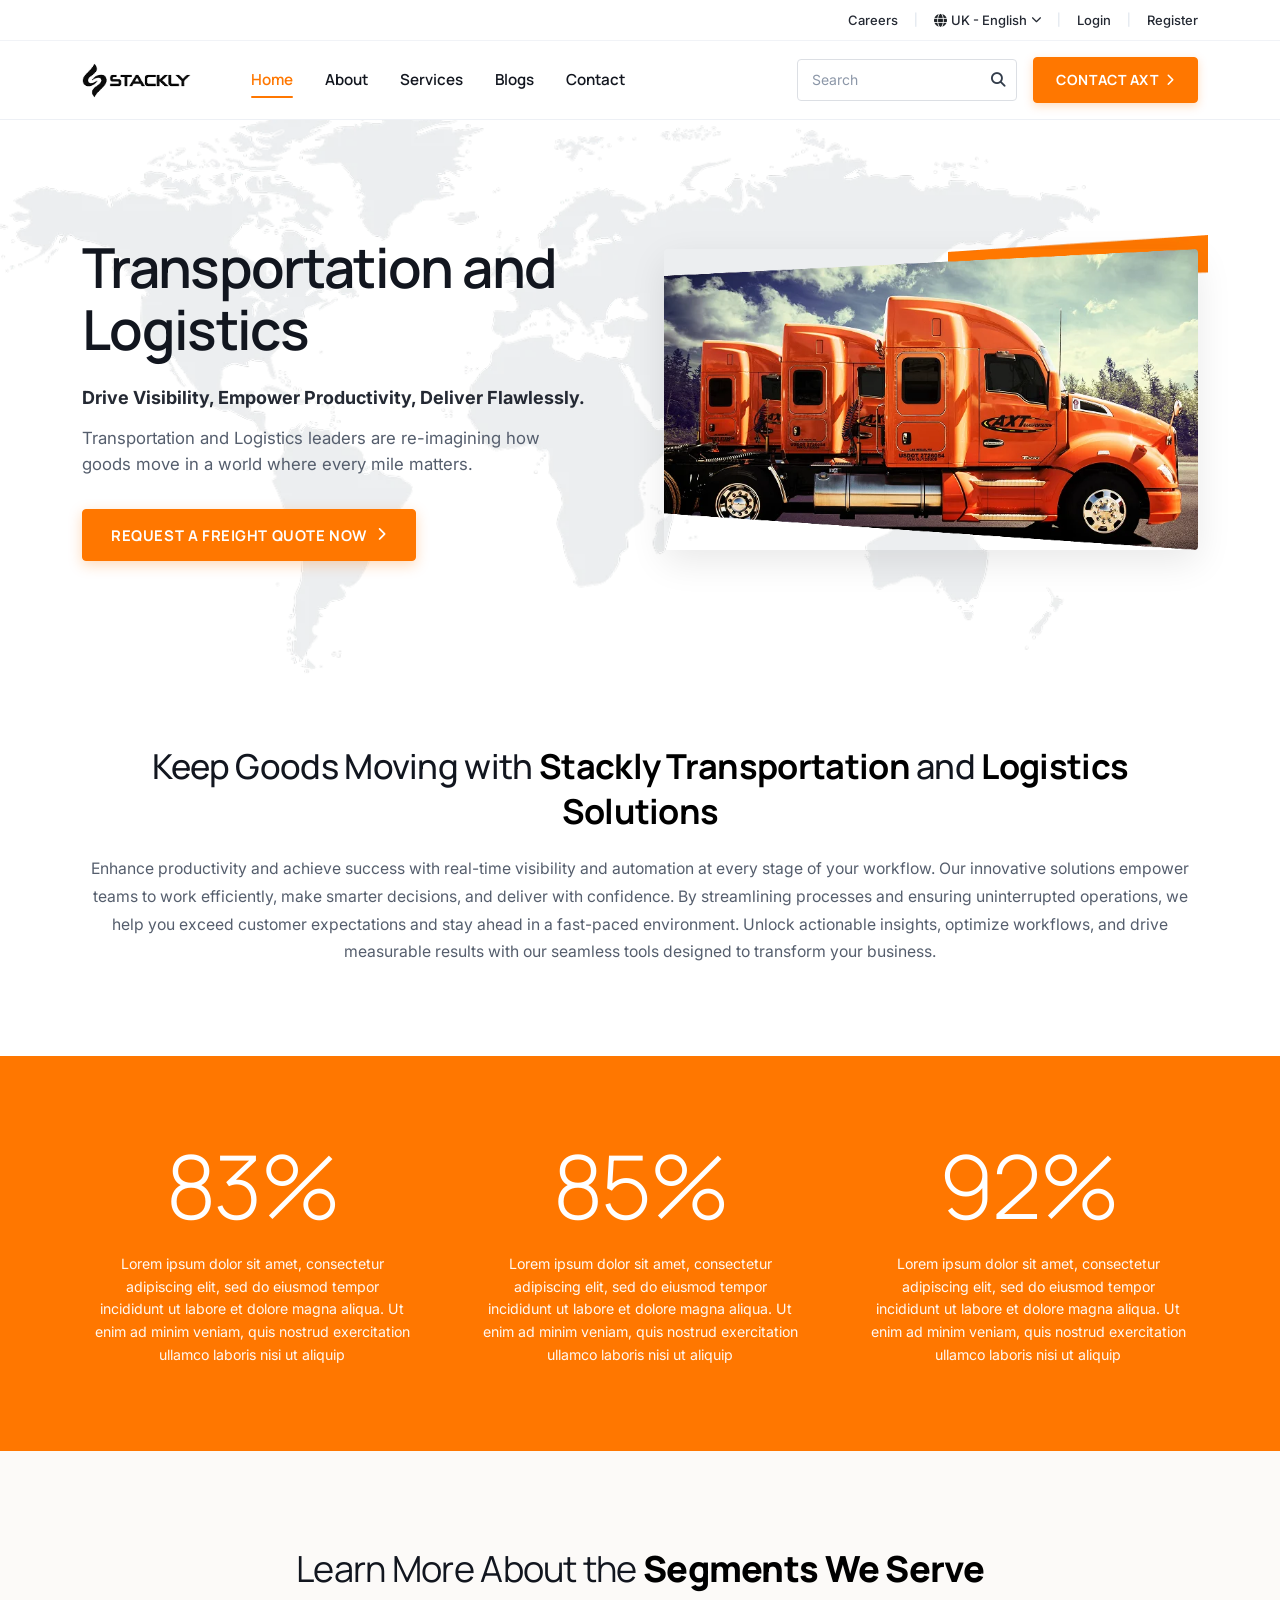
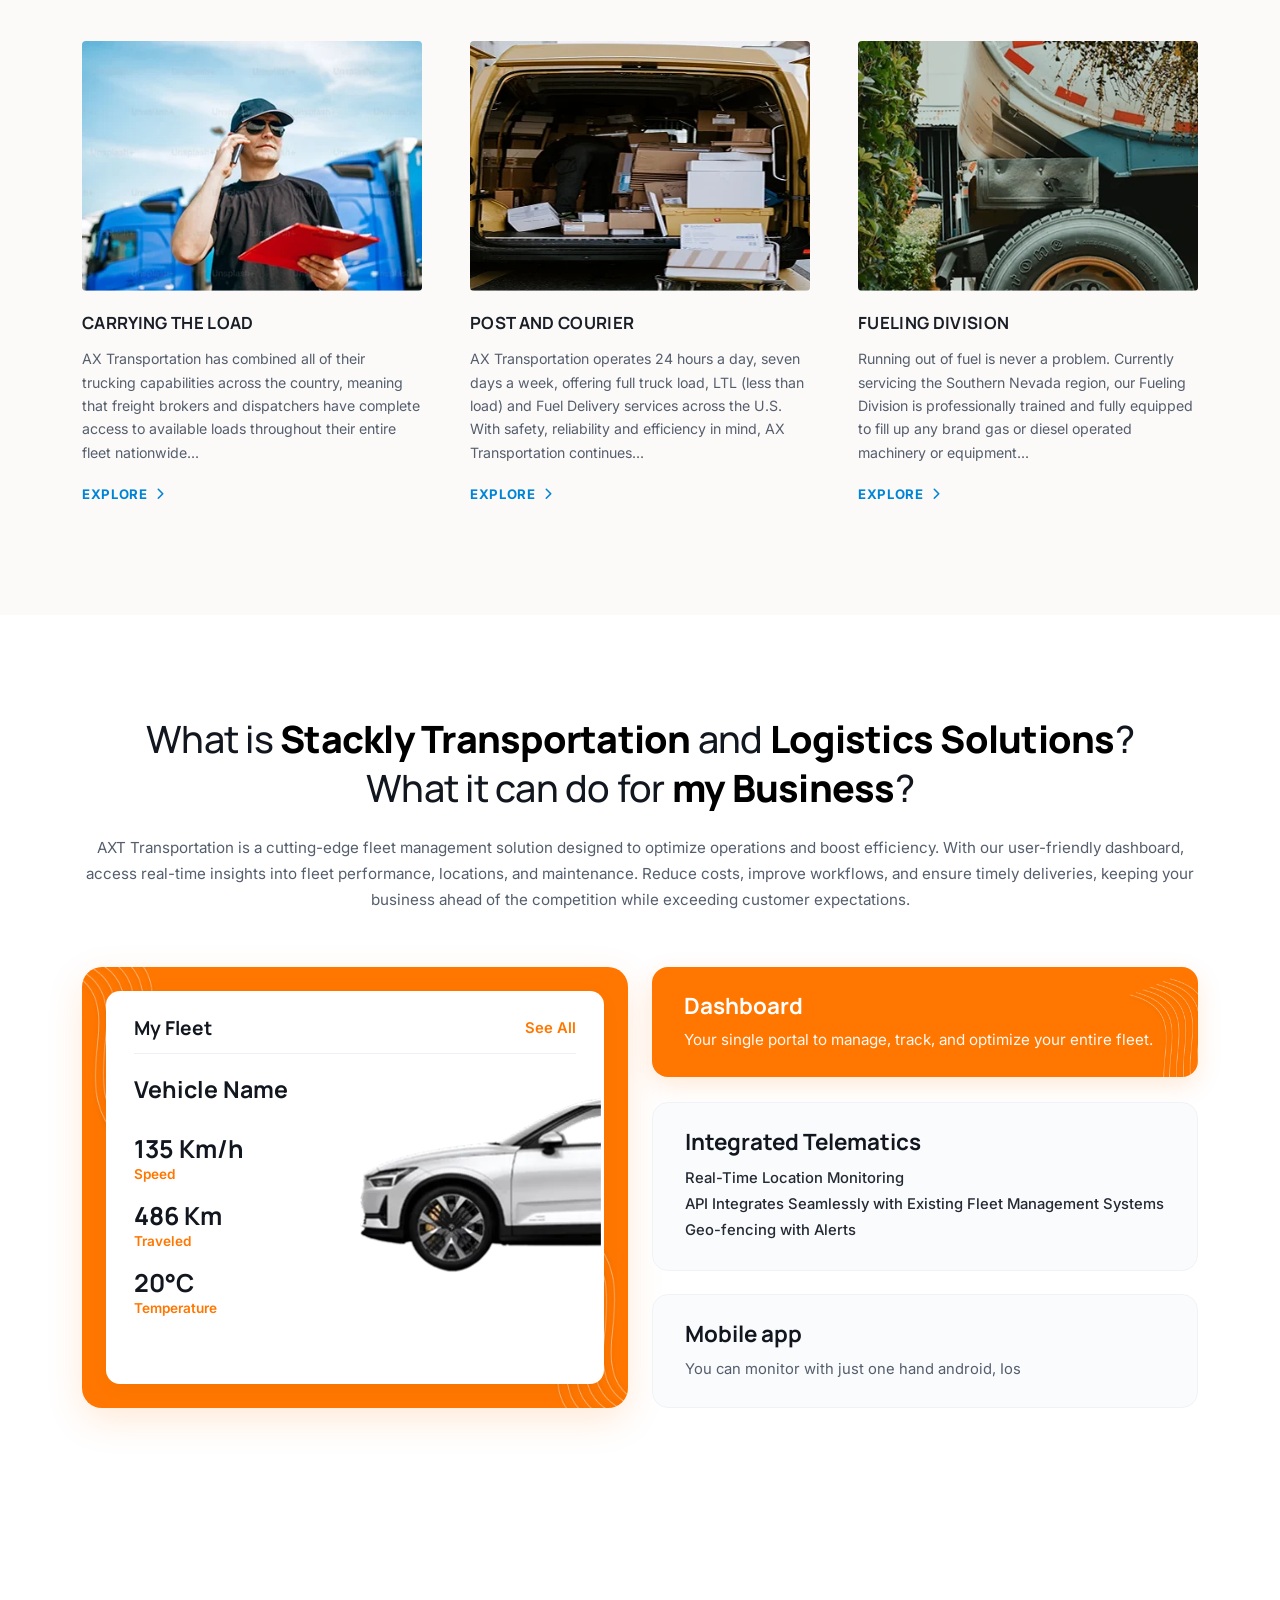
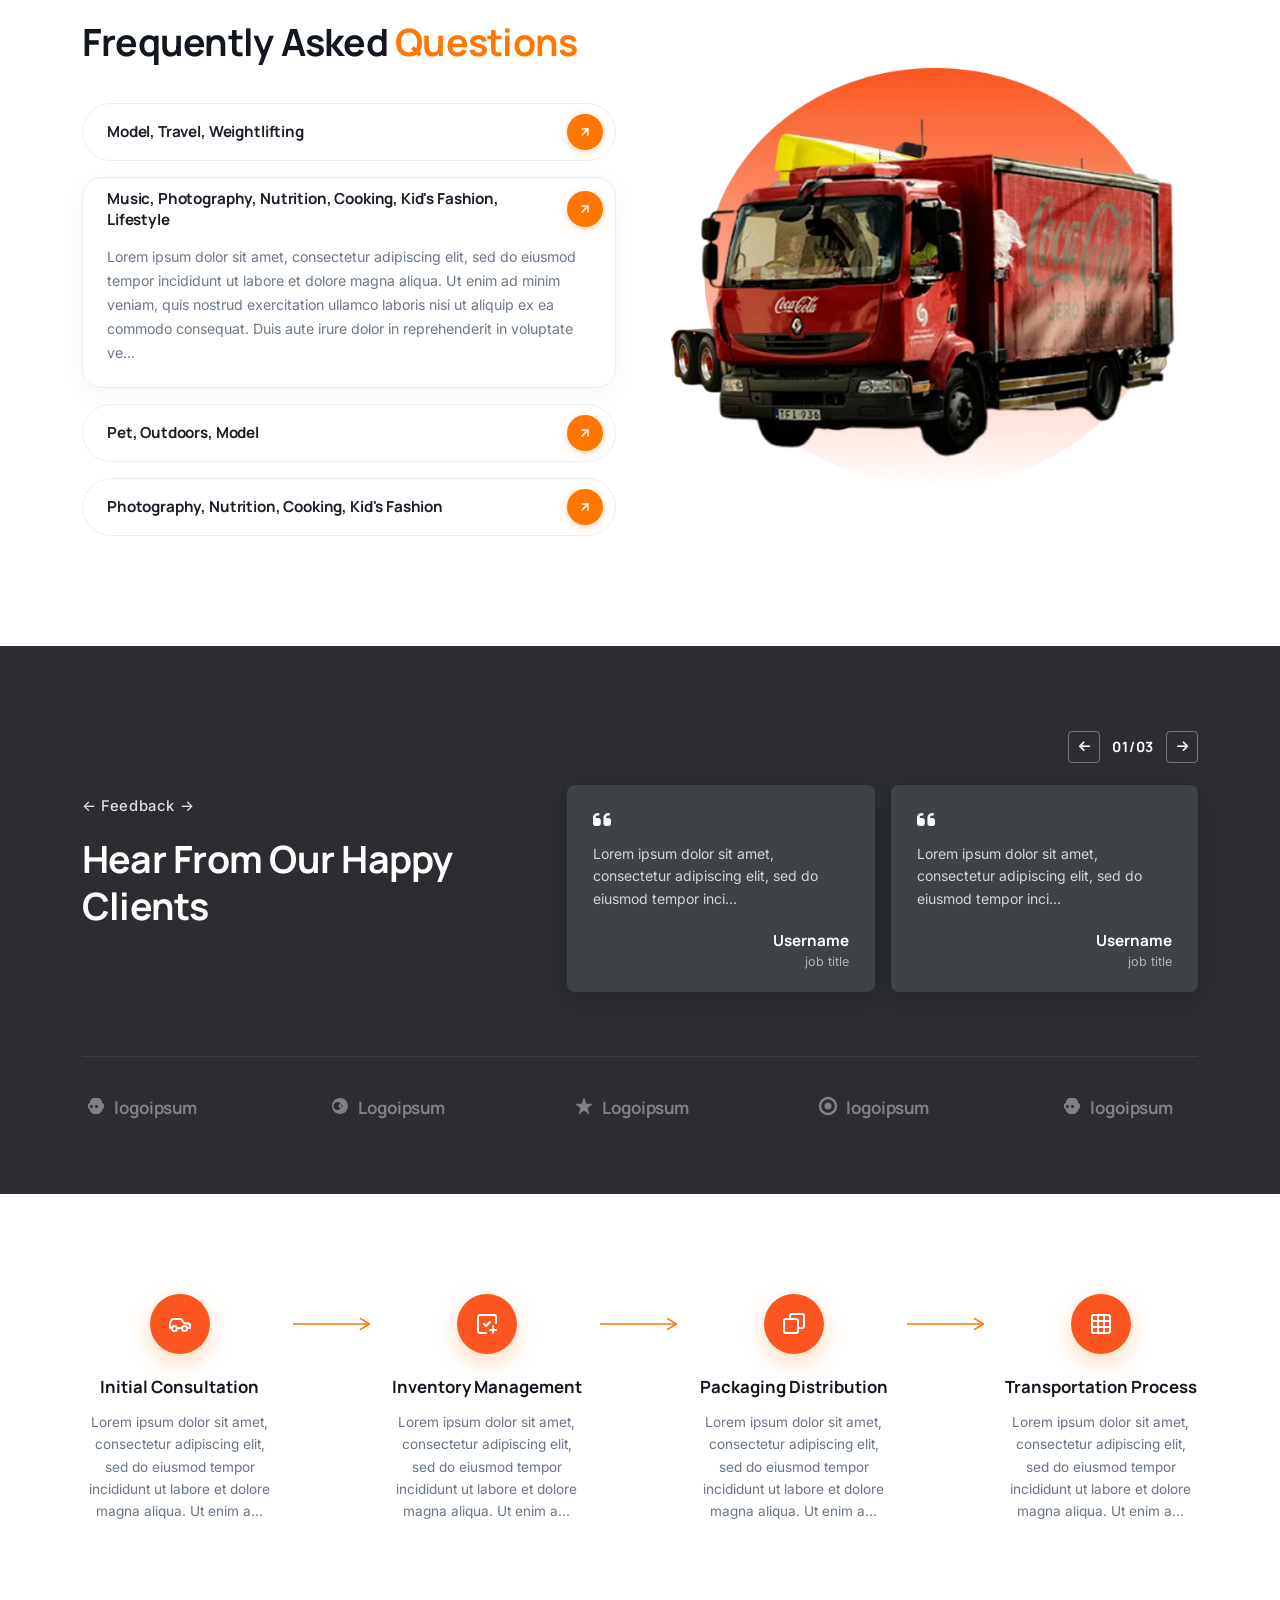
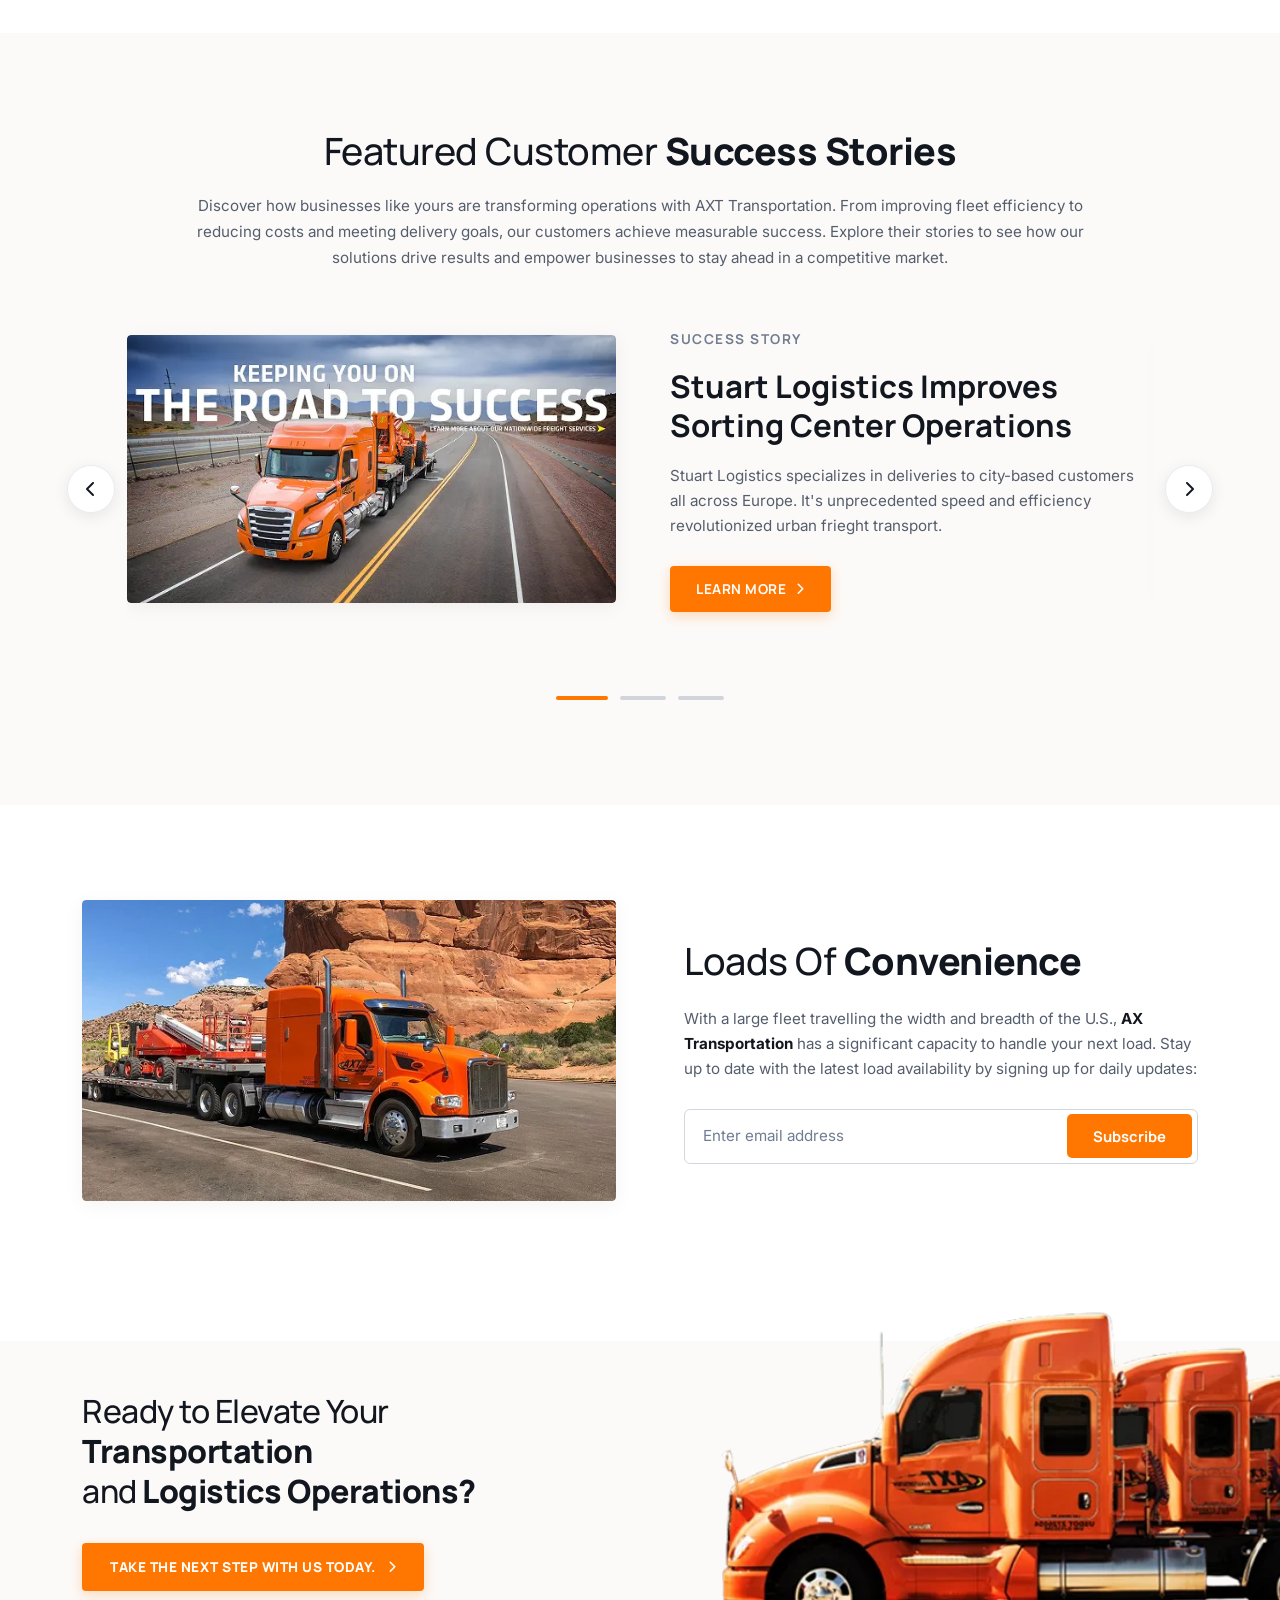
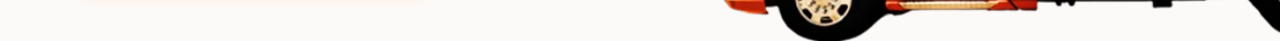
==== index.html @ f53303cc "refactor: home page updated" ====
<!doctype html>
<html lang="en">
  <head>
    <meta charset="UTF-8" />
    <meta name="viewport" content="width=device-width, initial-scale=1.0" />
    <title>Transportation and Logistics | Stackly</title>

    <!-- Google Fonts: Manrope & Inter -->
    <link rel="preconnect" href="https://fonts.googleapis.com" />
    <link rel="preconnect" href="https://fonts.gstatic.com" crossorigin />
    <link
      href="https://fonts.googleapis.com/css2?family=Inter:wght@400;500;600;700&family=Manrope:wght@500;600;700;800&display=swap"
      rel="stylesheet"
    />

    <!-- Bootstrap 5.3.3 CSS CDN -->
    <link
      href="https://cdn.jsdelivr.net/npm/bootstrap@5.3.3/dist/css/bootstrap.min.css"
      rel="stylesheet"
      integrity="sha384-QWTKZyjpPEjISv5WaRU9OFeRpok6YctnYmDr5pNlyT2bRjXh0JMhjY6hW+ALEwIH"
      crossorigin="anonymous"
    />

    <!-- Font Awesome 6.7.2 CDN (Latest) -->
    <link
      rel="stylesheet"
      href="https://cdnjs.cloudflare.com/ajax/libs/font-awesome/6.7.2/css/all.min.css"
      integrity="sha512-Evv84Mr4kqVGRNSgIGL/F/aIDqQb7xQ2vcrdIwxfjThSH8CSR7PBEakCr51Ck+w+/U6swU2Im1vVX0SVk9ABhg=="
      crossorigin="anonymous"
      referrerpolicy="no-referrer"
    />

    <!-- Custom CSS -->
    <link rel="stylesheet" href="assets/css/styles.css" />
  </head>
  <body>
    <!-- Common Header Component Placeholder (Loaded from pages/components/header.html) -->
    <div id="header-placeholder"></div>

    <!-- Hero Section -->
    <section class="hero-section">
      <div class="container">
        <div class="row align-items-center g-4 g-lg-5">
          <!-- Hero Left Content -->
          <div class="col-12 col-lg-6">
            <div class="hero-content">
              <h1 class="hero-title fade-in-element delay-1">
                Transportation and
                <span class="d-block">Logistics</span>
              </h1>
              <p class="hero-subheading fade-in-element delay-2">
                Drive Visibility, Empower Productivity, Deliver Flawlessly.
              </p>
              <p class="hero-description fade-in-element delay-3">
                Transportation and Logistics leaders are re-imagining how goods
                move in a world where every mile matters.
              </p>
              <div class="hero-actions fade-in-element delay-4">
                <a href="pages/contact.html" class="btn btn-primary">
                  <span>REQUEST A FREIGHT QUOTE NOW</span>
                  <i
                    class="fa-solid fa-chevron-right btn-arrow"
                    aria-hidden="true"
                  ></i>
                </a>
              </div>
            </div>
          </div>

          <!-- Hero Right Visual -->
          <div class="col-12 col-lg-6">
            <div class="hero-visual fade-in-element delay-2">
              <div class="hero-visual-wrapper position-relative">
                <!-- Top-Right Orange Accent Graphic -->
                <div class="hero-visual-accent">
                  <img
                    src="assets/images/home/Rectangle.webp"
                    alt="Decorative Accent"
                    class="img-fluid"
                    onerror="this.style.display = 'none'"
                  />
                </div>
                <!-- Main Fleet Image -->
                <img
                  src="assets/images/home/home-hero-rightsideimage.webp"
                  alt="Transportation and Logistics Commercial Fleet Trucks"
                  class="img-fluid hero-main-image"
                />
              </div>
            </div>
          </div>
        </div>
      </div>
    </section>

    <!-- Intro / Overview Section -->
    <section class="intro-section">
      <div class="container">
        <div class="row justify-content-center">
          <div class="col-12">
            <div class="fade-in-element">
              <h2 class="intro-heading">
                Keep Goods Moving with
                <strong>Stackly Transportation</strong> and
                <strong>Logistics Solutions</strong>
              </h2>
              <p class="intro-paragraph">
                Enhance productivity and achieve success with real-time
                visibility and automation at every stage of your workflow. Our
                innovative solutions empower teams to work efficiently, make
                smarter decisions, and deliver with confidence. By streamlining
                processes and ensuring uninterrupted operations, we help you
                exceed customer expectations and stay ahead in a fast-paced
                environment. Unlock actionable insights, optimize workflows, and
                drive measurable results with our seamless tools designed to
                transform your business.
              </p>
            </div>
          </div>
        </div>
      </div>
    </section>

    <!-- Stats / Metrics Section -->
    <section class="stats-section">
      <div class="container">
        <div class="row g-4 g-lg-5 justify-content-center">
          <!-- Stat Item 1 -->
          <div class="col-12 col-md-4">
            <div class="stat-card text-center fade-in-element delay-1">
              <div class="stat-number">83%</div>
              <p class="stat-description">
                Lorem ipsum dolor sit amet, consectetur adipiscing elit, sed do
                eiusmod tempor incididunt ut labore et dolore magna aliqua. Ut
                enim ad minim veniam, quis nostrud exercitation ullamco laboris
                nisi ut aliquip
              </p>
            </div>
          </div>

          <!-- Stat Item 2 -->
          <div class="col-12 col-md-4">
            <div class="stat-card text-center fade-in-element delay-2">
              <div class="stat-number">85%</div>
              <p class="stat-description">
                Lorem ipsum dolor sit amet, consectetur adipiscing elit, sed do
                eiusmod tempor incididunt ut labore et dolore magna aliqua. Ut
                enim ad minim veniam, quis nostrud exercitation ullamco laboris
                nisi ut aliquip
              </p>
            </div>
          </div>

          <!-- Stat Item 3 -->
          <div class="col-12 col-md-4">
            <div class="stat-card text-center fade-in-element delay-3">
              <div class="stat-number">92%</div>
              <p class="stat-description">
                Lorem ipsum dolor sit amet, consectetur adipiscing elit, sed do
                eiusmod tempor incididunt ut labore et dolore magna aliqua. Ut
                enim ad minim veniam, quis nostrud exercitation ullamco laboris
                nisi ut aliquip
              </p>
            </div>
          </div>
        </div>
      </div>
    </section>

    <!-- Segments We Serve Section -->
    <section class="segments-section">
      <div class="container">
        <!-- Section Header -->
        <div class="row justify-content-center text-center">
          <div class="col-12">
            <h2 class="segments-heading fade-in-element">
              Learn More About the <strong>Segments We Serve</strong>
            </h2>
          </div>
        </div>

        <!-- Segment Cards Grid -->
        <div class="row g-4 g-lg-5">
          <!-- Segment Card 1: Carrying The Load -->
          <div class="col-12 col-md-6 col-lg-4">
            <div class="segment-card fade-in-element delay-1">
              <div class="segment-img-wrapper">
                <img
                  src="assets/images/home/home-segments-we-serve-img-1.webp"
                  alt="Carrying the Load"
                  class="segment-img"
                  loading="lazy"
                />
              </div>
              <div class="segment-content">
                <h3 class="segment-title">CARRYING THE LOAD</h3>
                <p class="segment-description">
                  AX Transportation has combined all of their trucking
                  capabilities across the country, meaning that freight brokers
                  and dispatchers have complete access to available loads
                  throughout their entire fleet nationwide...
                </p>
                <a href="pages/services.html" class="segment-link">
                  <span>EXPLORE</span>
                  <i class="fa-solid fa-chevron-right" aria-hidden="true"></i>
                </a>
              </div>
            </div>
          </div>

          <!-- Segment Card 2: Post and Courier -->
          <div class="col-12 col-md-6 col-lg-4">
            <div class="segment-card fade-in-element delay-2">
              <div class="segment-img-wrapper">
                <img
                  src="assets/images/home/home-segments-we-serve-img-2.webp"
                  alt="Post and Courier"
                  class="segment-img"
                  loading="lazy"
                />
              </div>
              <div class="segment-content">
                <h3 class="segment-title">POST AND COURIER</h3>
                <p class="segment-description">
                  AX Transportation operates 24 hours a day, seven days a week,
                  offering full truck load, LTL (less than load) and Fuel
                  Delivery services across the U.S. With safety, reliability and
                  efficiency in mind, AX Transportation continues...
                </p>
                <a href="pages/services.html" class="segment-link">
                  <span>EXPLORE</span>
                  <i class="fa-solid fa-chevron-right" aria-hidden="true"></i>
                </a>
              </div>
            </div>
          </div>

          <!-- Segment Card 3: Fueling Division -->
          <div class="col-12 col-md-6 col-lg-4">
            <div class="segment-card fade-in-element delay-3">
              <div class="segment-img-wrapper">
                <img
                  src="assets/images/home/home-segments-we-serve-img-3.webp"
                  alt="Fueling Division"
                  class="segment-img"
                  loading="lazy"
                />
              </div>
              <div class="segment-content">
                <h3 class="segment-title">FUELING DIVISION</h3>
                <p class="segment-description">
                  Running out of fuel is never a problem. Currently servicing
                  the Southern Nevada region, our Fueling Division is
                  professionally trained and fully equipped to fill up any brand
                  gas or diesel operated machinery or equipment...
                </p>
                <a href="pages/services.html" class="segment-link">
                  <span>EXPLORE</span>
                  <i class="fa-solid fa-chevron-right" aria-hidden="true"></i>
                </a>
              </div>
            </div>
          </div>
        </div>
      </div>
    </section>

    <!-- Business Solutions / Fleet Capabilities Section -->
    <section class="solutions-section">
      <div class="container">
        <!-- Section Header -->
        <div class="row justify-content-center text-center">
          <div class="col-12">
            <h2 class="solutions-heading fade-in-element">
              What is <strong>Stackly Transportation</strong> and
              <strong>Logistics Solutions</strong>?<br
                class="d-none d-md-inline"
              />
              What it can do for <strong>my Business</strong>?
            </h2>
            <p class="solutions-intro fade-in-element delay-1">
              AXT Transportation is a cutting-edge fleet management solution
              designed to optimize operations and boost efficiency. With our
              user-friendly dashboard, access real-time insights into fleet
              performance, locations, and maintenance. Reduce costs, improve
              workflows, and ensure timely deliveries, keeping your business
              ahead of the competition while exceeding customer expectations.
            </p>
          </div>
        </div>

        <!-- Section Content Grid -->
        <div class="row g-4 g-lg-4 align-items-stretch">
          <!-- Left Column: Fleet Overview Card -->
          <div class="col-12 col-lg-6 d-flex">
            <div
              class="fleet-overview-card fade-in-element delay-2 w-100 position-relative"
            >
              <!-- Top-Left & Bottom-Right Background Curve Lines -->
              <img
                src="assets/images/home/home-curve-lines-1.webp"
                alt=""
                class="fleet-curve-top-left"
                aria-hidden="true"
              />
              <img
                src="assets/images/home/home-curve-lines-1.webp"
                alt=""
                class="fleet-curve-bottom-right"
                aria-hidden="true"
              />

              <div class="fleet-inner-card">
                <!-- Header -->
                <div class="fleet-card-header">
                  <h3 class="fleet-card-title">My Fleet</h3>
                  <a href="pages/services.html" class="fleet-see-all-link"
                    >See All</a
                  >
                </div>
                <div class="fleet-card-divider"></div>

                <!-- Vehicle Info -->
                <h4 class="fleet-vehicle-name">Vehicle Name</h4>

                <!-- Body / Metrics & Visual -->
                <div class="fleet-card-body position-relative">
                  <div class="fleet-metrics">
                    <div class="fleet-metric-item">
                      <div class="fleet-metric-value">135 Km/h</div>
                      <div class="fleet-metric-label">Speed</div>
                    </div>
                    <div class="fleet-metric-item">
                      <div class="fleet-metric-value">486 Km</div>
                      <div class="fleet-metric-label">Traveled</div>
                    </div>
                    <div class="fleet-metric-item">
                      <div class="fleet-metric-value">20°C</div>
                      <div class="fleet-metric-label">Temperature</div>
                    </div>
                  </div>
                  <div class="fleet-vehicle-visual">
                    <img
                      src="assets/images/home/home-vehicle-img.webp"
                      alt="Fleet Vehicle Overview"
                      class="fleet-vehicle-image"
                    />
                  </div>
                </div>
              </div>
            </div>
          </div>

          <!-- Right Column: Capability Cards Stack -->
          <div class="col-12 col-lg-6 d-flex">
            <div
              class="capabilities-stack d-flex flex-column h-100 justify-content-between w-100 gap-3 gap-lg-4"
            >
              <!-- Card 1: Dashboard -->
              <div
                class="capability-card capability-card-primary fade-in-element delay-2 position-relative"
              >
                <img
                  src="assets/images/home/home-curve-lines-2.webp"
                  alt=""
                  class="capability-curve-bg"
                  aria-hidden="true"
                />
                <div class="capability-card-content position-relative">
                  <h3 class="capability-title">Dashboard</h3>
                  <p class="capability-description">
                    Your single portal to manage, track, and optimize your
                    entire fleet.
                  </p>
                </div>
              </div>

              <!-- Card 2: Integrated Telematics -->
              <div
                class="capability-card capability-card-light fade-in-element delay-3"
              >
                <h3 class="capability-title">Integrated Telematics</h3>
                <ul class="capability-features list-unstyled mb-0">
                  <li>Real-Time Location Monitoring</li>
                  <li>
                    API Integrates Seamlessly with Existing Fleet Management
                    Systems
                  </li>
                  <li>Geo-fencing with Alerts</li>
                </ul>
              </div>

              <!-- Card 3: Mobile App -->
              <div
                class="capability-card capability-card-light fade-in-element delay-4"
              >
                <h3 class="capability-title">Mobile app</h3>
                <p class="capability-description">
                  You can monitor with just one hand android, Ios
                </p>
              </div>
            </div>
          </div>
        </div>
      </div>
    </section>

    <!-- Frequently Asked Questions Section -->
    <section class="faq-section">
      <div class="container">
        <div class="row align-items-center g-4 g-lg-5">
          <!-- Left Column: FAQ Accordion -->
          <div class="col-12 col-lg-6">
            <div class="faq-content">
              <h2 class="faq-heading fade-in-element">
                Frequently Asked
                <span class="faq-heading-highlight">Questions</span>
              </h2>

              <div class="faq-accordion" id="faqAccordion">
                <!-- FAQ Item 1 -->
                <div class="faq-item fade-in-element delay-1">
                  <button
                    class="faq-question collapsed"
                    type="button"
                    data-bs-toggle="collapse"
                    data-bs-target="#faqCollapse1"
                    aria-expanded="false"
                    aria-controls="faqCollapse1"
                  >
                    <span class="faq-question-text"
                      >Model, Travel, Weightlifting</span
                    >
                    <span class="faq-arrow-btn" aria-label="Toggle answer">
                      <svg
                        width="14"
                        height="14"
                        viewBox="0 0 24 24"
                        fill="none"
                        stroke="currentColor"
                        stroke-width="2.5"
                        stroke-linecap="round"
                        stroke-linejoin="round"
                      >
                        <line x1="7" y1="17" x2="17" y2="7"></line>
                        <polyline points="7 7 17 7 17 17"></polyline>
                      </svg>
                    </span>
                  </button>
                  <div
                    id="faqCollapse1"
                    class="accordion-collapse collapse"
                    data-bs-parent="#faqAccordion"
                  >
                    <div class="faq-answer">
                      <p>
                        Lorem ipsum dolor sit amet, consectetur adipiscing elit,
                        sed do eiusmod tempor incididunt ut labore et dolore
                        magna aliqua. Ut enim ad minim veniam, quis nostrud
                        exercitation ullamco laboris nisi ut aliquip ex ea
                        commodo consequat. Duis aute irure dolor in
                        reprehenderit in voluptate ve...
                      </p>
                    </div>
                  </div>
                </div>

                <!-- FAQ Item 2 (Open by default as in design) -->
                <div class="faq-item active fade-in-element delay-2">
                  <button
                    class="faq-question"
                    type="button"
                    data-bs-toggle="collapse"
                    data-bs-target="#faqCollapse2"
                    aria-expanded="true"
                    aria-controls="faqCollapse2"
                  >
                    <span class="faq-question-text"
                      >Music, Photography, Nutrition, Cooking, Kid's Fashion,
                      Lifestyle</span
                    >
                    <span class="faq-arrow-btn" aria-label="Toggle answer">
                      <svg
                        width="14"
                        height="14"
                        viewBox="0 0 24 24"
                        fill="none"
                        stroke="currentColor"
                        stroke-width="2.5"
                        stroke-linecap="round"
                        stroke-linejoin="round"
                      >
                        <line x1="7" y1="17" x2="17" y2="7"></line>
                        <polyline points="7 7 17 7 17 17"></polyline>
                      </svg>
                    </span>
                  </button>
                  <div
                    id="faqCollapse2"
                    class="accordion-collapse collapse show"
                    data-bs-parent="#faqAccordion"
                  >
                    <div class="faq-answer">
                      <p>
                        Lorem ipsum dolor sit amet, consectetur adipiscing elit,
                        sed do eiusmod tempor incididunt ut labore et dolore
                        magna aliqua. Ut enim ad minim veniam, quis nostrud
                        exercitation ullamco laboris nisi ut aliquip ex ea
                        commodo consequat. Duis aute irure dolor in
                        reprehenderit in voluptate ve...
                      </p>
                    </div>
                  </div>
                </div>

                <!-- FAQ Item 3 -->
                <div class="faq-item fade-in-element delay-3">
                  <button
                    class="faq-question collapsed"
                    type="button"
                    data-bs-toggle="collapse"
                    data-bs-target="#faqCollapse3"
                    aria-expanded="false"
                    aria-controls="faqCollapse3"
                  >
                    <span class="faq-question-text">Pet, Outdoors, Model</span>
                    <span class="faq-arrow-btn" aria-label="Toggle answer">
                      <svg
                        width="14"
                        height="14"
                        viewBox="0 0 24 24"
                        fill="none"
                        stroke="currentColor"
                        stroke-width="2.5"
                        stroke-linecap="round"
                        stroke-linejoin="round"
                      >
                        <line x1="7" y1="17" x2="17" y2="7"></line>
                        <polyline points="7 7 17 7 17 17"></polyline>
                      </svg>
                    </span>
                  </button>
                  <div
                    id="faqCollapse3"
                    class="accordion-collapse collapse"
                    data-bs-parent="#faqAccordion"
                  >
                    <div class="faq-answer">
                      <p>
                        Lorem ipsum dolor sit amet, consectetur adipiscing elit,
                        sed do eiusmod tempor incididunt ut labore et dolore
                        magna aliqua. Ut enim ad minim veniam, quis nostrud
                        exercitation ullamco laboris nisi ut aliquip ex ea
                        commodo consequat. Duis aute irure dolor in
                        reprehenderit in voluptate ve...
                      </p>
                    </div>
                  </div>
                </div>

                <!-- FAQ Item 4 -->
                <div class="faq-item fade-in-element delay-4">
                  <button
                    class="faq-question collapsed"
                    type="button"
                    data-bs-toggle="collapse"
                    data-bs-target="#faqCollapse4"
                    aria-expanded="false"
                    aria-controls="faqCollapse4"
                  >
                    <span class="faq-question-text"
                      >Photography, Nutrition, Cooking, Kid's Fashion</span
                    >
                    <span class="faq-arrow-btn" aria-label="Toggle answer">
                      <svg
                        width="14"
                        height="14"
                        viewBox="0 0 24 24"
                        fill="none"
                        stroke="currentColor"
                        stroke-width="2.5"
                        stroke-linecap="round"
                        stroke-linejoin="round"
                      >
                        <line x1="7" y1="17" x2="17" y2="7"></line>
                        <polyline points="7 7 17 7 17 17"></polyline>
                      </svg>
                    </span>
                  </button>
                  <div
                    id="faqCollapse4"
                    class="accordion-collapse collapse"
                    data-bs-parent="#faqAccordion"
                  >
                    <div class="faq-answer">
                      <p>
                        Lorem ipsum dolor sit amet, consectetur adipiscing elit,
                        sed do eiusmod tempor incididunt ut labore et dolore
                        magna aliqua. Ut enim ad minim veniam, quis nostrud
                        exercitation ullamco laboris nisi ut aliquip ex ea
                        commodo consequat. Duis aute irure dolor in
                        reprehenderit in voluptate ve...
                      </p>
                    </div>
                  </div>
                </div>
              </div>
            </div>
          </div>

          <!-- Right Column: FAQ Visual / Image -->
          <div class="col-12 col-lg-6">
            <div
              class="faq-visual-wrapper fade-in-element delay-2 text-center text-lg-end"
            >
              <img
                src="assets/images/home/home-faq-image.webp"
                alt="Transportation Fleet FAQ Truck"
                class="img-fluid faq-image"
                loading="lazy"
              />
            </div>
          </div>
        </div>
      </div>
    </section>

    <!-- Testimonials & Client Logos Section -->
    <section class="testimonials-section">
      <div class="container">
        <!-- Top Row: Heading + Testimonials Slider -->
        <div class="row align-items-center g-4 g-lg-5 mb-5 pb-lg-3">
          <!-- Left Column: Title & Feedback Tag -->
          <div class="col-12 col-lg-5">
            <div class="testimonials-heading-wrap fade-in-element">
              <span class="testimonials-tag">&larr; Feedback &rarr;</span>
              <h2 class="testimonials-title">Hear From Our Happy Clients</h2>
            </div>
          </div>

          <!-- Right Column: Testimonial Cards & Controls -->
          <div class="col-12 col-lg-7">
            <div class="testimonials-slider-container fade-in-element delay-1">
              <!-- Slider Navigation Bar -->
              <div class="testimonials-nav-wrapper">
                <button
                  type="button"
                  class="testimonial-nav-btn"
                  id="testimonialPrev"
                  aria-label="Previous Slide"
                >
                  <i class="fa-solid fa-arrow-left" aria-hidden="true"></i>
                </button>
                <span class="testimonial-counter" id="testimonialCounter"
                  >01/03</span
                >
                <button
                  type="button"
                  class="testimonial-nav-btn"
                  id="testimonialNext"
                  aria-label="Next Slide"
                >
                  <i class="fa-solid fa-arrow-right" aria-hidden="true"></i>
                </button>
              </div>

              <!-- Testimonials Track / Slides -->
              <div class="testimonials-track">
                <!-- Slide 1 (Active) -->
                <div class="testimonial-slide active" data-slide="1">
                  <div class="row g-3">
                    <div class="col-12 col-sm-6">
                      <div class="testimonial-card">
                        <div class="testimonial-quote-icon">
                          <i
                            class="fa-solid fa-quote-left"
                            aria-hidden="true"
                          ></i>
                        </div>
                        <p class="testimonial-quote-text">
                          Lorem ipsum dolor sit amet, consectetur adipiscing
                          elit, sed do eiusmod tempor inci...
                        </p>
                        <div class="testimonial-author">
                          <div class="author-name">Username</div>
                          <div class="author-role">job title</div>
                        </div>
                      </div>
                    </div>
                    <div class="col-12 col-sm-6">
                      <div class="testimonial-card">
                        <div class="testimonial-quote-icon">
                          <i
                            class="fa-solid fa-quote-left"
                            aria-hidden="true"
                          ></i>
                        </div>
                        <p class="testimonial-quote-text">
                          Lorem ipsum dolor sit amet, consectetur adipiscing
                          elit, sed do eiusmod tempor inci...
                        </p>
                        <div class="testimonial-author">
                          <div class="author-name">Username</div>
                          <div class="author-role">job title</div>
                        </div>
                      </div>
                    </div>
                  </div>
                </div>

                <!-- Slide 2 -->
                <div class="testimonial-slide" data-slide="2">
                  <div class="row g-3">
                    <div class="col-12 col-sm-6">
                      <div class="testimonial-card">
                        <div class="testimonial-quote-icon">
                          <i
                            class="fa-solid fa-quote-left"
                            aria-hidden="true"
                          ></i>
                        </div>
                        <p class="testimonial-quote-text">
                          Duis aute irure dolor in reprehenderit in voluptate
                          velit esse cillum dolore eu fugiat nulla pariatur.
                        </p>
                        <div class="testimonial-author">
                          <div class="author-name">Alex Johnson</div>
                          <div class="author-role">Logistics Director</div>
                        </div>
                      </div>
                    </div>
                    <div class="col-12 col-sm-6">
                      <div class="testimonial-card">
                        <div class="testimonial-quote-icon">
                          <i
                            class="fa-solid fa-quote-left"
                            aria-hidden="true"
                          ></i>
                        </div>
                        <p class="testimonial-quote-text">
                          Excepteur sint occaecat cupidatat non proident, sunt
                          in culpa qui officia deserunt mollit anim.
                        </p>
                        <div class="testimonial-author">
                          <div class="author-name">Sarah Jenkins</div>
                          <div class="author-role">Supply Chain Lead</div>
                        </div>
                      </div>
                    </div>
                  </div>
                </div>

                <!-- Slide 3 -->
                <div class="testimonial-slide" data-slide="3">
                  <div class="row g-3">
                    <div class="col-12 col-sm-6">
                      <div class="testimonial-card">
                        <div class="testimonial-quote-icon">
                          <i
                            class="fa-solid fa-quote-left"
                            aria-hidden="true"
                          ></i>
                        </div>
                        <p class="testimonial-quote-text">
                          Sed ut perspiciatis unde omnis iste natus error sit
                          voluptatem accusantium doloremque laudantium.
                        </p>
                        <div class="testimonial-author">
                          <div class="author-name">Michael Chang</div>
                          <div class="author-role">Operations Manager</div>
                        </div>
                      </div>
                    </div>
                    <div class="col-12 col-sm-6">
                      <div class="testimonial-card">
                        <div class="testimonial-quote-icon">
                          <i
                            class="fa-solid fa-quote-left"
                            aria-hidden="true"
                          ></i>
                        </div>
                        <p class="testimonial-quote-text">
                          Nemo enim ipsam voluptatem quia voluptas sit
                          aspernatur aut odit aut fugit sed quia consequuntur.
                        </p>
                        <div class="testimonial-author">
                          <div class="author-name">David Miller</div>
                          <div class="author-role">Fleet Supervisor</div>
                        </div>
                      </div>
                    </div>
                  </div>
                </div>
              </div>
            </div>
          </div>
        </div>

        <!-- Bottom Row: Client Partner Logos -->
        <div class="testimonials-logos-row fade-in-element delay-3">
          <div class="client-logo-item">
            <svg
              class="client-logo-svg"
              viewBox="0 0 140 32"
              fill="currentColor"
            >
              <!-- Bear/Wolf Icon -->
              <path
                d="M12 6C9.8 6 8 7.8 8 10v1c-1.1 0-2 .9-2 2v2c0 .9.6 1.7 1.4 1.9.3 2.8 2.6 5.1 5.6 5.1h2c3 0 5.3-2.3 5.6-5.1.8-.2 1.4-1 1.4-1.9v-2c0-1.1-.9-2-2-2v-1c0-2.2-1.8-4-4-4zm-2.5 7c.8 0 1.5.7 1.5 1.5S10.3 16 9.5 16 8 15.3 8 14.5 8.7 13 9.5 13zm5 0c.8 0 1.5.7 1.5 1.5s-.7 1.5-1.5 1.5-1.5-.7-1.5-1.5.7-1.5 1.5-1.5z"
              />
              <!-- Text logoipsum -->
              <text
                x="32"
                y="22"
                font-family="'Manrope', sans-serif"
                font-size="17"
                font-weight="700"
                letter-spacing="-0.5"
              >
                logoipsum
              </text>
            </svg>
          </div>

          <div class="client-logo-item">
            <svg
              class="client-logo-svg"
              viewBox="0 0 140 32"
              fill="currentColor"
            >
              <!-- Swirl/Wave Icon -->
              <path
                d="M14 6c-4.4 0-8 3.6-8 8s3.6 8 8 8 8-3.6 8-8-3.6-8-8-8zm-2.5 12c-2.2 0-4-1.8-4-4s1.8-4 4-4 4 1.8 4 4-1.8 4-4 4zm5-4c0 1.1-.9 2-2 2s-2-.9-2-2 .9-2 2-2 2 .9 2 2z"
              />
              <text
                x="32"
                y="22"
                font-family="'Manrope', sans-serif"
                font-size="17"
                font-weight="700"
                letter-spacing="-0.5"
              >
                Logoipsum
              </text>
            </svg>
          </div>

          <div class="client-logo-item">
            <svg
              class="client-logo-svg"
              viewBox="0 0 140 32"
              fill="currentColor"
            >
              <!-- Star / Diamond Icon -->
              <path
                d="M14 5l2.2 6.8H23l-5.6 4.1 2.1 6.8L14 18.5 8.5 22.7l2.1-6.8L5 11.8h6.8z"
              />
              <text
                x="32"
                y="22"
                font-family="'Manrope', sans-serif"
                font-size="17"
                font-weight="700"
                letter-spacing="-0.5"
              >
                Logoipsum
              </text>
            </svg>
          </div>

          <div class="client-logo-item">
            <svg
              class="client-logo-svg"
              viewBox="0 0 140 32"
              fill="currentColor"
            >
              <!-- Target / Radial Icon -->
              <circle
                cx="14"
                cy="14"
                r="8"
                fill="none"
                stroke="currentColor"
                stroke-width="2.5"
              />
              <circle cx="14" cy="14" r="3.5" fill="currentColor" />
              <text
                x="32"
                y="22"
                font-family="'Manrope', sans-serif"
                font-size="17"
                font-weight="700"
                letter-spacing="-0.5"
              >
                logoipsum
              </text>
            </svg>
          </div>

          <div class="client-logo-item">
            <svg
              class="client-logo-svg"
              viewBox="0 0 140 32"
              fill="currentColor"
            >
              <!-- Bear/Wolf Icon -->
              <path
                d="M12 6C9.8 6 8 7.8 8 10v1c-1.1 0-2 .9-2 2v2c0 .9.6 1.7 1.4 1.9.3 2.8 2.6 5.1 5.6 5.1h2c3 0 5.3-2.3 5.6-5.1.8-.2 1.4-1 1.4-1.9v-2c0-1.1-.9-2-2-2v-1c0-2.2-1.8-4-4-4zm-2.5 7c.8 0 1.5.7 1.5 1.5S10.3 16 9.5 16 8 15.3 8 14.5 8.7 13 9.5 13zm5 0c.8 0 1.5.7 1.5 1.5s-.7 1.5-1.5 1.5-1.5-.7-1.5-1.5.7-1.5 1.5-1.5z"
              />
              <text
                x="32"
                y="22"
                font-family="'Manrope', sans-serif"
                font-size="17"
                font-weight="700"
                letter-spacing="-0.5"
              >
                logoipsum
              </text>
            </svg>
          </div>
        </div>
      </div>
    </section>

    <!-- Workflow / Process Section -->
    <section class="process-section">
      <div class="container">
        <div class="process-flow-container">
          <!-- Step 1: Initial Consultation -->
          <div class="process-step-item fade-in-element delay-1">
            <div class="process-icon-badge">
              <!-- Car / Vehicle consultation icon -->
              <svg
                width="24"
                height="24"
                viewBox="0 0 24 24"
                fill="none"
                stroke="currentColor"
                stroke-width="2"
                stroke-linecap="round"
                stroke-linejoin="round"
              >
                <path
                  d="M14 16H9m10 0h3v-3.15a1 1 0 0 0-.84-.99L16 11l-2.7-3.6a1 1 0 0 0-.8-.4H5.24a2 2 0 0 0-1.8 1.1l-.8 1.63A6 6 0 0 0 2 12.42V16h2"
                />
                <circle cx="6.5" cy="16.5" r="2.5" />
                <circle cx="16.5" cy="16.5" r="2.5" />
              </svg>
            </div>
            <h3 class="process-step-title">Initial Consultation</h3>
            <p class="process-step-description">
              Lorem ipsum dolor sit amet, consectetur adipiscing elit, sed do
              eiusmod tempor incididunt ut labore et dolore magna aliqua. Ut
              enim a...
            </p>
          </div>

          <!-- Connector Arrow 1 -->
          <div class="process-arrow fade-in-element delay-2">
            <svg width="90" height="20" viewBox="0 0 90 20" fill="none">
              <line
                x1="0"
                y1="10"
                x2="84"
                y2="10"
                stroke="#ff7700"
                stroke-width="1.8"
              />
              <polyline
                points="76 4 86 10 76 16"
                fill="none"
                stroke="#ff7700"
                stroke-width="1.8"
                stroke-linecap="round"
                stroke-linejoin="round"
              />
            </svg>
          </div>

          <!-- Step 2: Inventory Management -->
          <div class="process-step-item fade-in-element delay-2">
            <div class="process-icon-badge">
              <!-- Inventory / Hand box icon -->
              <svg
                width="24"
                height="24"
                viewBox="0 0 24 24"
                fill="none"
                stroke="currentColor"
                stroke-width="2"
                stroke-linecap="round"
                stroke-linejoin="round"
              >
                <path
                  d="M21 11V5a2 2 0 0 0-2-2H5a2 2 0 0 0-2 2v14a2 2 0 0 0 2 2h6"
                />
                <path d="m9 12 2 2 4-4" />
                <path d="M18 14v7" />
                <path d="M15 18h6" />
              </svg>
            </div>
            <h3 class="process-step-title">Inventory Management</h3>
            <p class="process-step-description">
              Lorem ipsum dolor sit amet, consectetur adipiscing elit, sed do
              eiusmod tempor incididunt ut labore et dolore magna aliqua. Ut
              enim a...
            </p>
          </div>

          <!-- Connector Arrow 2 -->
          <div class="process-arrow fade-in-element delay-3">
            <svg width="90" height="20" viewBox="0 0 90 20" fill="none">
              <line
                x1="0"
                y1="10"
                x2="84"
                y2="10"
                stroke="#ff7700"
                stroke-width="1.8"
              />
              <polyline
                points="76 4 86 10 76 16"
                fill="none"
                stroke="#ff7700"
                stroke-width="1.8"
                stroke-linecap="round"
                stroke-linejoin="round"
              />
            </svg>
          </div>

          <!-- Step 3: Packaging Distribution -->
          <div class="process-step-item fade-in-element delay-3">
            <div class="process-icon-badge">
              <!-- Packaging / Multiple boxes icon -->
              <svg
                width="24"
                height="24"
                viewBox="0 0 24 24"
                fill="none"
                stroke="currentColor"
                stroke-width="2"
                stroke-linecap="round"
                stroke-linejoin="round"
              >
                <rect x="2" y="7" width="14" height="14" rx="2" />
                <path
                  d="M8 7V4a2 2 0 0 1 2-2h10a2 2 0 0 1 2 2v10a2 2 0 0 1-2 2h-4"
                />
              </svg>
            </div>
            <h3 class="process-step-title">Packaging Distribution</h3>
            <p class="process-step-description">
              Lorem ipsum dolor sit amet, consectetur adipiscing elit, sed do
              eiusmod tempor incididunt ut labore et dolore magna aliqua. Ut
              enim a...
            </p>
          </div>

          <!-- Connector Arrow 3 -->
          <div class="process-arrow fade-in-element delay-4">
            <svg width="90" height="20" viewBox="0 0 90 20" fill="none">
              <line
                x1="0"
                y1="10"
                x2="84"
                y2="10"
                stroke="#ff7700"
                stroke-width="1.8"
              />
              <polyline
                points="76 4 86 10 76 16"
                fill="none"
                stroke="#ff7700"
                stroke-width="1.8"
                stroke-linecap="round"
                stroke-linejoin="round"
              />
            </svg>
          </div>

          <!-- Step 4: Transportation Process -->
          <div class="process-step-item fade-in-element delay-4">
            <div class="process-icon-badge">
              <!-- Transportation / Cargo grid icon -->
              <svg
                width="24"
                height="24"
                viewBox="0 0 24 24"
                fill="none"
                stroke="currentColor"
                stroke-width="2"
                stroke-linecap="round"
                stroke-linejoin="round"
              >
                <rect x="3" y="3" width="18" height="18" rx="2" />
                <path d="M3 9h18" />
                <path d="M3 15h18" />
                <path d="M9 3v18" />
                <path d="M15 3v18" />
              </svg>
            </div>
            <h3 class="process-step-title">Transportation Process</h3>
            <p class="process-step-description">
              Lorem ipsum dolor sit amet, consectetur adipiscing elit, sed do
              eiusmod tempor incididunt ut labore et dolore magna aliqua. Ut
              enim a...
            </p>
          </div>
        </div>
      </div>
    </section>

    <!-- Featured Customer Success Stories Section -->
    <section class="success-stories-section">
      <div class="container">
        <!-- Section Header -->
        <div class="row justify-content-center">
          <div class="col-12 text-center">
            <div class="success-stories-header fade-in-element">
              <h2 class="success-stories-heading">
                Featured Customer <strong>Success Stories</strong>
              </h2>
              <p class="success-stories-subheading">
                Discover how businesses like yours are transforming operations
                with AXT Transportation. From improving fleet efficiency to
                reducing costs and meeting delivery goals, our customers achieve
                measurable success. Explore their stories to see how our
                solutions drive results and empower businesses to stay ahead in
                a competitive market.
              </p>
            </div>
          </div>
        </div>

        <!-- Success Stories Carousel / Slider -->
        <div class="success-stories-slider-wrapper fade-in-element delay-1">
          <!-- Previous Button -->
          <button
            type="button"
            class="story-nav-btn story-prev-btn"
            id="storyPrevBtn"
            aria-label="Previous Success Story"
          >
            <i class="fa-solid fa-chevron-left" aria-hidden="true"></i>
          </button>

          <!-- Track Container -->
          <div class="success-stories-track-container">
            <div class="success-stories-track" id="successStoriesTrack">
              <!-- Slide 1 (Active) -->
              <div class="success-story-slide active" data-index="0">
                <div class="row align-items-center g-4 g-lg-5 story-card">
                  <!-- Left: Visual Image -->
                  <div class="col-12 col-lg-6 story-img-col">
                    <div class="story-img-wrapper">
                      <img
                        src="assets/images/home/home-featured-customer-success-stories-img.webp"
                        alt="Stuart Logistics - Road to Success"
                        class="story-img img-fluid"
                        loading="lazy"
                      />
                    </div>
                  </div>
                  <!-- Right: Story Details -->
                  <div class="col-12 col-lg-6 story-content-col">
                    <div class="story-content-inner">
                      <span class="story-category">SUCCESS STORY</span>
                      <h3 class="story-title">
                        Stuart Logistics Improves Sorting Center Operations
                      </h3>
                      <p class="story-description">
                        Stuart Logistics specializes in deliveries to city-based
                        customers all across Europe. It's unprecedented speed
                        and efficiency revolutionized urban frieght transport.
                      </p>
                      <a href="pages/blog.html" class="btn btn-story-learn">
                        <span>LEARN MORE</span>
                        <i
                          class="fa-solid fa-chevron-right story-arrow-icon"
                          aria-hidden="true"
                        ></i>
                      </a>
                    </div>
                  </div>
                </div>
              </div>

              <!-- Slide 2 -->
              <div class="success-story-slide" data-index="1">
                <div class="row align-items-center g-4 g-lg-5 story-card">
                  <!-- Left: Visual Image -->
                  <div class="col-12 col-lg-6 story-img-col">
                    <div class="story-img-wrapper">
                      <img
                        src="assets/images/home/home-featured-customer-success-stories-img.webp"
                        alt="Apex Freight Logistics Operations"
                        class="story-img img-fluid"
                        loading="lazy"
                      />
                    </div>
                  </div>
                  <!-- Right: Story Details -->
                  <div class="col-12 col-lg-6 story-content-col">
                    <div class="story-content-inner">
                      <span class="story-category">SUCCESS STORY</span>
                      <h3 class="story-title">
                        Apex Freight Boosts Nationwide Route Efficiency
                      </h3>
                      <p class="story-description">
                        By integrating AXT intelligent telematics, Apex Freight
                        reduced transit delays by 34% and lowered fuel
                        consumption across their commercial fleet.
                      </p>
                      <a href="pages/blog.html" class="btn btn-story-learn">
                        <span>LEARN MORE</span>
                        <i
                          class="fa-solid fa-chevron-right story-arrow-icon"
                          aria-hidden="true"
                        ></i>
                      </a>
                    </div>
                  </div>
                </div>
              </div>

              <!-- Slide 3 -->
              <div class="success-story-slide" data-index="2">
                <div class="row align-items-center g-4 g-lg-5 story-card">
                  <!-- Left: Visual Image -->
                  <div class="col-12 col-lg-6 story-img-col">
                    <div class="story-img-wrapper">
                      <img
                        src="assets/images/home/home-featured-customer-success-stories-img.webp"
                        alt="Nordic Supply Chain Solutions"
                        class="story-img img-fluid"
                        loading="lazy"
                      />
                    </div>
                  </div>
                  <!-- Right: Story Details -->
                  <div class="col-12 col-lg-6 story-content-col">
                    <div class="story-content-inner">
                      <span class="story-category">SUCCESS STORY</span>
                      <h3 class="story-title">
                        Nordic Cargo Optimizes Temperature-Controlled Cold
                        Chains
                      </h3>
                      <p class="story-description">
                        Real-time temperature and location telemetry ensured
                        zero cargo spoilage and 99.8% on-time delivery across
                        northern shipping routes.
                      </p>
                      <a href="pages/blog.html" class="btn btn-story-learn">
                        <span>LEARN MORE</span>
                        <i
                          class="fa-solid fa-chevron-right story-arrow-icon"
                          aria-hidden="true"
                        ></i>
                      </a>
                    </div>
                  </div>
                </div>
              </div>
            </div>
          </div>

          <!-- Next Button -->
          <button
            type="button"
            class="story-nav-btn story-next-btn"
            id="storyNextBtn"
            aria-label="Next Success Story"
          >
            <i class="fa-solid fa-chevron-right" aria-hidden="true"></i>
          </button>
        </div>

        <!-- Carousel Indicators (Dashes) -->
        <div class="story-indicators" id="storyIndicators">
          <button
            type="button"
            class="story-indicator-dash active"
            data-index="0"
            aria-label="Slide 1"
          ></button>
          <button
            type="button"
            class="story-indicator-dash"
            data-index="1"
            aria-label="Slide 2"
          ></button>
          <button
            type="button"
            class="story-indicator-dash"
            data-index="2"
            aria-label="Slide 3"
          ></button>
        </div>
      </div>
    </section>

    <!-- Loads Of Convenience Section -->
    <section class="loads-convenience-section">
      <div class="container">
        <div class="row align-items-center g-4 g-lg-5">
          <!-- Left: Visual Image -->
          <div class="col-12 col-lg-6">
            <div class="loads-img-wrapper fade-in-element">
              <img
                src="assets/images/home/home-loads-of-convience-subscribe-img.webp"
                alt="AX Transportation Flatbed Carrier Truck"
                class="loads-img img-fluid"
                loading="lazy"
              />
            </div>
          </div>

          <!-- Right: Content & Subscription -->
          <div class="col-12 col-lg-6">
            <div class="loads-content fade-in-element delay-1">
              <h2 class="loads-heading">
                Loads Of <strong>Convenience</strong>
              </h2>
              <p class="loads-description">
                With a large fleet travelling the width and breadth of the U.S.,
                <strong>AX Transportation</strong> has a significant capacity to
                handle your next load. Stay up to date with the latest load
                availability by signing up for daily updates:
              </p>
              <form
                class="subscribe-form"
                id="subscribeForm"
                onsubmit="event.preventDefault()"
              >
                <div class="subscribe-input-wrapper">
                  <input
                    type="email"
                    class="subscribe-input"
                    placeholder="Enter email address"
                    required
                    aria-label="Enter email address"
                  />
                  <button type="submit" class="btn btn-subscribe">
                    Subscribe
                  </button>
                </div>
              </form>
            </div>
          </div>
        </div>
      </div>
    </section>

    <!-- Ready to Elevate / Next Step CTA Section -->
    <section class="next-step-section">
      <div class="container">
        <div class="row align-items-center g-4 g-lg-5">
          <!-- Left: CTA Details -->
          <div class="col-12 col-lg-6">
            <div class="next-step-content fade-in-element">
              <h2 class="next-step-heading">
                Ready to Elevate Your <strong>Transportation</strong
                ><br class="d-none d-md-inline" />
                and <strong>Logistics Operations?</strong>
              </h2>
              <div class="next-step-action mt-4 pt-lg-2">
                <a href="pages/contact.html" class="btn btn-take-step">
                  <span>TAKE THE NEXT STEP WITH US TODAY.</span>
                  <i class="fa-solid fa-chevron-right" aria-hidden="true"></i>
                </a>
              </div>
            </div>
          </div>

          <!-- Right: Visual Fleet Image -->
          <div class="col-12 col-lg-6 d-none d-lg-block"></div>
        </div>
      </div>
      <img
        src="assets/images/home/home-next-step-image.webp"
        alt="AX Transportation Commercial Fleet"
        class="next-step-img"
        loading="lazy"
      />
    </section>

    <!-- Bootstrap 5.3.3 JS Bundle -->
    <script
      src="https://cdn.jsdelivr.net/npm/bootstrap@5.3.3/dist/js/bootstrap.bundle.min.js"
      integrity="sha384-YvpcrYf0tY3lHB60NNkmXc5s9fDVZLESaAA55NDzOxhy9GkcIdslK1eN7N6jIeHz"
      crossorigin="anonymous"
    ></script>

    <!-- Custom JavaScript -->
    <script src="assets/js/script.js"></script>
  </body>
</html>
---- assets/css/styles.css ----
:root {
  --primary-color: #ff7700;
  --primary-hover: #e06900;
  --primary-active: #c95e00;
  --primary-light: #fff3e6;

  --text-heading: #12161f;
  --text-subheading: #242933;
  --text-body: #555e6d;
  --text-muted: #717d91;

  --bg-white: #ffffff;
  --bg-light: #f9fafb;

  --font-heading:
    "Manrope", -apple-system, BlinkMacSystemFont, "Segoe UI", Roboto, Helvetica,
    Arial, sans-serif;
  --font-body:
    "Inter", -apple-system, BlinkMacSystemFont, "Segoe UI", Roboto, Helvetica,
    Arial, sans-serif;

  --transition-fast: 0.2s ease;
  --transition-normal: 0.3s cubic-bezier(0.16, 1, 0.3, 1);
  --transition-slow: 0.6s cubic-bezier(0.16, 1, 0.3, 1);

  --shadow-subtle: 0 4px 20px rgba(0, 0, 0, 0.04);
  --shadow-card: 0 10px 30px rgba(0, 0, 0, 0.08);
  --radius-sm: 4px;
  --radius-md: 8px;
  --radius-lg: 12px;

  --header-topbar-height: 38px;
  --header-navbar-height: 76px;
  --header-total-height: 114px;
}

html {
  scroll-behavior: smooth;
  -webkit-text-size-adjust: 100%;
}

body {
  font-family: var(--font-body);
  color: var(--text-body);
  background-color: var(--bg-white);
  line-height: 1.6;
  overflow-x: hidden;
  padding-top: var(--header-total-height);
  -webkit-font-smoothing: antialiased;
  -moz-osx-font-smoothing: grayscale;
}

body.mobile-menu-open {
  overflow: hidden;
}

h1,
h2,
h3,
h4,
h5,
h6 {
  font-family: var(--font-heading);
  color: var(--text-heading);
}

p {
  font-family: var(--font-body);
}

/* --------------------------------------------------------------------------
   Site Header (Fixed / Sticky Header)
   -------------------------------------------------------------------------- */
.site-header {
  position: fixed;
  top: 0;
  left: 0;
  right: 0;
  width: 100%;
  z-index: 1040;
  background-color: var(--bg-white);
  border-bottom: 1px solid #edf0f5;
  transition: all 0.3s cubic-bezier(0.16, 1, 0.3, 1);
}

.site-header.is-scrolled {
  box-shadow: 0 4px 20px rgba(0, 0, 0, 0.08);
  border-bottom-color: transparent;
}

/* Top Utility Bar */
.site-topbar {
  background-color: #ffffff;
  border-bottom: 1px solid #f1f3f7;
  padding: 7px 0;
  max-height: 42px;
  overflow: hidden;
  transition:
    max-height 0.3s ease,
    opacity 0.3s ease,
    padding 0.3s ease;
}

.site-header.is-scrolled .site-topbar {
  max-height: 0;
  opacity: 0;
  padding-top: 0;
  padding-bottom: 0;
  border-bottom-color: transparent;
}

.topbar-inner {
  display: flex;
  align-items: center;
  justify-content: flex-end;
}

.topbar-links {
  display: flex;
  align-items: center;
  gap: 16px;
}

.topbar-link {
  font-family: var(--font-body);
  font-size: 0.8125rem;
  font-weight: 500;
  color: var(--text-subheading);
  text-decoration: none;
  background: none;
  border: none;
  padding: 0;
  cursor: pointer;
  display: inline-flex;
  align-items: center;
  transition: color var(--transition-fast);
}

.topbar-link:hover {
  color: var(--primary-color);
}

.topbar-link .topbar-chevron {
  font-size: 0.65rem;
  margin-left: 4px;
}

.topbar-divider {
  color: #cbd5e1;
  font-size: 0.75rem;
  user-select: none;
  font-weight: 300;
}

.topbar-dropdown .dropdown-menu {
  border: 1px solid #e2e8f0;
  border-radius: var(--radius-sm);
  box-shadow: var(--shadow-subtle);
  padding: 6px;
  font-size: 0.8125rem;
  min-width: 140px;
}

.topbar-dropdown .dropdown-item {
  border-radius: 4px;
  padding: 6px 12px;
  color: var(--text-heading);
  font-weight: 500;
  transition: all var(--transition-fast);
}

.topbar-dropdown .dropdown-item:hover,
.topbar-dropdown .dropdown-item.active {
  background-color: var(--primary-light);
  color: var(--primary-color);
}

/* Site Navbar */
.site-navbar {
  background-color: #ffffff;
  padding: 16px 0;
  transition: padding 0.3s ease;
}

.site-header.is-scrolled .site-navbar {
  padding: 12px 0;
}

.navbar-wrapper {
  display: flex;
  align-items: center;
  justify-content: space-between;
  gap: 20px;
}

.navbar-brand {
  display: inline-flex;
  align-items: center;
  text-decoration: none;
  flex-shrink: 0;
}

.site-logo {
  height: 38px;
  width: auto;
  object-fit: contain;
  display: block;
}

/* Desktop Navigation */
.desktop-navigation {
  margin: 0 auto 0 40px;
}

.nav-menu {
  display: flex;
  align-items: center;
  gap: 32px;
}

.nav-menu .nav-item {
  position: relative;
}

.nav-menu .nav-link {
  font-family: var(--font-heading);
  font-size: 0.95rem;
  font-weight: 600;
  color: var(--text-heading);
  text-decoration: none;
  padding: 6px 0;
  position: relative;
  transition: color var(--transition-fast);
  display: inline-block;
}

.nav-menu .nav-link:hover,
.nav-menu .nav-link.active {
  color: var(--primary-color);
}

.nav-menu .nav-link::after {
  content: "";
  position: absolute;
  bottom: 0;
  left: 0;
  width: 0;
  height: 2px;
  background-color: var(--primary-color);
  border-radius: 2px;
  transition: width var(--transition-normal);
}

.nav-menu .nav-link:hover::after,
.nav-menu .nav-link.active::after {
  width: 100%;
}

/* Header Right Actions */
.header-right-actions {
  display: flex;
  align-items: center;
  gap: 16px;
  flex-shrink: 0;
}

/* Search Wrapper & Form */
.header-search-wrapper {
  position: relative;
  width: 220px;
}

.header-search-form {
  position: relative;
  width: 100%;
}

.header-search-input {
  width: 100%;
  height: 42px;
  background-color: #ffffff;
  border: 1px solid #dcdfe4;
  border-radius: var(--radius-sm);
  padding: 0 38px 0 14px;
  font-family: var(--font-body);
  font-size: 0.875rem;
  color: var(--text-heading);
  transition: all var(--transition-fast);
}

.header-search-input:focus {
  outline: none;
  border-color: var(--primary-color);
  box-shadow: 0 0 0 3px rgba(255, 119, 0, 0.12);
}

.header-search-input::placeholder {
  color: #8c97a8;
  font-size: 0.875rem;
}

.header-search-btn {
  position: absolute;
  top: 0;
  right: 0;
  height: 100%;
  width: 38px;
  background: transparent;
  border: none;
  color: #333d4b;
  font-size: 0.9rem;
  display: inline-flex;
  align-items: center;
  justify-content: center;
  cursor: pointer;
  transition: color var(--transition-fast);
  padding: 0;
}

.header-search-btn:hover {
  color: var(--primary-color);
}

/* Header Contact CTA Button */
.btn-header-contact {
  display: inline-flex;
  align-items: center;
  justify-content: center;
  background-color: var(--primary-color);
  border: 1px solid var(--primary-color);
  color: #ffffff;
  font-family: var(--font-heading);
  font-size: 0.875rem;
  font-weight: 700;
  letter-spacing: 0.04em;
  text-transform: uppercase;
  padding: 11px 22px;
  border-radius: var(--radius-sm);
  text-decoration: none;
  white-space: nowrap;
  box-shadow: 0 3px 10px rgba(255, 119, 0, 0.25);
  transition: all var(--transition-normal);
  cursor: pointer;
}

.btn-header-contact:hover {
  background-color: var(--primary-hover);
  border-color: var(--primary-hover);
  color: #ffffff;
  transform: translateY(-1px);
  box-shadow: 0 5px 15px rgba(255, 119, 0, 0.35);
}

.btn-header-contact:active {
  background-color: var(--primary-active);
  border-color: var(--primary-active);
  transform: translateY(0);
}

.btn-header-contact i {
  font-size: 0.75rem;
  transition: transform var(--transition-fast);
}

.btn-header-contact:hover i {
  transform: translateX(3px);
}

/* Mobile Menu Toggler (Hamburger) */
.mobile-menu-toggler {
  display: flex;
  flex-direction: column;
  justify-content: space-between;
  width: 28px;
  height: 20px;
  background: transparent;
  border: none;
  padding: 0;
  cursor: pointer;
  z-index: 1041;
}

.mobile-menu-toggler .hamburger-bar {
  display: block;
  width: 100%;
  height: 2.5px;
  background-color: var(--text-heading);
  border-radius: 2px;
  transition: all var(--transition-fast);
}

.mobile-menu-toggler:hover .hamburger-bar {
  background-color: var(--primary-color);
}

/* --------------------------------------------------------------------------
   Mobile Fullscreen Menu Overlay
   -------------------------------------------------------------------------- */
.mobile-nav-fullscreen {
  position: fixed;
  top: 0;
  left: 0;
  width: 100vw;
  height: 100vh;
  height: 100dvh;
  background-color: #ffffff;
  z-index: 99999;
  display: flex;
  flex-direction: column;
  opacity: 0;
  visibility: hidden;
  pointer-events: none;
  transform: translateY(-100%);
  transition:
    opacity 0.35s cubic-bezier(0.16, 1, 0.3, 1),
    transform 0.35s cubic-bezier(0.16, 1, 0.3, 1),
    visibility 0.35s ease;
  overflow-y: auto;
  -webkit-overflow-scrolling: touch;
}

.mobile-nav-fullscreen.is-open {
  opacity: 1;
  visibility: visible;
  pointer-events: auto;
  transform: translateY(0);
}

.mobile-nav-container {
  display: flex;
  flex-direction: column;
  min-height: 100%;
  padding: 20px 20px 36px;
  max-width: 540px;
  margin: 0 auto;
  width: 100%;
}

.mobile-nav-header {
  display: flex;
  align-items: center;
  justify-content: space-between;
  padding-bottom: 16px;
  border-bottom: 1px solid #edf0f5;
  margin-bottom: 20px;
}

.mobile-close-btn {
  width: 42px;
  height: 42px;
  border-radius: 50%;
  background-color: #f3f4f6;
  border: none;
  color: var(--text-heading);
  font-size: 1.25rem;
  display: flex;
  align-items: center;
  justify-content: center;
  cursor: pointer;
  transition: all var(--transition-fast);
}

.mobile-close-btn:hover {
  background-color: var(--primary-light);
  color: var(--primary-color);
}

.mobile-nav-fullscreen .mobile-search-wrapper {
  position: relative;
  margin-bottom: 20px;
}

.mobile-nav-fullscreen .mobile-search-form {
  position: relative;
}

.mobile-nav-fullscreen .mobile-search-input {
  width: 100%;
  height: 46px;
  background-color: #f9fafb;
  border: 1px solid #e2e8f0;
  border-radius: var(--radius-sm);
  padding: 0 46px 0 16px;
  font-size: 0.95rem;
  color: var(--text-heading);
  font-family: var(--font-body);
}

.mobile-nav-fullscreen .mobile-search-input:focus {
  outline: none;
  background-color: #ffffff;
  border-color: var(--primary-color);
  box-shadow: 0 0 0 3px rgba(255, 119, 0, 0.12);
}

.mobile-nav-fullscreen .mobile-search-btn {
  position: absolute;
  top: 0;
  right: 0;
  height: 100%;
  width: 46px;
  background: transparent;
  border: none;
  font-size: 1rem;
  color: #4b5563;
  display: flex;
  align-items: center;
  justify-content: center;
}

.mobile-menu-list {
  display: flex;
  flex-direction: column;
  gap: 4px;
  margin-bottom: 24px;
}

.mobile-menu-link {
  display: flex;
  align-items: center;
  justify-content: space-between;
  font-family: var(--font-heading);
  font-size: 1.2rem;
  font-weight: 700;
  color: var(--text-heading);
  text-decoration: none;
  padding: 13px 14px;
  border-radius: var(--radius-sm);
  border-bottom: 1px solid #f6f8fa;
  transition: all var(--transition-fast);
}

.mobile-menu-link:hover,
.mobile-menu-link.active {
  color: var(--primary-color);
  background-color: var(--primary-light);
  padding-left: 18px;
}

.mobile-menu-link i {
  font-size: 0.85rem;
  color: #94a3b8;
  transition:
    transform var(--transition-fast),
    color var(--transition-fast);
}

.mobile-menu-link:hover i,
.mobile-menu-link.active i {
  color: var(--primary-color);
  transform: translateX(4px);
}

.mobile-nav-cta {
  margin-bottom: 24px;
}

.mobile-utility-section {
  background-color: #f8fafc;
  border-radius: var(--radius-md);
  padding: 18px;
  border: 1px solid #eef2f6;
  margin-top: auto;
}

.mobile-select {
  font-size: 0.875rem;
  background-color: #ffffff;
  border-color: #dcdfe4;
}

.mobile-auth-grid {
  display: flex;
  flex-wrap: wrap;
  gap: 8px;
}

.mobile-auth-chip {
  flex: 1 1 calc(33.333% - 8px);
  min-width: 80px;
  background-color: #ffffff;
  border: 1px solid #e2e8f0;
  border-radius: var(--radius-sm);
  padding: 8px 10px;
  font-size: 0.8125rem;
  font-weight: 600;
  color: #475569;
  text-decoration: none;
  display: inline-flex;
  align-items: center;
  justify-content: center;
  gap: 4px;
  transition: all var(--transition-fast);
}

.mobile-auth-chip:hover {
  border-color: var(--primary-color);
  color: var(--primary-color);
  background-color: var(--primary-light);
}

.text-primary-color {
  color: var(--primary-color) !important;
}

@media (max-width: 991.98px) {
  :root {
    --header-total-height: 68px;
  }
  .site-navbar {
    padding: 12px 0;
  }
  .site-logo {
    height: 32px;
  }
}

/* --------------------------------------------------------------------------
   2. Hero Section
   -------------------------------------------------------------------------- */
.hero-section {
  position: relative;
  width: 100%;
  min-height: 560px;
  display: flex;
  align-items: center;
  background-color: #ffffff;
  background-image: url("../images/home/home-hero-section-bg-image.webp");
  background-repeat: no-repeat;
  background-position: left center;
  background-size: contain;
  padding: 70px 0 60px 0;
  overflow: hidden;
}

.hero-content {
  display: flex;
  flex-direction: column;
  align-items: flex-start;
  max-width: 580px;
}

.hero-title {
  font-size: 3.45rem;
  font-weight: 600;
  line-height: 1.12;
  color: var(--text-heading);
  letter-spacing: -0.03em;
  margin-bottom: 24px;
}

.hero-subheading {
  font-size: 1.125rem;
  font-weight: 700;
  color: var(--text-subheading);
  line-height: 1.45;
  margin-bottom: 14px;
}

.hero-description {
  font-size: 1.05rem;
  color: var(--text-body);
  line-height: 1.55;
  margin-bottom: 32px;
  font-weight: 400;
  max-width: 500px;
}

/* Hero CTA Button with FontAwesome Icon */
.btn-primary,
.btn-primary:focus {
  display: inline-flex;
  align-items: center;
  justify-content: center;
  gap: 10px;
  font-family: var(--font-heading);
  background-color: var(--primary-color);
  border-color: var(--primary-color);
  color: #ffffff;
  font-size: 0.925rem;
  font-weight: 700;
  text-transform: uppercase;
  letter-spacing: 0.04em;
  padding: 14px 28px;
  border-radius: var(--radius-sm);
  box-shadow: 0 4px 14px rgba(255, 119, 0, 0.28);
  transition: all var(--transition-normal);
  text-decoration: none;
  cursor: pointer;
}

.btn-primary:hover {
  background-color: var(--primary-hover);
  border-color: var(--primary-hover);
  color: #ffffff;
  transform: translateY(-2px);
  box-shadow: 0 6px 20px rgba(255, 119, 0, 0.38);
}

.btn-primary:active {
  background-color: var(--primary-active);
  border-color: var(--primary-active);
  color: #ffffff;
  transform: translateY(0);
}

.btn-primary .btn-arrow {
  display: inline-flex;
  align-items: center;
  justify-content: center;
  font-size: 0.85rem;
  transition: transform var(--transition-fast);
}

.btn-primary:hover .btn-arrow {
  transform: translateX(4px);
}

/* Hero Visual (Right) */
.hero-visual {
  position: relative;
  display: flex;
  justify-content: flex-end;
  align-items: center;
  width: 100%;
}

.hero-visual-wrapper {
  position: relative;
  width: 100%;
  max-width: 680px;
}

/* Orange Accent Decoration */
.hero-visual-accent {
  position: absolute;
  top: -14px;
  right: -10px;
  width: 260px;
  height: 60px;
  z-index: 1;
  pointer-events: none;
}

.hero-visual-accent img {
  width: 100%;
  height: 100%;
  object-fit: contain;
  object-position: top right;
}

/* Fallback / Complementary CSS Accent Bar if Rectangle is SVG/image */
.hero-visual-accent::before {
  content: "";
  position: absolute;
  top: 0;
  right: 0;
  width: 180px;
  height: 14px;
  background-color: var(--primary-color);
  border-radius: 2px 2px 0 0;
  display: none; /* Active only if image fails */
}

.hero-main-image {
  position: relative;
  z-index: 2;
  width: 100%;
  height: auto;
  border-radius: var(--radius-sm);
  display: block;
  box-shadow: 0 12px 36px rgba(0, 0, 0, 0.09);
  transition: transform var(--transition-slow);
}

.hero-visual:hover .hero-main-image {
  transform: scale(1.01);
}

/* --------------------------------------------------------------------------
   4. Intro / Overview Section (Below Hero)
   -------------------------------------------------------------------------- */
.intro-section {
  padding: 70px 0 90px 0;
  background-color: var(--bg-white);
  text-align: center;
}

.intro-heading {
  font-size: 2.15rem;
  font-weight: 500;
  color: var(--text-heading);
  line-height: 1.3;
  letter-spacing: -0.02em;
  margin-bottom: 22px;
}

.intro-heading strong {
  font-weight: 700;
  color: #000000;
}

.intro-paragraph {
  font-size: 0.985rem;
  color: var(--text-body);
  line-height: 1.75;
  margin: 0 auto;
  font-weight: 400;
}

/* --------------------------------------------------------------------------
   5. Stats / Metrics Section
   -------------------------------------------------------------------------- */
.stats-section {
  background-color: var(--primary-color);
  padding: 85px 0;
  color: #ffffff;
}

.stat-card {
  padding: 0 10px;
}

.stat-number {
  font-family: var(--font-heading);
  font-size: 5.5rem;
  font-weight: 300;
  line-height: 1;
  letter-spacing: -0.02em;
  color: #ffffff;
  margin-bottom: 24px;
}

.stat-description {
  font-family: var(--font-body);
  font-size: 0.885rem;
  line-height: 1.6;
  color: rgba(255, 255, 255, 0.95);
  max-width: 340px;
  margin: 0 auto;
  font-weight: 400;
}

/* --------------------------------------------------------------------------
   6. Segments We Serve Section
   -------------------------------------------------------------------------- */
.segments-section {
  padding: 95px 0 110px 0;
  background-color: #fcfaf8;
}

.segments-heading {
  font-size: 2.25rem;
  font-weight: 400;
  color: var(--text-heading);
  line-height: 1.25;
  letter-spacing: -0.02em;
  margin-bottom: 50px;
}

.segments-heading strong {
  font-weight: 800;
  color: #000000;
}

.segment-card {
  display: flex;
  flex-direction: column;
  height: 100%;
  background: transparent;
}

.segment-img-wrapper {
  position: relative;
  width: 100%;
  overflow: hidden;
  border-radius: var(--radius-sm);
  margin-bottom: 22px;
}

.segment-img {
  width: 100%;
  height: 250px;
  object-fit: cover;
  display: block;
  transition: transform var(--transition-slow);
}

.segment-card:hover .segment-img {
  transform: scale(1.03);
}

.segment-content {
  display: flex;
  flex-direction: column;
  flex-grow: 1;
}

.segment-title {
  font-family: var(--font-heading);
  font-size: 1.05rem;
  font-weight: 700;
  color: #1a1e27;
  text-transform: uppercase;
  letter-spacing: 0.02em;
  margin-bottom: 14px;
}

.segment-description {
  font-family: var(--font-body);
  font-size: 0.885rem;
  line-height: 1.65;
  color: var(--text-body);
  margin-bottom: 20px;
  flex-grow: 1;
}

.segment-link {
  display: inline-flex;
  align-items: center;
  gap: 8px;
  color: #0084d6;
  font-size: 0.825rem;
  font-weight: 700;
  text-transform: uppercase;
  letter-spacing: 0.05em;
  text-decoration: none;
  transition: color var(--transition-fast);
  margin-top: auto;
  align-self: flex-start;
}

.segment-link i {
  font-size: 0.75rem;
  transition: transform var(--transition-fast);
}

.segment-link:hover {
  color: #0066aa;
}

.segment-link:hover i {
  transform: translateX(4px);
}

/* --------------------------------------------------------------------------
   7. Business Solutions / Fleet Capabilities Section
   -------------------------------------------------------------------------- */
.solutions-section {
  padding: 100px 0 110px 0;
  background-color: var(--bg-white);
}

.solutions-heading {
  font-size: 2.35rem;
  font-weight: 500;
  color: var(--text-heading);
  line-height: 1.3;
  letter-spacing: -0.02em;
  margin-bottom: 22px;
}

.solutions-heading strong {
  font-weight: 800;
  color: #000000;
}

.solutions-intro {
  font-size: 0.95rem;
  line-height: 1.7;
  color: var(--text-body);
  margin: 0 auto 55px auto;
  font-weight: 400;
}

/* Left Column: Fleet Overview Card */
.fleet-overview-card {
  background-color: var(--primary-color);
  border-radius: 20px;
  padding: 24px;
  box-shadow: 0 12px 36px rgba(255, 119, 0, 0.16);
  transition:
    transform var(--transition-normal),
    box-shadow var(--transition-normal);
  display: flex;
  position: relative;
  overflow: hidden;
}

.fleet-overview-card:hover {
  transform: translateY(-3px);
  box-shadow: 0 16px 40px rgba(255, 119, 0, 0.22);
}

/* Background Curve Decor at Top-Left & Bottom-Right */
.fleet-curve-top-left {
  position: absolute;
  top: 0;
  left: 0;
  width: 155px;
  height: auto;
  pointer-events: none;
  z-index: 1;
  display: block;
}

.fleet-curve-bottom-right {
  position: absolute;
  bottom: 0;
  right: 0;
  width: 155px;
  height: auto;
  pointer-events: none;
  z-index: 1;
  transform: rotate(180deg);
  display: block;
}

.fleet-inner-card {
  background-color: #ffffff;
  border-radius: 14px;
  padding: 26px 28px 26px 28px;
  width: 100%;
  position: relative;
  z-index: 2;
  overflow: hidden;
  box-shadow: 0 4px 20px rgba(0, 0, 0, 0.04);
}

.fleet-card-header {
  display: flex;
  justify-content: space-between;
  align-items: center;
  margin-bottom: 12px;
}

.fleet-card-title {
  font-family: var(--font-heading);
  font-size: 1.2rem;
  font-weight: 700;
  color: var(--text-heading);
  margin: 0;
}

.fleet-see-all-link {
  color: var(--primary-color);
  font-size: 0.925rem;
  font-weight: 600;
  text-decoration: none;
  transition: color var(--transition-fast);
}

.fleet-see-all-link:hover {
  color: var(--primary-hover);
  text-decoration: underline;
}

.fleet-card-divider {
  width: 100%;
  height: 1px;
  background-color: #eef0f3;
  margin-bottom: 22px;
}

.fleet-vehicle-name {
  font-family: var(--font-heading);
  font-size: 1.45rem;
  font-weight: 700;
  color: var(--text-heading);
  margin-bottom: 24px;
}

.fleet-card-body {
  position: relative;
  min-height: 200px;
  display: flex;
  align-items: center;
}

.fleet-metrics {
  display: flex;
  flex-direction: column;
  gap: 16px;
  position: relative;
  z-index: 2;
}

.fleet-metric-item {
  display: flex;
  flex-direction: column;
}

.fleet-metric-value {
  font-family: var(--font-heading);
  font-size: 1.55rem;
  font-weight: 700;
  color: var(--text-heading);
  line-height: 1.1;
}

.fleet-metric-label {
  font-family: var(--font-body);
  font-size: 0.85rem;
  font-weight: 600;
  color: var(--primary-color);
  margin-top: 2px;
}

.fleet-vehicle-visual {
  position: absolute;
  right: -25px;
  bottom: 0px;
  width: 60%;
  max-width: 320px;
  z-index: 1;
  pointer-events: none;
}

.fleet-vehicle-image {
  width: 100%;
  height: auto;
  display: block;
  object-fit: contain;
}

/* Right Column: Capabilities Cards */
.capabilities-stack {
  display: flex;
  flex-direction: column;
}

.capability-card {
  border-radius: 16px;
  padding: 26px 32px;
  transition:
    transform var(--transition-normal),
    box-shadow var(--transition-normal);
}

.capability-card:hover {
  transform: translateY(-3px);
  box-shadow: 0 10px 25px rgba(0, 0, 0, 0.06);
}

.capability-card-primary {
  background-color: var(--primary-color);
  color: #ffffff;
  box-shadow: 0 8px 24px rgba(255, 119, 0, 0.16);
  position: relative;
  overflow: hidden;
}

.capability-curve-bg {
  position: absolute;
  top: 0;
  right: 0;
  height: 100%;
  width: auto;
  pointer-events: none;
  z-index: 1;
  display: block;
}

.capability-card-primary .capability-card-content {
  position: relative;
  z-index: 2;
}

.capability-card-primary:hover {
  box-shadow: 0 12px 30px rgba(255, 119, 0, 0.25);
}

.capability-card-primary .capability-title {
  color: #ffffff;
  font-size: 1.4rem;
  font-weight: 700;
  margin-bottom: 8px;
}

.capability-card-primary .capability-description {
  color: rgba(255, 255, 255, 0.95);
  font-size: 0.95rem;
  line-height: 1.55;
  margin: 0;
  font-weight: 400;
}

.capability-card-light {
  background-color: #fafbfc;
  border: 1px solid #f0f2f5;
}

.capability-card-light .capability-title {
  color: var(--text-heading);
  font-size: 1.4rem;
  font-weight: 700;
  margin-bottom: 10px;
}

.capability-features {
  padding-left: 0;
  margin-bottom: 0;
}

.capability-features li {
  font-size: 0.925rem;
  color: #242933;
  font-weight: 500;
  line-height: 1.75;
}

.capability-card-light .capability-description {
  color: var(--text-body);
  font-size: 0.925rem;
  line-height: 1.55;
  margin: 0;
  font-weight: 400;
}

/* --------------------------------------------------------------------------
   8. Frequently Asked Questions (FAQ) Section
   -------------------------------------------------------------------------- */
.faq-section {
  padding: 100px 0 110px 0;
  background-color: var(--bg-white);
  position: relative;
  overflow: hidden;
}

.faq-content {
  max-width: 580px;
}

.faq-heading {
  font-family: var(--font-heading);
  font-size: 2.35rem;
  font-weight: 700;
  color: var(--text-heading);
  line-height: 1.25;
  letter-spacing: -0.02em;
  margin-bottom: 38px;
}

.faq-heading-highlight {
  color: var(--primary-color);
  font-weight: 700;
}

.faq-accordion {
  display: flex;
  flex-direction: column;
  gap: 16px;
}

.faq-item {
  border: 1px solid #ebedf0;
  border-radius: 50px;
  background-color: #ffffff;
  transition: all 0.35s cubic-bezier(0.16, 1, 0.3, 1);
  overflow: hidden;
}

.faq-item:hover {
  border-color: #d7dce4;
  box-shadow: 0 4px 18px rgba(0, 0, 0, 0.04);
}

.faq-item.active,
.faq-item:has(.accordion-collapse.show) {
  border-radius: 20px;
  border-color: #ebedf0;
  box-shadow: 0 6px 24px rgba(0, 0, 0, 0.04);
}

.faq-question {
  width: 100%;
  display: flex;
  align-items: center;
  justify-content: space-between;
  background: transparent;
  border: none;
  outline: none;
  text-align: left;
  padding: 10px 12px 10px 24px;
  cursor: pointer;
  gap: 16px;
  transition: padding 0.3s ease;
}

.faq-question-text {
  font-family: var(--font-heading);
  font-size: 0.95rem;
  font-weight: 700;
  color: #1a1e27;
  line-height: 1.4;
  letter-spacing: -0.01em;
}

.faq-arrow-btn {
  width: 36px;
  height: 36px;
  min-width: 36px;
  border-radius: 50%;
  background-color: var(--primary-color);
  color: #ffffff;
  display: inline-flex;
  align-items: center;
  justify-content: center;
  box-shadow: 0 2px 8px rgba(255, 119, 0, 0.28);
  transition: all 0.3s cubic-bezier(0.16, 1, 0.3, 1);
}

.faq-arrow-btn svg {
  transition: transform 0.3s ease;
}

.faq-item:hover .faq-arrow-btn {
  background-color: var(--primary-hover);
  transform: scale(1.05);
}

.faq-answer {
  padding: 4px 24px 22px 24px;
}

.faq-answer p {
  font-family: var(--font-body);
  font-size: 0.885rem;
  line-height: 1.7;
  color: #6c788a;
  margin: 0;
  font-weight: 400;
}

/* FAQ Visual Image (Right) */
.faq-visual-wrapper {
  position: relative;
  display: flex;
  justify-content: flex-end;
  align-items: center;
  width: 100%;
}

.faq-image {
  max-width: 100%;
  height: auto;
  display: inline-block;
  object-fit: contain;
  transition: transform var(--transition-slow);
}

.faq-visual-wrapper:hover .faq-image {
  transform: scale(1.02);
}

/* --------------------------------------------------------------------------
   9. Testimonials & Client Logos Section (Dark)
   -------------------------------------------------------------------------- */
.testimonials-section {
  background-color: #2b2d30;
  padding: 85px 0 70px 0;
  color: #ffffff;
  position: relative;
  overflow: hidden;
}

.testimonials-heading-wrap {
  display: flex;
  flex-direction: column;
}

.testimonials-tag {
  font-family: var(--font-body);
  font-size: 0.925rem;
  font-weight: 500;
  color: rgba(255, 255, 255, 0.85);
  letter-spacing: 0.04em;
  margin-bottom: 16px;
  display: inline-block;
}

.testimonials-title {
  font-family: var(--font-heading);
  font-size: 2.35rem;
  font-weight: 700;
  color: #ffffff;
  line-height: 1.25;
  letter-spacing: -0.02em;
  margin: 0;
}

.testimonials-slider-container {
  display: flex;
  flex-direction: column;
}

.testimonials-nav-wrapper {
  display: flex;
  align-items: center;
  justify-content: flex-end;
  gap: 12px;
  margin-bottom: 22px;
}

.testimonial-nav-btn {
  width: 32px;
  height: 32px;
  border: 1px solid rgba(255, 255, 255, 0.35);
  background-color: transparent;
  color: #ffffff;
  border-radius: 4px;
  display: inline-flex;
  align-items: center;
  justify-content: center;
  font-size: 0.8rem;
  cursor: pointer;
  transition: all 0.2s ease;
}

.testimonial-nav-btn:hover {
  background-color: var(--primary-color);
  border-color: var(--primary-color);
  color: #ffffff;
}

.testimonial-counter {
  font-family: var(--font-heading);
  font-size: 0.885rem;
  font-weight: 700;
  color: #ffffff;
  letter-spacing: 0.05em;
  user-select: none;
}

.testimonials-track {
  position: relative;
  min-height: 180px;
}

.testimonial-slide {
  display: none;
  opacity: 0;
  transition: opacity 0.4s ease-in-out;
}

.testimonial-slide.active {
  display: block;
  opacity: 1;
}

.testimonial-card {
  background-color: #3f4247;
  border-radius: 8px;
  padding: 24px 26px 20px 26px;
  height: 100%;
  display: flex;
  flex-direction: column;
  box-shadow: 0 8px 24px rgba(0, 0, 0, 0.16);
  transition:
    transform 0.3s ease,
    background-color 0.3s ease;
}

.testimonial-card:hover {
  transform: translateY(-3px);
  background-color: #464a50;
}

.testimonial-quote-icon {
  color: #ffffff;
  font-size: 1.3rem;
  line-height: 1;
  margin-bottom: 12px;
}

.testimonial-quote-text {
  font-family: var(--font-body);
  font-size: 0.875rem;
  line-height: 1.6;
  color: rgba(255, 255, 255, 0.78);
  margin-bottom: 22px;
  flex-grow: 1;
}

.testimonial-author {
  text-align: right;
  margin-top: auto;
}

.author-name {
  font-family: var(--font-heading);
  font-size: 0.95rem;
  font-weight: 700;
  color: #ffffff;
  line-height: 1.2;
}

.author-role {
  font-family: var(--font-body);
  font-size: 0.785rem;
  color: rgba(255, 255, 255, 0.6);
  margin-top: 2px;
}

/* Client Logos Row */
.testimonials-logos-row {
  display: flex;
  align-items: center;
  justify-content: space-between;
  gap: 20px;
  padding-top: 35px;
  margin-top: 15px;
  border-top: 1px solid rgba(255, 255, 255, 0.08);
}

.client-logo-item {
  display: flex;
  align-items: center;
  color: rgba(255, 255, 255, 0.4);
  transition: all 0.3s ease;
}

.client-logo-item:hover {
  color: rgba(255, 255, 255, 0.88);
  transform: translateY(-2px);
}

.client-logo-svg {
  width: 140px;
  height: 32px;
  display: block;
}

/* --------------------------------------------------------------------------
   10. Workflow / Process Steps Section
   -------------------------------------------------------------------------- */
.process-section {
  padding: 100px 0 110px 0;
  background-color: var(--bg-white);
  position: relative;
  overflow: hidden;
}

.process-flow-container {
  display: flex;
  align-items: flex-start;
  justify-content: space-between;
  position: relative;
  gap: 16px;
}

.process-step-item {
  flex: 1;
  max-width: 240px;
  text-align: center;
  display: flex;
  flex-direction: column;
  align-items: center;
}

.process-icon-badge {
  width: 60px;
  height: 60px;
  border-radius: 50%;
  background-color: #fb5621;
  color: #ffffff;
  display: flex;
  align-items: center;
  justify-content: center;
  margin-bottom: 22px;
  box-shadow: 0 8px 22px rgba(255, 119, 0, 0.28);
  transition:
    transform 0.35s cubic-bezier(0.16, 1, 0.3, 1),
    box-shadow 0.35s ease;
}

.process-step-item:hover .process-icon-badge {
  transform: scale(1.1) translateY(-3px);
  box-shadow: 0 12px 28px rgba(255, 119, 0, 0.38);
}

.process-step-title {
  font-family: var(--font-heading);
  font-size: 1.05rem;
  font-weight: 700;
  color: #12161f;
  margin-bottom: 12px;
  line-height: 1.35;
}

.process-step-description {
  font-family: var(--font-body);
  font-size: 0.85rem;
  line-height: 1.65;
  color: #697586;
  margin-bottom: 0;
  max-width: 220px;
}

.process-arrow {
  display: flex;
  align-items: center;
  justify-content: center;
  margin-top: 20px;
  flex-shrink: 0;
  width: 80px;
}

.process-arrow svg {
  display: block;
}

/* --------------------------------------------------------------------------
   11. Featured Customer Success Stories Section
   -------------------------------------------------------------------------- */
.success-stories-section {
  padding: 95px 0 105px 0;
  background-color: #fcfaf8;
  position: relative;
  overflow: hidden;
}

.success-stories-header {
  max-width: 960px;
  margin: 0 auto 55px auto;
}

.success-stories-heading {
  font-family: var(--font-heading);
  font-size: 2.35rem;
  font-weight: 500;
  color: var(--text-heading);
  margin-bottom: 20px;
  letter-spacing: -0.5px;
}

.success-stories-heading strong {
  font-weight: 800;
  color: var(--text-heading);
}

.success-stories-subheading {
  font-family: var(--font-body);
  font-size: 0.95rem;
  line-height: 1.7;
  color: #555e6d;
  max-width: 900px;
  margin: 0 auto;
}

.success-stories-slider-wrapper {
  position: relative;
  max-width: 1140px;
  margin: 0 auto;
  padding: 0 45px;
}

.success-stories-track-container {
  overflow: hidden;
  position: relative;
  width: 100%;
}

.success-stories-track {
  display: flex;
  transition: transform 0.5s cubic-bezier(0.25, 1, 0.5, 1);
  width: 100%;
}

.success-story-slide {
  flex: 0 0 100%;
  width: 100%;
  min-width: 100%;
  opacity: 0.3;
  transition: opacity 0.4s ease;
}

.success-story-slide.active {
  opacity: 1;
}

.story-card {
  background: transparent;
  display: flex;
  align-items: center;
}

.story-img-col {
  display: flex;
  align-items: center;
}

.story-img-wrapper {
  width: 100%;
  border-radius: 4px;
  overflow: hidden;
  box-shadow: 0 4px 20px rgba(0, 0, 0, 0.05);
}

.story-img {
  width: 100%;
  height: auto;
  display: block;
  object-fit: cover;
  border-radius: 4px;
}

.story-content-col {
  padding-left: 30px;
}

.story-category {
  display: inline-block;
  font-family: var(--font-heading);
  font-size: 0.85rem;
  font-weight: 700;
  letter-spacing: 1.5px;
  text-transform: uppercase;
  color: #717d91;
  margin-bottom: 16px;
}

.story-title {
  font-family: var(--font-heading);
  font-size: 1.95rem;
  font-weight: 700;
  color: var(--text-heading);
  line-height: 1.25;
  margin-bottom: 18px;
}

.story-description {
  font-family: var(--font-body);
  font-size: 0.95rem;
  line-height: 1.65;
  color: #555e6d;
  margin-bottom: 28px;
  max-width: 500px;
}

.btn-story-learn {
  display: inline-flex;
  align-items: center;
  justify-content: center;
  gap: 10px;
  background-color: var(--primary-color);
  color: #ffffff;
  font-family: var(--font-heading);
  font-size: 0.85rem;
  font-weight: 700;
  letter-spacing: 0.5px;
  text-transform: uppercase;
  padding: 13px 26px;
  border-radius: 4px;
  text-decoration: none;
  border: none;
  transition: all var(--transition-fast);
  box-shadow: 0 4px 14px rgba(255, 119, 0, 0.25);
}

.btn-story-learn:hover {
  background-color: var(--primary-hover);
  color: #ffffff;
  transform: translateY(-2px);
  box-shadow: 0 6px 18px rgba(255, 119, 0, 0.35);
}

.btn-story-learn .story-arrow-icon {
  font-size: 0.75rem;
  transition: transform 0.2s ease;
}

.btn-story-learn:hover .story-arrow-icon {
  transform: translateX(3px);
}

/* Nav Buttons on left & right */
.story-nav-btn {
  position: absolute;
  top: 50%;
  transform: translateY(-50%);
  width: 48px;
  height: 48px;
  border-radius: 50%;
  background-color: #ffffff;
  border: 1px solid #e8ecf2;
  box-shadow: 0 4px 16px rgba(0, 0, 0, 0.08);
  display: flex;
  align-items: center;
  justify-content: center;
  color: #12161f;
  font-size: 1rem;
  cursor: pointer;
  z-index: 10;
  transition: all var(--transition-fast);
}

.story-prev-btn {
  left: -15px;
}

.story-next-btn {
  right: -15px;
}

.story-nav-btn:hover {
  background-color: #ffffff;
  color: var(--primary-color);
  border-color: var(--primary-color);
  box-shadow: 0 6px 20px rgba(0, 0, 0, 0.12);
  transform: translateY(-50%) scale(1.05);
}

.story-nav-btn:active {
  transform: translateY(-50%) scale(0.95);
}

/* Bottom Dash Indicators */
.story-indicators {
  display: flex;
  align-items: center;
  justify-content: center;
  gap: 12px;
  margin-top: 45px;
}

.story-indicator-dash {
  width: 46px;
  height: 4px;
  background-color: #d1d5db;
  border-radius: 2px;
  border: none;
  padding: 0;
  cursor: pointer;
  transition: all 0.3s ease;
}

.story-indicator-dash.active {
  background-color: var(--primary-color);
  width: 52px;
}

.story-indicator-dash:hover:not(.active) {
  background-color: #9ca3af;
}

/* --------------------------------------------------------------------------
   12. Loads Of Convenience Section
   -------------------------------------------------------------------------- */
.loads-convenience-section {
  padding: 95px 0 100px 0;
  background-color: #ffffff;
  position: relative;
}

.loads-img-wrapper {
  width: 100%;
  border-radius: 4px;
  overflow: hidden;
  box-shadow: 0 4px 20px rgba(0, 0, 0, 0.05);
}

.loads-img {
  width: 100%;
  height: auto;
  display: block;
  object-fit: cover;
  border-radius: 4px;
}

.loads-content {
  padding-left: 20px;
}

.loads-heading {
  font-family: var(--font-heading);
  font-size: 2.35rem;
  font-weight: 500;
  color: var(--text-heading);
  margin-bottom: 22px;
  letter-spacing: -0.5px;
  line-height: 1.25;
}

.loads-heading strong {
  font-weight: 800;
  color: var(--text-heading);
}

.loads-description {
  font-family: var(--font-body);
  font-size: 0.95rem;
  line-height: 1.65;
  color: #555e6d;
  margin-bottom: 28px;
  max-width: 530px;
}

.loads-description strong {
  font-weight: 700;
  color: #12161f;
}

.subscribe-form {
  max-width: 530px;
}

.subscribe-input-wrapper {
  display: flex;
  align-items: center;
  border: 1px solid #d0d7de;
  border-radius: 6px;
  padding: 4px 5px 4px 18px;
  background-color: #ffffff;
  transition:
    border-color var(--transition-fast),
    box-shadow var(--transition-fast);
}

.subscribe-input-wrapper:focus-within {
  border-color: var(--primary-color);
  box-shadow: 0 0 0 3px rgba(255, 119, 0, 0.15);
}

.subscribe-input {
  flex: 1;
  min-width: 0;
  border: none;
  outline: none;
  background: transparent;
  font-family: var(--font-body);
  font-size: 0.95rem;
  color: var(--text-heading);
  padding: 10px 0;
}

.subscribe-input::placeholder {
  color: #717d91;
  font-size: 0.95rem;
}

.btn-subscribe {
  background-color: var(--primary-color);
  color: #ffffff;
  font-family: var(--font-heading);
  font-size: 0.925rem;
  font-weight: 700;
  border-radius: 5px;
  padding: 11px 26px;
  border: none;
  transition: all var(--transition-fast);
  flex-shrink: 0;
}

.btn-subscribe:hover {
  background-color: var(--primary-hover);
  color: #ffffff;
  transform: translateY(-1px);
  box-shadow: 0 4px 12px rgba(255, 119, 0, 0.25);
}

/* --------------------------------------------------------------------------
   13. Ready to Elevate / Next Step CTA Section
   -------------------------------------------------------------------------- */
.next-step-section {
  background-color: #fcfaf8;
  position: relative;
  overflow: visible;
  padding: 50px 0;
  margin-top: 40px;
}

.next-step-content {
  padding-right: 15px;
}

.next-step-heading {
  font-family: var(--font-heading);
  font-size: 2rem;
  font-weight: 500;
  color: var(--text-heading);
  line-height: 1.25;
  letter-spacing: -0.5px;
}

.next-step-heading strong {
  font-weight: 800;
  color: var(--text-heading);
}

.btn-take-step {
  display: inline-flex;
  align-items: center;
  justify-content: center;
  gap: 12px;
  background-color: var(--primary-color);
  color: #ffffff;
  font-family: var(--font-heading);
  font-size: 0.85rem;
  font-weight: 800;
  letter-spacing: 0.5px;
  text-transform: uppercase;
  padding: 14px 28px;
  border-radius: 4px;
  text-decoration: none;
  border: none;
  transition: all var(--transition-fast);
  box-shadow: 0 4px 14px rgba(255, 119, 0, 0.25);
}

.btn-take-step:hover {
  background-color: var(--primary-hover);
  color: #ffffff;
  transform: translateY(-2px);
  box-shadow: 0 6px 18px rgba(255, 119, 0, 0.35);
}

.btn-take-step i {
  font-size: 0.75rem;
  transition: transform 0.2s ease;
}

.btn-take-step:hover i {
  transform: translateX(3px);
}

.next-step-visual {
  position: relative;
  width: 100%;
  min-height: 320px;
}

.next-step-img {
  position: absolute;
  right: 0;
  bottom: 0;
  width: auto;
  max-width: 580px;
  height: 150%;
  display: block;
  object-fit: contain;
  object-position: bottom right;
}

@media (max-width: 991px) {
  .next-step-img {
    position: relative;
    right: auto;
    bottom: auto;
    width: 100%;
    max-width: 100%;
    height: auto;
    display: block;
    margin-top: 30px;
  }
}

/* --------------------------------------------------------------------------
   14. Animations & Interaction States
   -------------------------------------------------------------------------- */
.fade-in-element {
  opacity: 0;
  transform: translateY(24px);
  transition:
    opacity 0.8s cubic-bezier(0.16, 1, 0.3, 1),
    transform 0.8s cubic-bezier(0.16, 1, 0.3, 1);
  will-change: opacity, transform;
}

.fade-in-element.is-visible {
  opacity: 1;
  transform: translateY(0);
}

.delay-1 {
  transition-delay: 0.1s;
}
.delay-2 {
  transition-delay: 0.2s;
}
.delay-3 {
  transition-delay: 0.3s;
}
.delay-4 {
  transition-delay: 0.4s;
}

/* --------------------------------------------------------------------------
   15. Responsive Breakpoints
   -------------------------------------------------------------------------- */
@media (max-width: 1199px) {
  .hero-title {
    font-size: 2.85rem;
  }

  .intro-heading {
    font-size: 1.95rem;
  }

  .stat-number {
    font-size: 4.5rem;
  }

  .segments-heading,
  .solutions-heading,
  .faq-heading,
  .testimonials-title,
  .loads-heading,
  .next-step-heading {
    font-size: 2rem;
  }

  .process-arrow {
    width: 50px;
  }
}

@media (max-width: 991px) {
  .hero-section {
    padding: 50px 0 40px 0;
    background-size: cover;
  }

  .hero-content {
    max-width: 100%;
    text-align: left;
  }

  .hero-visual {
    justify-content: center;
  }

  .hero-visual-wrapper {
    max-width: 100%;
  }

  .intro-section {
    padding: 50px 0 60px 0;
  }

  .intro-heading {
    font-size: 1.75rem;
  }

  .stats-section {
    padding: 60px 0;
  }

  .stat-number {
    font-size: 4rem;
  }

  .segments-section {
    padding: 60px 0 80px 0;
  }

  .segments-heading {
    font-size: 1.85rem;
    margin-bottom: 35px;
  }

  .solutions-section {
    padding: 60px 0 80px 0;
  }

  .solutions-heading {
    font-size: 1.85rem;
  }

  .solutions-intro {
    margin-bottom: 40px;
  }

  .faq-section {
    padding: 60px 0 80px 0;
  }

  .faq-content {
    max-width: 100%;
    margin-bottom: 20px;
  }

  .faq-heading {
    font-size: 1.85rem;
    text-align: left;
    margin-bottom: 30px;
  }

  .faq-visual-wrapper {
    justify-content: center !important;
    text-align: center !important;
    margin-top: 15px;
  }

  .faq-image {
    max-width: 480px;
  }

  .testimonials-section {
    padding: 60px 0 50px 0;
  }

  .testimonials-title {
    font-size: 1.85rem;
    margin-bottom: 20px;
  }

  .testimonials-logos-row {
    flex-wrap: wrap;
    justify-content: center;
    gap: 30px 40px;
  }

  .process-section {
    padding: 60px 0 80px 0;
  }

  .process-flow-container {
    display: grid;
    grid-template-columns: repeat(2, 1fr);
    gap: 40px 24px;
  }

  .process-step-item {
    max-width: 100%;
  }

  .process-arrow {
    display: none;
  }

  .success-stories-section {
    padding: 65px 0 75px 0;
  }

  .success-stories-heading {
    font-size: 1.85rem;
  }

  .story-content-col {
    padding-left: 0;
    margin-top: 15px;
  }

  .story-title {
    font-size: 1.65rem;
  }

  .success-stories-slider-wrapper {
    padding: 0 15px;
  }

  .loads-convenience-section {
    padding: 60px 0 70px 0;
  }

  .loads-content {
    padding-left: 0;
    margin-top: 15px;
  }

  .loads-heading,
  .next-step-heading {
    font-size: 1.85rem;
  }

  .next-step-section {
    padding: 60px 0 0 0;
    overflow: hidden;
  }

  .next-step-content {
    padding-right: 0;
    margin-bottom: 25px;
    text-align: center;
  }

  .next-step-action .btn-take-step {
    margin: 0 auto;
  }
}

@media (max-width: 767px) {
  :root {
    --section-padding-x: 18px;
  }

  .hero-title {
    font-size: 2.25rem;
  }

  .hero-subheading {
    font-size: 1rem;
  }

  .hero-description {
    font-size: 0.95rem;
  }

  .btn-primary {
    width: 100%;
    padding: 14px 20px;
    font-size: 0.875rem;
  }

  .intro-heading {
    font-size: 1.45rem;
  }

  .intro-paragraph {
    font-size: 0.9rem;
    line-height: 1.65;
  }

  .hero-visual-accent {
    width: 180px;
    top: -10px;
    right: -6px;
  }

  .stats-section {
    padding: 50px 0;
  }

  .stat-card {
    padding: 10px 0;
  }

  .stat-number {
    font-size: 3.5rem;
    margin-bottom: 12px;
  }

  .stat-description {
    font-size: 0.85rem;
  }

  .segments-section {
    padding: 50px 0 60px 0;
  }

  .segments-heading {
    font-size: 1.5rem;
    margin-bottom: 30px;
  }

  .segment-img {
    height: 220px;
  }

  .solutions-section {
    padding: 50px 0 60px 0;
  }

  .solutions-heading {
    font-size: 1.5rem;
    margin-bottom: 16px;
  }

  .solutions-intro {
    font-size: 0.9rem;
    margin-bottom: 35px;
  }

  .fleet-overview-card {
    padding: 18px;
  }

  .fleet-curve-top-left,
  .fleet-curve-bottom-right {
    width: 120px;
  }

  .fleet-inner-card {
    padding: 20px 18px;
  }

  .fleet-vehicle-visual {
    width: 52%;
    right: -15px;
  }

  .capability-card {
    padding: 20px 24px;
  }

  .capability-card-primary .capability-title,
  .capability-card-light .capability-title {
    font-size: 1.25rem;
  }

  .faq-section {
    padding: 50px 0 60px 0;
  }

  .faq-heading {
    font-size: 1.5rem;
    margin-bottom: 24px;
  }

  .faq-question {
    padding: 8px 10px 8px 18px;
  }

  .faq-question-text {
    font-size: 0.875rem;
  }

  .faq-arrow-btn {
    width: 32px;
    height: 32px;
    min-width: 32px;
  }

  .faq-arrow-btn svg {
    width: 12px;
    height: 12px;
  }

  .faq-answer {
    padding: 4px 18px 18px 18px;
  }

  .faq-answer p {
    font-size: 0.825rem;
    line-height: 1.6;
  }

  .faq-image {
    max-width: 100%;
  }

  .testimonials-section {
    padding: 50px 0 45px 0;
  }

  .testimonials-title {
    font-size: 1.5rem;
  }

  .testimonials-nav-wrapper {
    justify-content: flex-start;
  }

  .process-section {
    padding: 50px 0 60px 0;
  }

  .process-flow-container {
    display: flex;
    flex-direction: column;
    align-items: center;
    gap: 36px;
  }

  .process-step-item {
    max-width: 300px;
  }

  .success-stories-section {
    padding: 50px 0 60px 0;
  }

  .success-stories-heading {
    font-size: 1.5rem;
    margin-bottom: 15px;
  }

  .success-stories-subheading {
    font-size: 0.875rem;
    line-height: 1.6;
  }

  .story-title {
    font-size: 1.35rem;
    margin-bottom: 14px;
  }

  .story-description {
    font-size: 0.875rem;
    margin-bottom: 22px;
  }

  .story-nav-btn {
    width: 38px;
    height: 38px;
    font-size: 0.85rem;
  }

  .story-prev-btn {
    left: -5px;
  }

  .story-next-btn {
    right: -5px;
  }

  .story-indicators {
    margin-top: 30px;
    gap: 8px;
  }

  .story-indicator-dash {
    width: 34px;
    height: 3.5px;
  }

  .story-indicator-dash.active {
    width: 42px;
  }

  .loads-convenience-section {
    padding: 50px 0 60px 0;
  }

  .loads-heading,
  .next-step-heading {
    font-size: 1.5rem;
    margin-bottom: 15px;
  }

  .loads-description {
    font-size: 0.875rem;
    line-height: 1.6;
    margin-bottom: 22px;
  }

  .next-step-section {
    padding: 50px 0 0 0;
    overflow: hidden;
  }

  .btn-take-step {
    width: 100%;
    font-size: 0.8rem;
    padding: 13px 20px;
  }

  .subscribe-input-wrapper {
    padding: 3px 4px 3px 14px;
  }

  .subscribe-input {
    font-size: 0.875rem;
  }

  .btn-subscribe {
    font-size: 0.875rem;
    padding: 9px 18px;
  }
}

@media (max-width: 480px) {
  .fleet-metric-value {
    font-size: 1.35rem;
  }

  .fleet-curve-top-left,
  .fleet-curve-bottom-right {
    width: 100px;
  }

  .fleet-vehicle-visual {
    width: 48%;
    right: -10px;
  }

  .subscribe-input-wrapper {
    flex-direction: column;
    padding: 10px;
    gap: 8px;
  }

  .subscribe-input {
    width: 100%;
    text-align: center;
  }

  .btn-subscribe {
    width: 100%;
  }
}
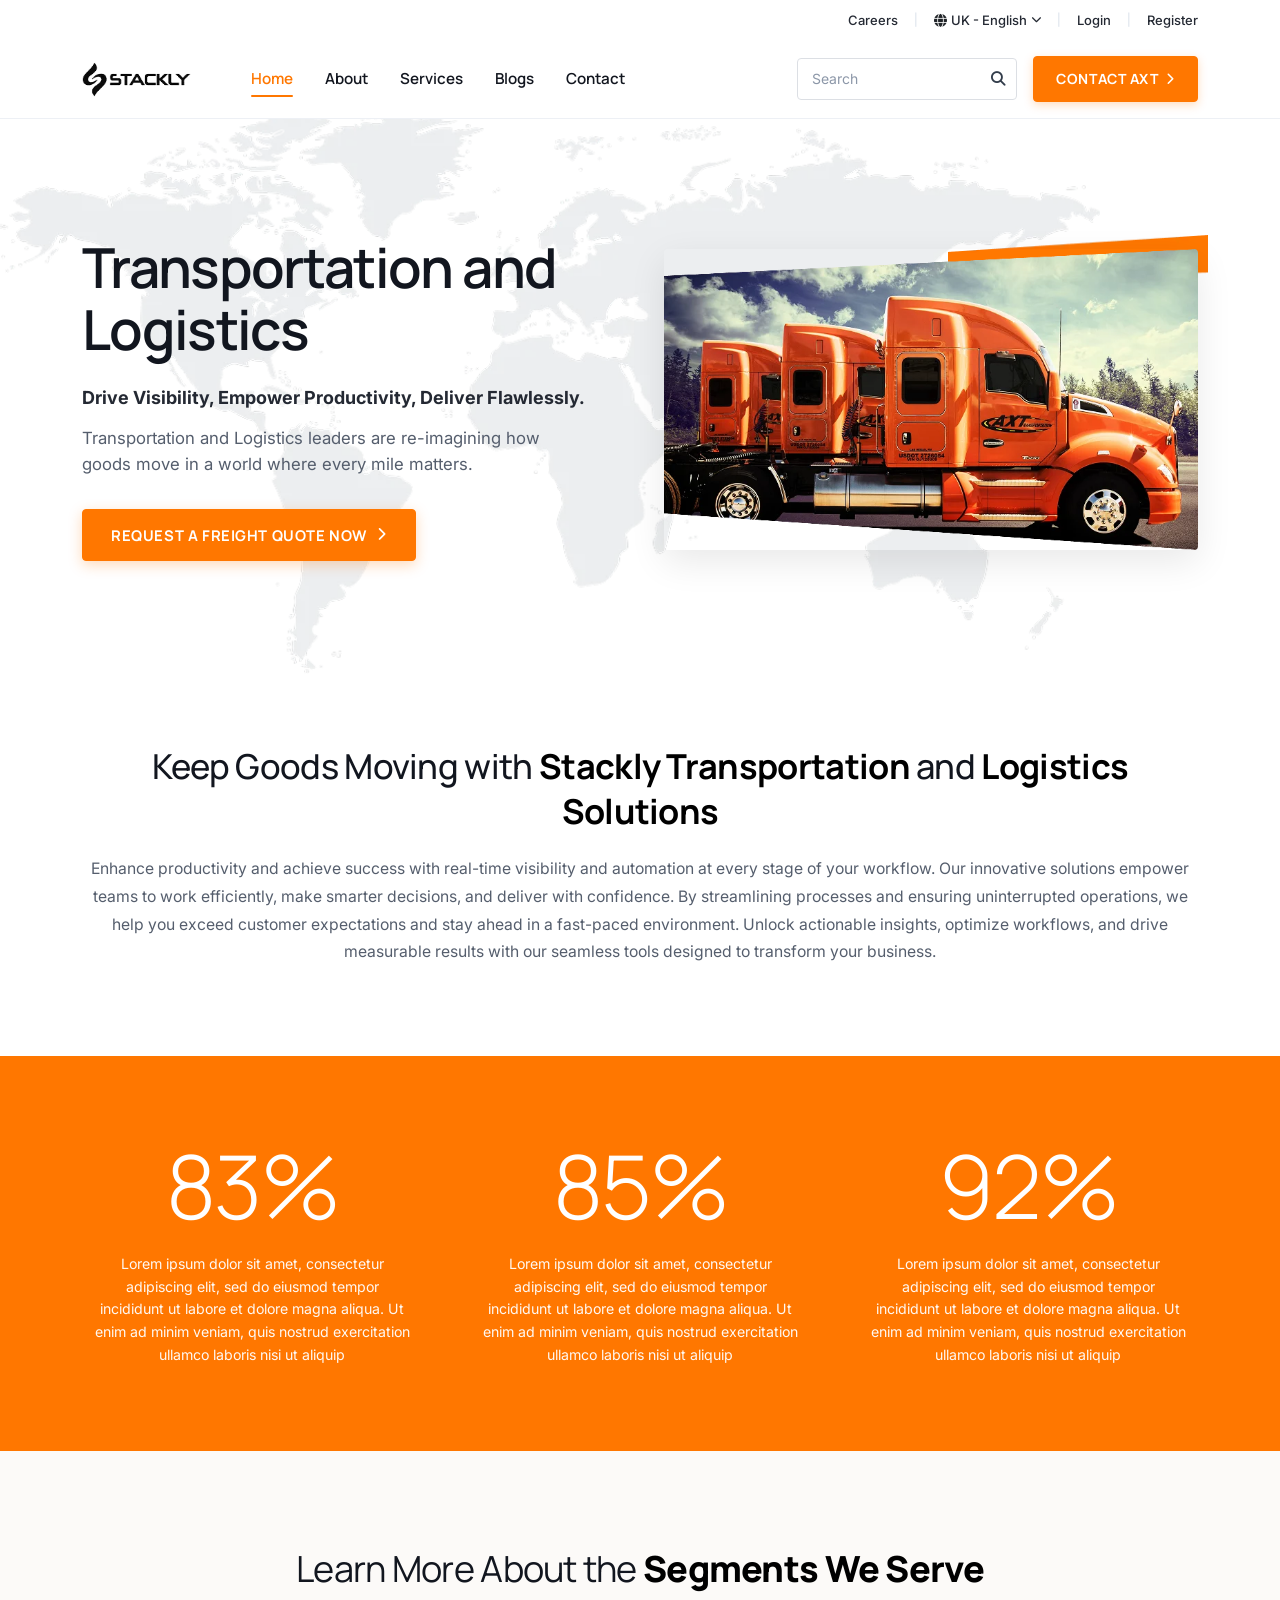
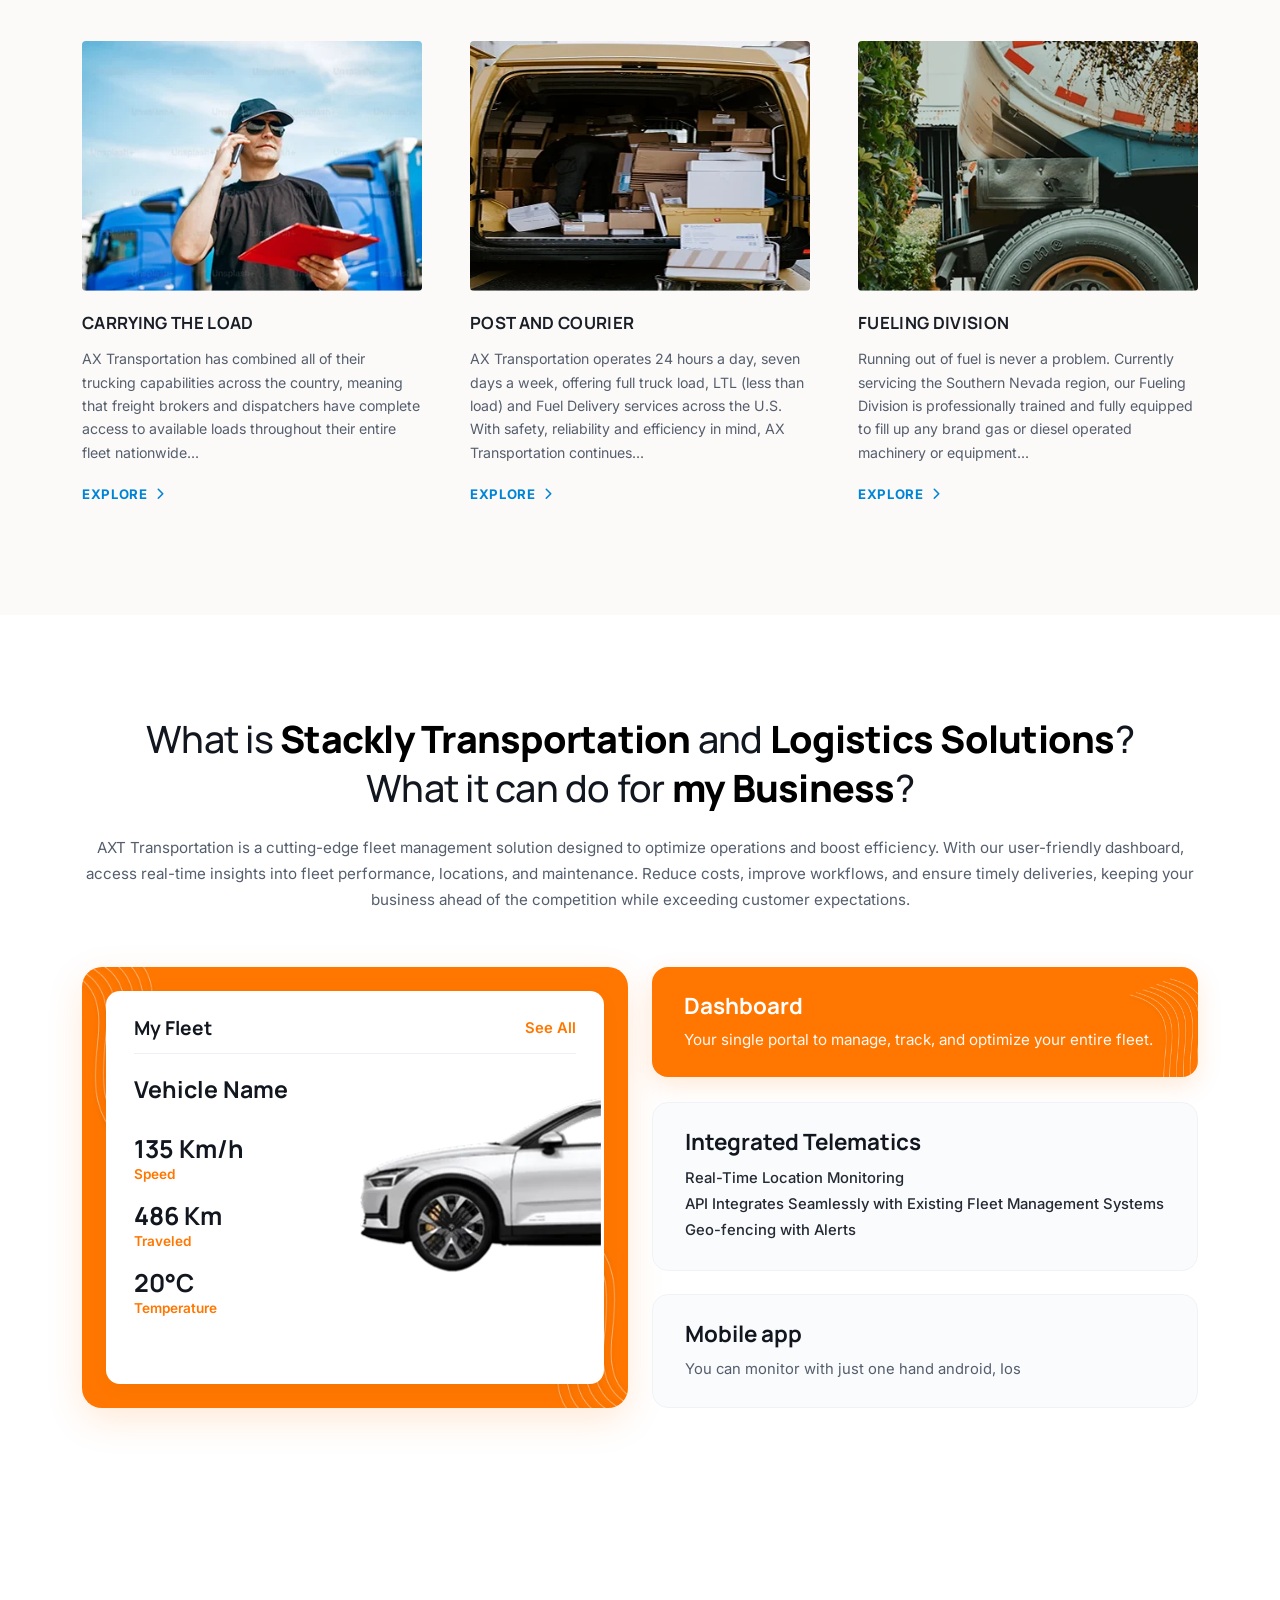
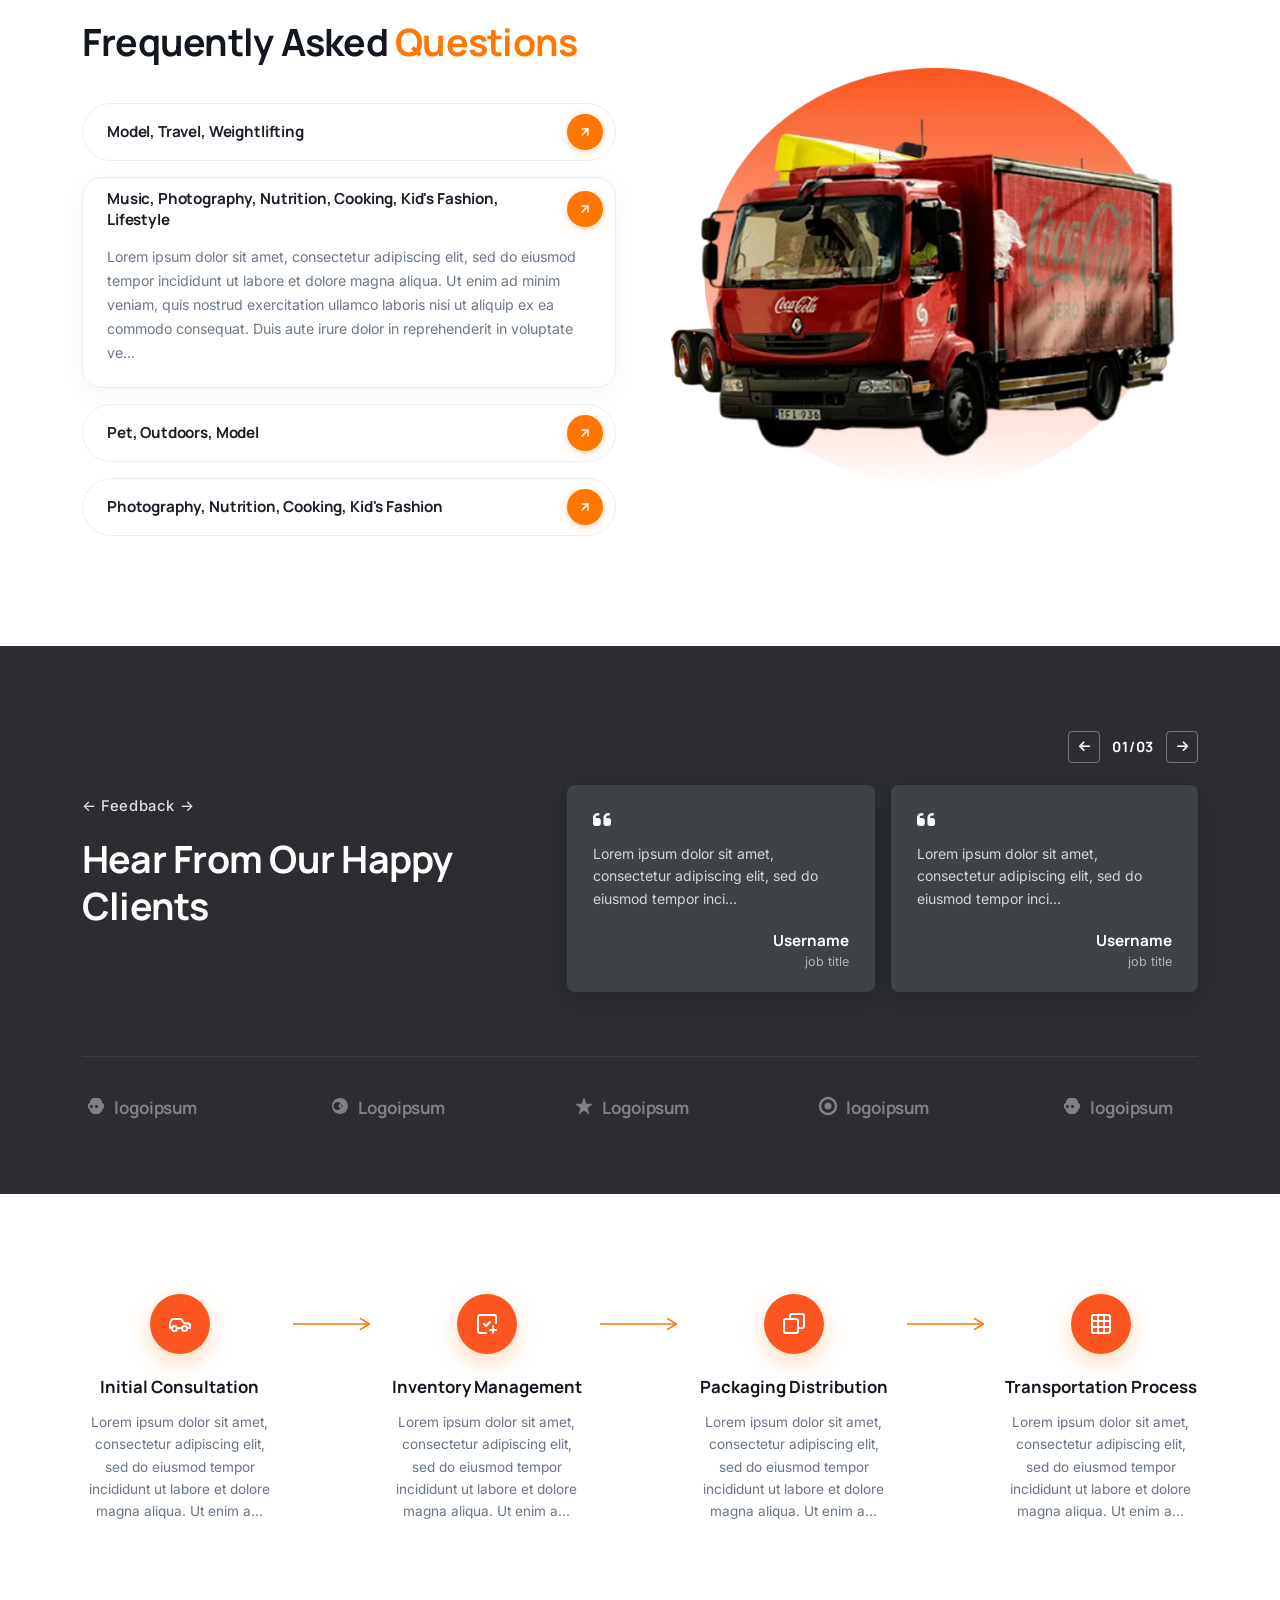
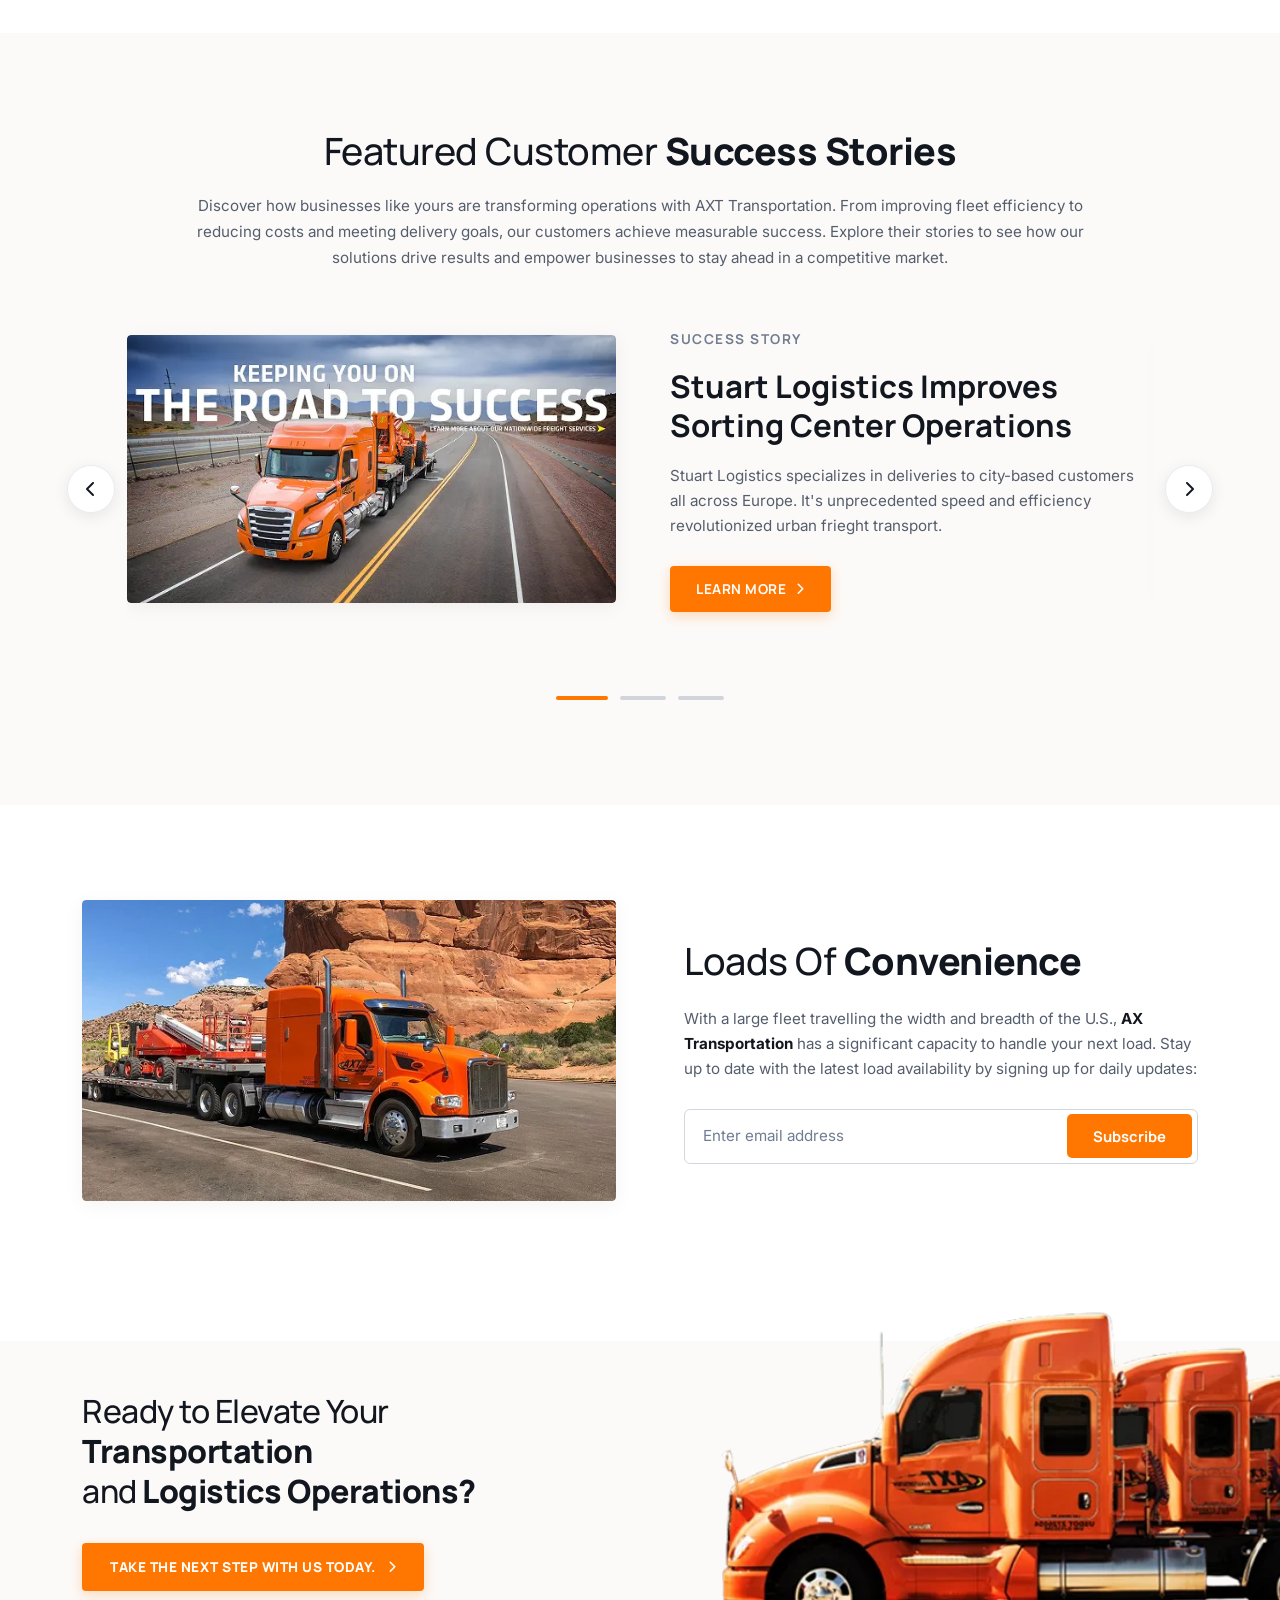
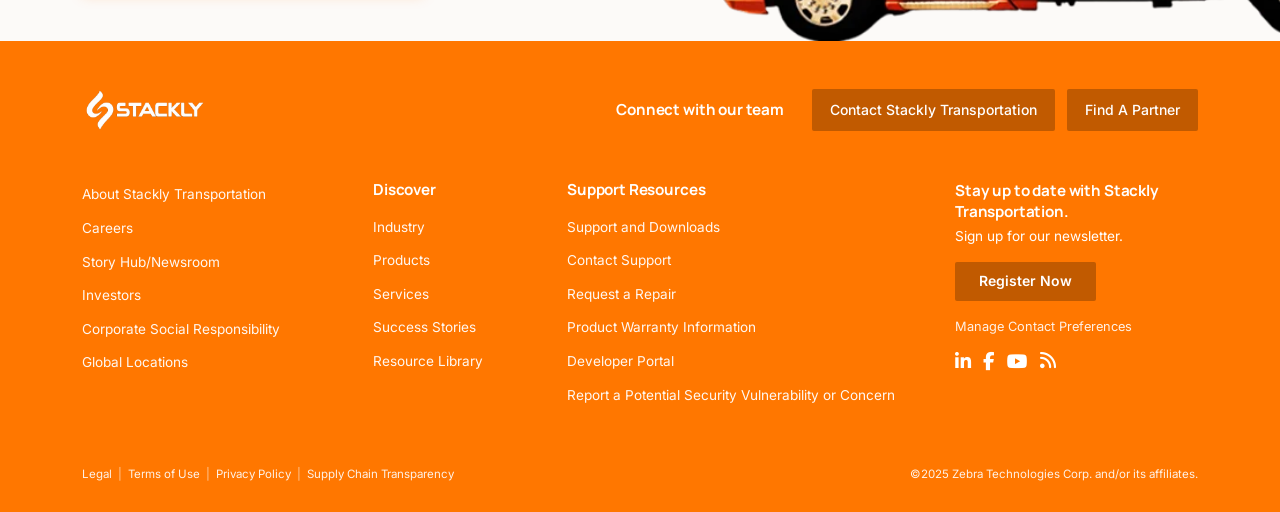
==== commit 6963560e: "refactor: footer added" ====
--- a/index.html
+++ b/index.html
@@ -1386,6 +1386,9 @@
       />
     </section>
 
+    <!-- Common Footer Component Placeholder (Loaded from pages/components/footer.html) -->
+    <div id="footer-placeholder"></div>
+
     <!-- Bootstrap 5.3.3 JS Bundle -->
     <script
       src="https://cdn.jsdelivr.net/npm/bootstrap@5.3.3/dist/js/bootstrap.bundle.min.js"
--- a/assets/css/styles.css
+++ b/assets/css/styles.css
@@ -91,7 +91,6 @@
 /* Top Utility Bar */
 .site-topbar {
   background-color: #ffffff;
-  border-bottom: 1px solid #f1f3f7;
   padding: 7px 0;
   max-height: 42px;
   overflow: hidden;
@@ -2580,3 +2579,275 @@
     width: 100%;
   }
 }
+
+/* --------------------------------------------------------------------------
+   Site Footer Component Styles
+   -------------------------------------------------------------------------- */
+.site-footer {
+  background-color: #ff7700;
+  color: #ffffff;
+  padding: 48px 0 28px 0;
+  font-family: var(--font-body);
+  position: relative;
+  z-index: 10;
+}
+
+/* Top Action & Connect Row */
+.footer-top-row {
+  display: flex;
+  align-items: center;
+  justify-content: space-between;
+  flex-wrap: wrap;
+  gap: 24px;
+  padding-bottom: 40px;
+}
+
+.footer-brand .footer-logo-img {
+  height: 42px;
+  width: auto;
+  object-fit: contain;
+  display: block;
+}
+
+.footer-connect-group {
+  display: flex;
+  align-items: center;
+  gap: 28px;
+  flex-wrap: wrap;
+}
+
+.footer-connect-text {
+  color: #ffffff;
+  font-size: 0.95rem;
+  font-weight: 700;
+  font-family: var(--font-heading);
+  letter-spacing: -0.01em;
+}
+
+.footer-top-actions {
+  display: flex;
+  align-items: center;
+  gap: 12px;
+  flex-wrap: wrap;
+}
+
+.btn-footer-cta {
+  display: inline-flex;
+  align-items: center;
+  justify-content: center;
+  background-color: #c15a00;
+  color: #ffffff;
+  font-size: 0.875rem;
+  font-weight: 500;
+  padding: 10px 18px;
+  border-radius: 2px;
+  text-decoration: none;
+  transition:
+    background-color 0.2s ease,
+    transform 0.2s ease;
+  white-space: nowrap;
+}
+
+.btn-footer-cta:hover {
+  background-color: #a84e00;
+  color: #ffffff;
+}
+
+/* Main Grid of Links */
+.footer-main-grid {
+  padding: 10px 0 35px 0;
+}
+
+.footer-heading {
+  color: #ffffff;
+  font-size: 0.95rem;
+  font-weight: 700;
+  margin-bottom: 14px;
+  font-family: var(--font-heading);
+  letter-spacing: -0.01em;
+}
+
+.footer-links-list {
+  padding-left: 0;
+}
+
+.footer-links-list li {
+  margin-bottom: 8px;
+}
+
+.footer-nav-link {
+  color: #ffffff;
+  font-size: 0.85rem;
+  text-decoration: none;
+  line-height: 1.45;
+  display: inline-block;
+  opacity: 0.95;
+  transition:
+    opacity 0.2s ease,
+    text-decoration 0.2s ease;
+}
+
+.footer-nav-link:hover {
+  color: #ffffff;
+  opacity: 1;
+  text-decoration: underline;
+}
+
+/* Col 4 Newsletter & Preferences */
+.footer-subscribe-heading {
+  font-size: 0.95rem;
+  font-weight: 700;
+  line-height: 1.35;
+  margin-bottom: 4px;
+}
+
+.footer-subscribe-desc {
+  font-size: 0.85rem;
+  color: #ffffff;
+  margin-bottom: 14px;
+}
+
+.btn-footer-register {
+  display: inline-block;
+  background-color: #c15a00;
+  color: #ffffff;
+  font-size: 0.875rem;
+  font-weight: 600;
+  text-align: center;
+  padding: 8px 24px;
+  border-radius: 2px;
+  text-decoration: none;
+  margin-bottom: 12px;
+  transition: background-color 0.2s ease;
+}
+
+.btn-footer-register:hover {
+  background-color: #a84e00;
+  color: #ffffff;
+}
+
+.footer-pref-wrapper {
+  margin-bottom: 14px;
+}
+
+.footer-pref-link {
+  color: #ffffff;
+  font-size: 0.8rem;
+  text-decoration: none;
+  display: inline-block;
+  opacity: 0.9;
+}
+
+.footer-pref-link:hover {
+  color: #ffffff;
+  opacity: 1;
+  text-decoration: underline;
+}
+
+.footer-social-links {
+  display: flex;
+  align-items: center;
+  gap: 12px;
+}
+
+.footer-social-icon {
+  color: #ffffff;
+  font-size: 1.15rem;
+  text-decoration: none;
+  display: inline-flex;
+  align-items: center;
+  justify-content: center;
+  transition:
+    transform 0.2s ease,
+    opacity 0.2s ease;
+}
+
+.footer-social-icon:hover {
+  color: #ffffff;
+  transform: translateY(-2px);
+  opacity: 0.8;
+}
+
+/* Bottom Bar */
+.footer-bottom-bar {
+  display: flex;
+  align-items: center;
+  justify-content: space-between;
+  flex-wrap: wrap;
+  gap: 16px;
+  padding-top: 15px;
+}
+
+.footer-legal-links {
+  display: flex;
+  align-items: center;
+  flex-wrap: wrap;
+  gap: 6px;
+}
+
+.footer-legal-link {
+  color: #ffffff;
+  font-size: 0.72rem;
+  text-decoration: none;
+  opacity: 0.9;
+}
+
+.footer-legal-link:hover {
+  color: #ffffff;
+  opacity: 1;
+  text-decoration: underline;
+}
+
+.footer-legal-divider {
+  color: #ffffff;
+  font-size: 0.72rem;
+  opacity: 0.6;
+}
+
+.footer-copyright {
+  color: #ffffff;
+  font-size: 0.72rem;
+  opacity: 0.9;
+}
+
+/* Responsive Footer Media Queries */
+@media (max-width: 991.98px) {
+  .footer-top-row {
+    flex-direction: column;
+    align-items: flex-start;
+    gap: 20px;
+    padding-bottom: 30px;
+  }
+
+  .footer-connect-group {
+    width: 100%;
+    justify-content: space-between;
+  }
+}
+
+@media (max-width: 767.98px) {
+  .site-footer {
+    padding: 40px 0 24px 0;
+  }
+
+  .footer-connect-group {
+    flex-direction: column;
+    align-items: flex-start;
+    gap: 16px;
+  }
+
+  .footer-top-actions {
+    width: 100%;
+    flex-direction: column;
+  }
+
+  .btn-footer-cta {
+    width: 100%;
+  }
+
+  .footer-bottom-bar {
+    flex-direction: column;
+    align-items: flex-start;
+    gap: 12px;
+  }
+}
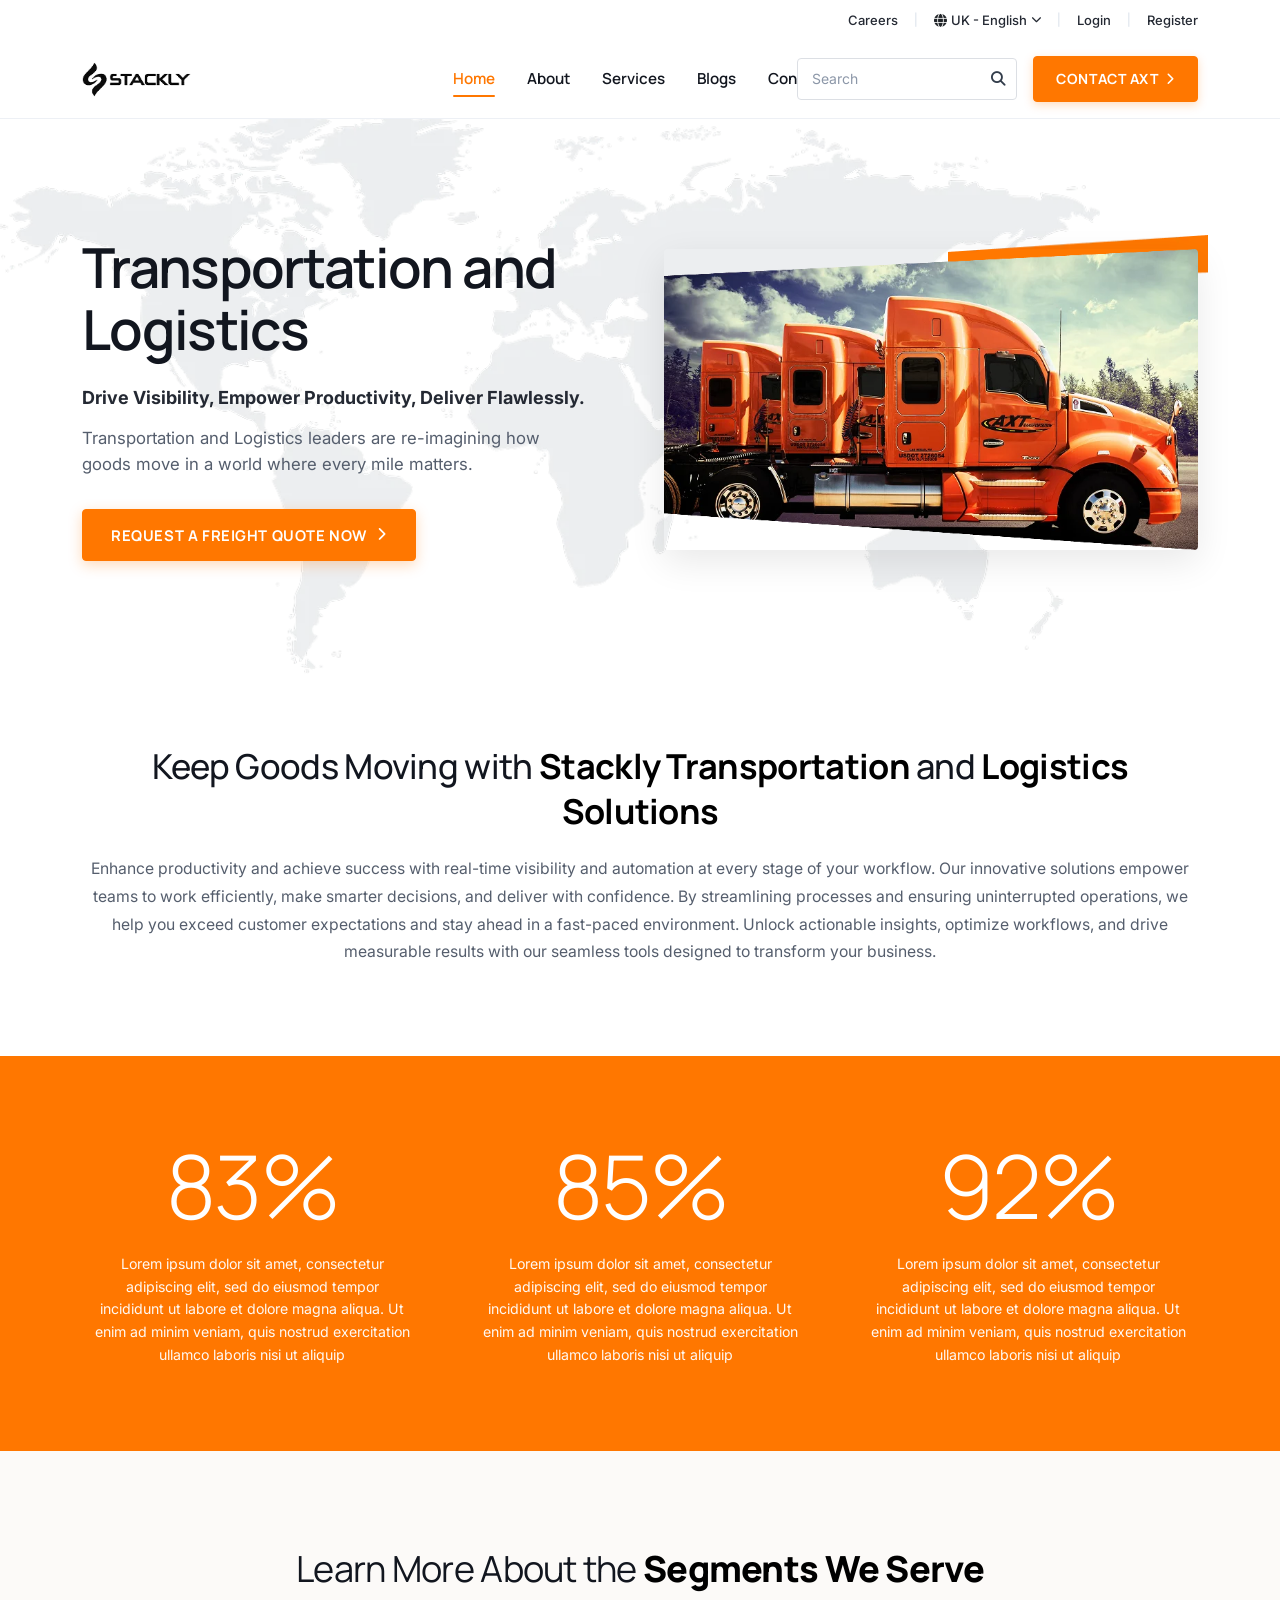
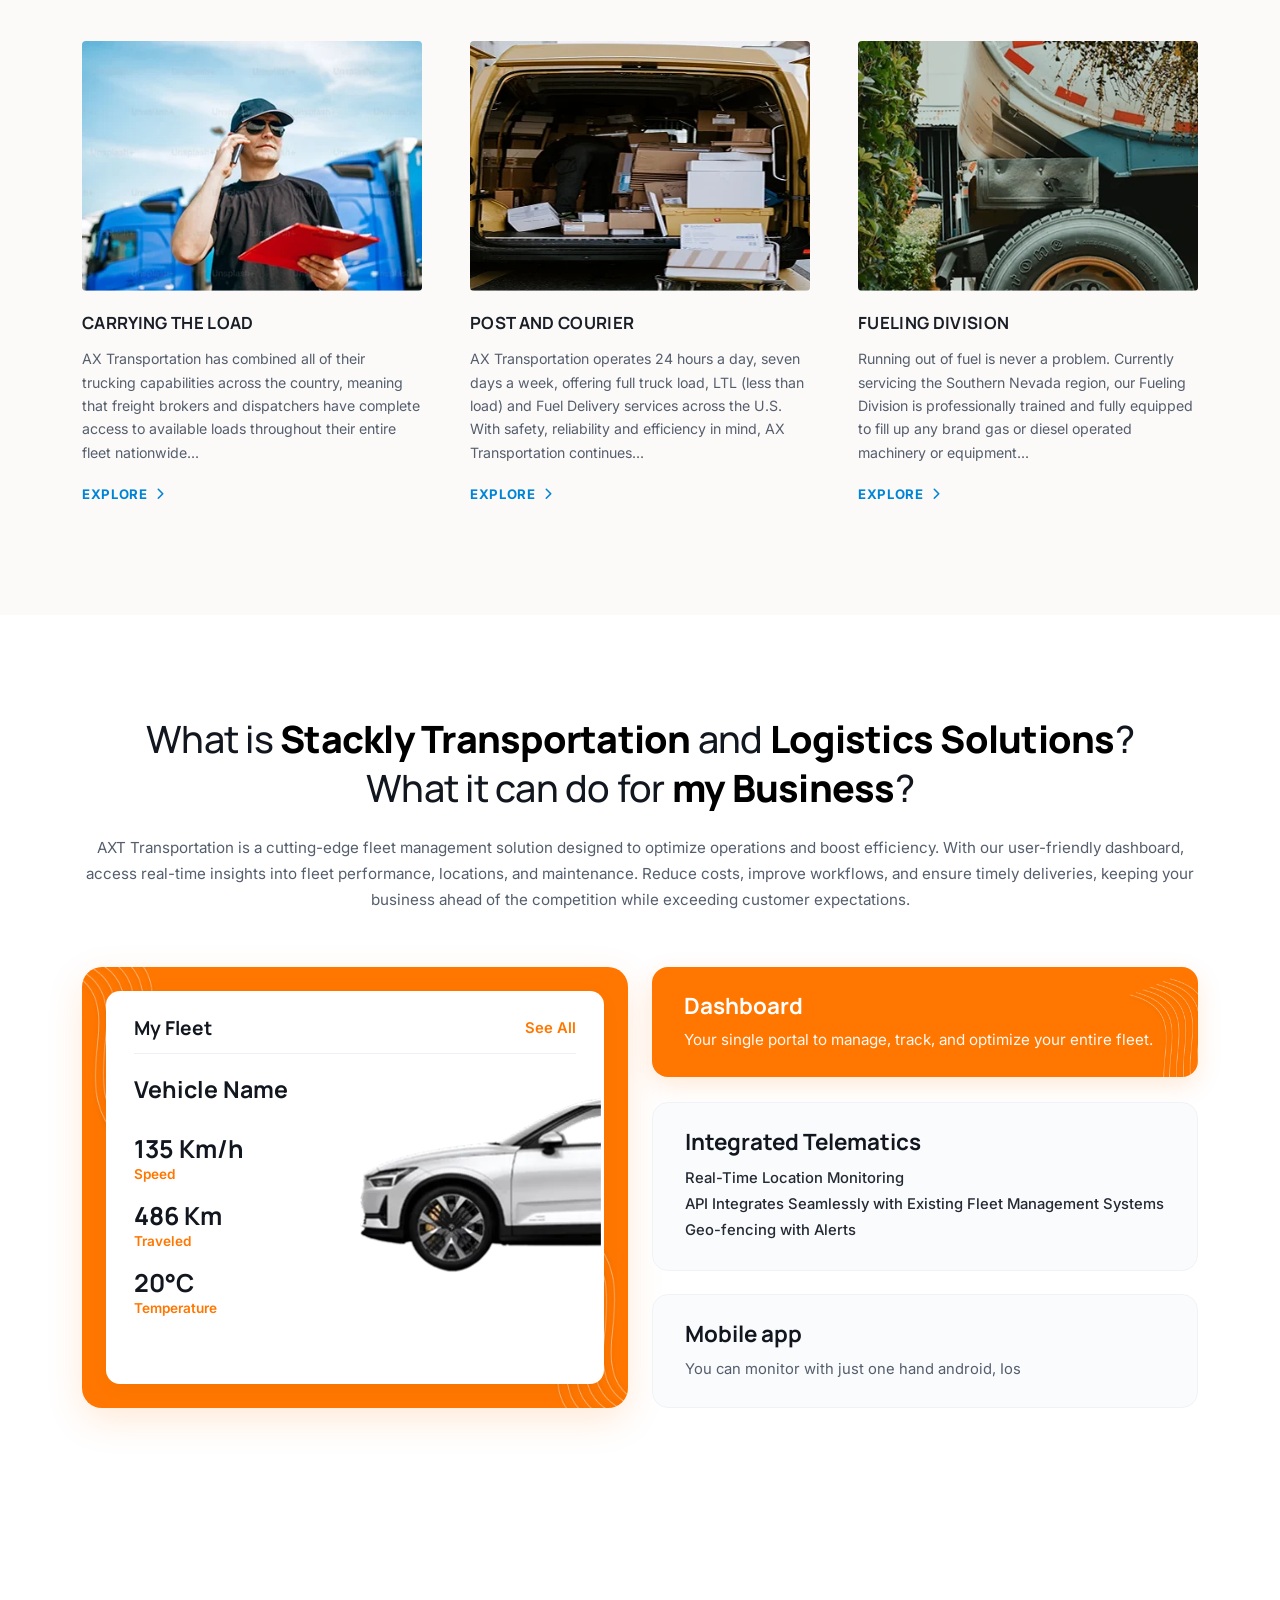
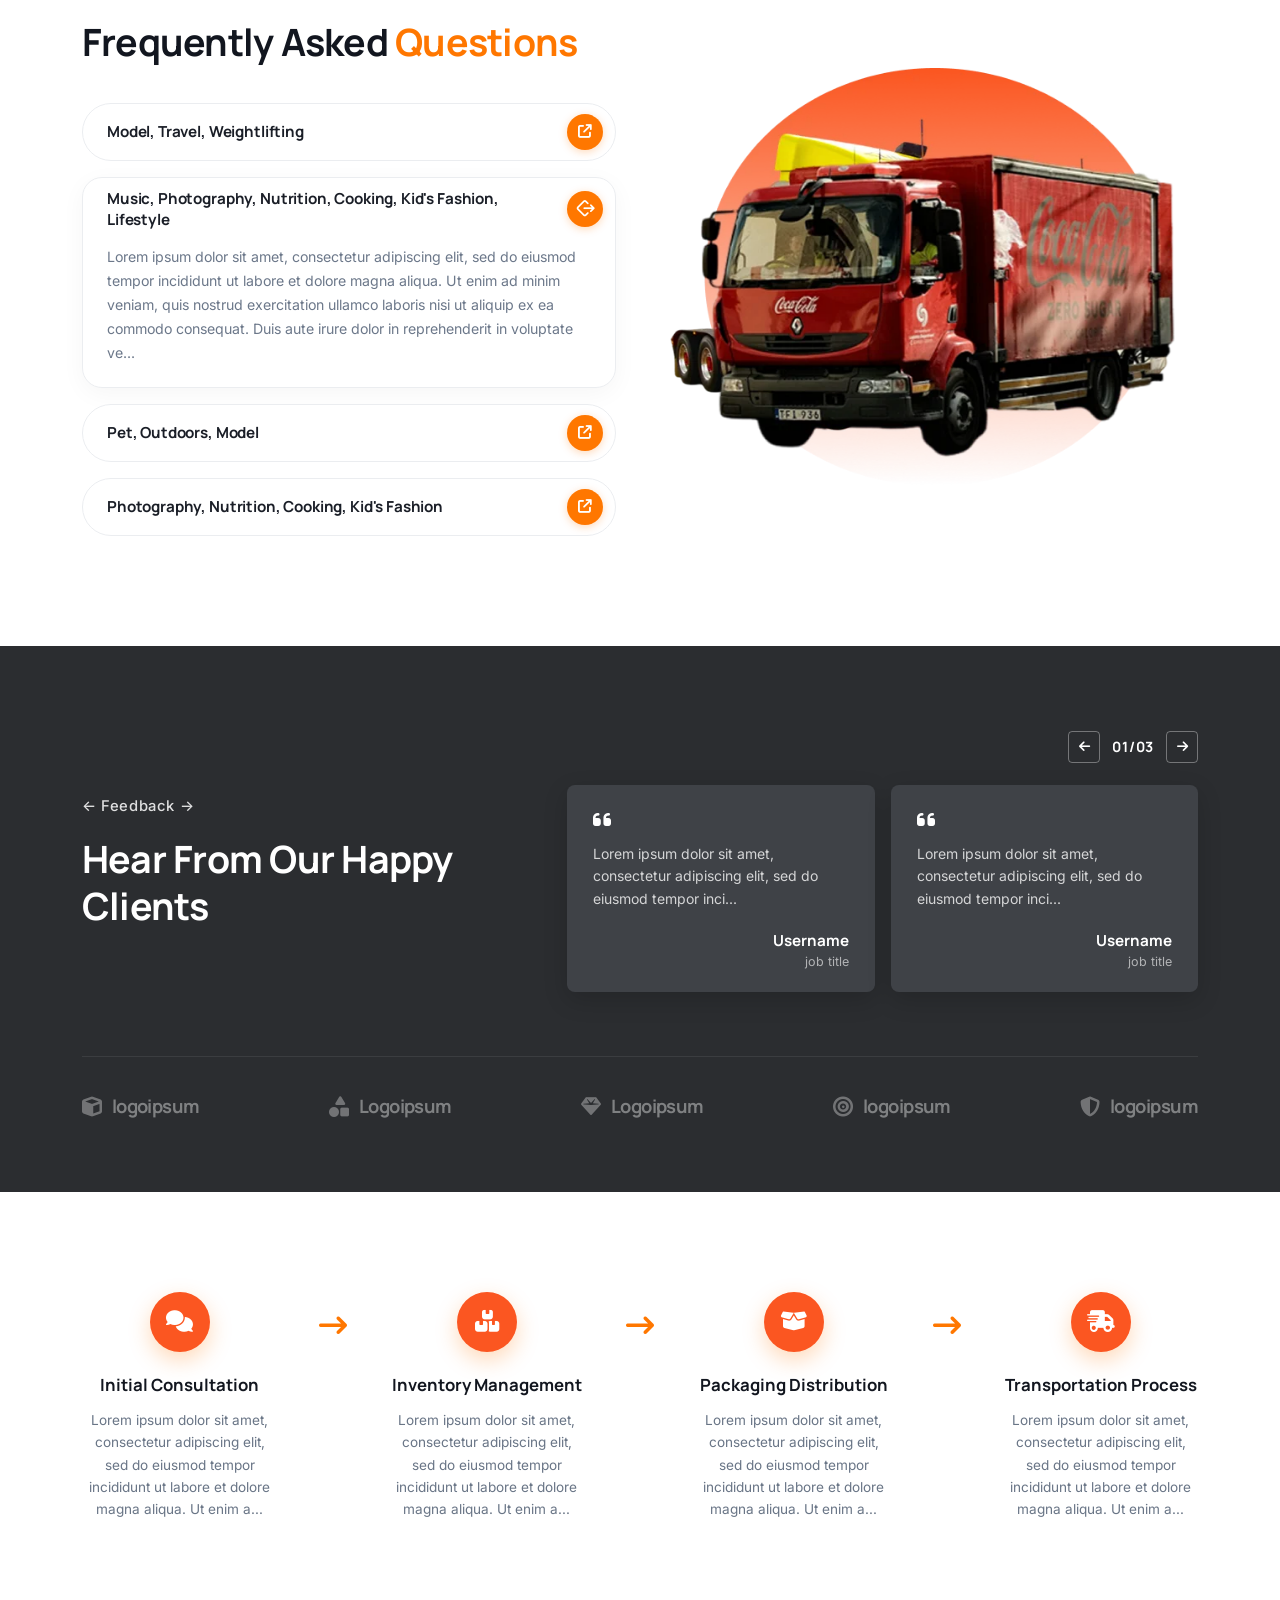
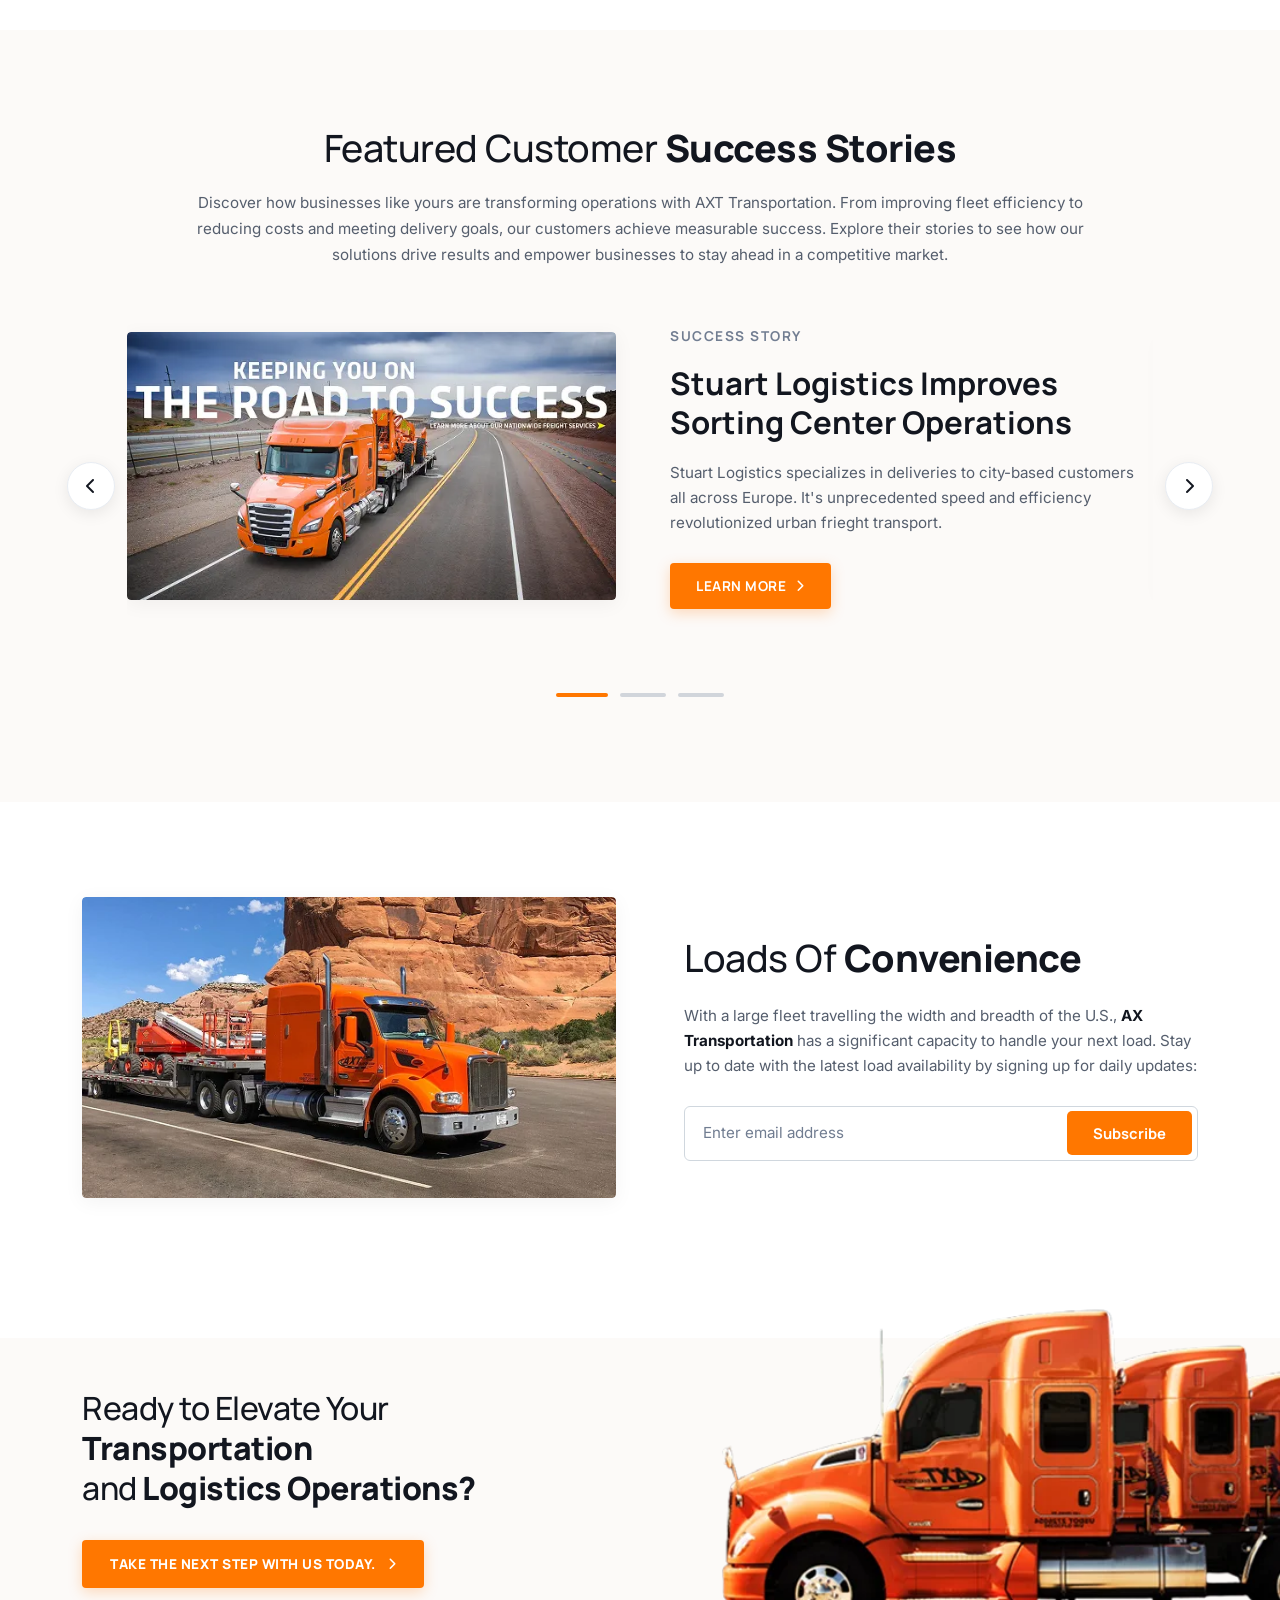
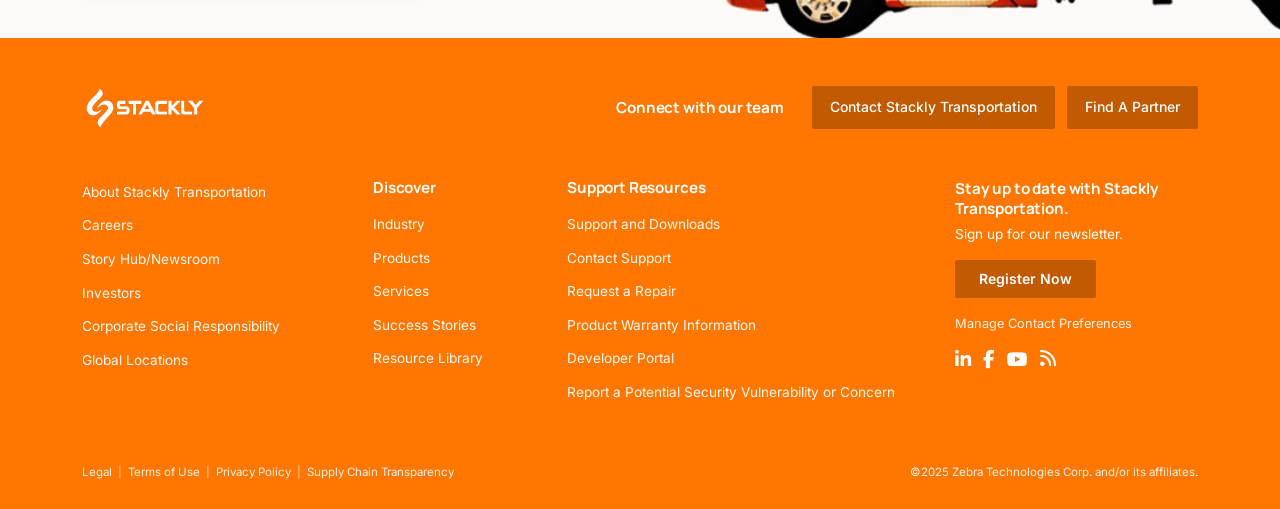
==== commit 97821078: "refactor: about page updated" ====
--- a/index.html
+++ b/index.html
@@ -432,19 +432,7 @@
                       >Model, Travel, Weightlifting</span
                     >
                     <span class="faq-arrow-btn" aria-label="Toggle answer">
-                      <svg
-                        width="14"
-                        height="14"
-                        viewBox="0 0 24 24"
-                        fill="none"
-                        stroke="currentColor"
-                        stroke-width="2.5"
-                        stroke-linecap="round"
-                        stroke-linejoin="round"
-                      >
-                        <line x1="7" y1="17" x2="17" y2="7"></line>
-                        <polyline points="7 7 17 7 17 17"></polyline>
-                      </svg>
+                      <i class="fa-solid fa-arrow-up-right-from-square"></i>
                     </span>
                   </button>
                   <div
@@ -480,19 +468,7 @@
                       Lifestyle</span
                     >
                     <span class="faq-arrow-btn" aria-label="Toggle answer">
-                      <svg
-                        width="14"
-                        height="14"
-                        viewBox="0 0 24 24"
-                        fill="none"
-                        stroke="currentColor"
-                        stroke-width="2.5"
-                        stroke-linecap="round"
-                        stroke-linejoin="round"
-                      >
-                        <line x1="7" y1="17" x2="17" y2="7"></line>
-                        <polyline points="7 7 17 7 17 17"></polyline>
-                      </svg>
+                      <i class="fa-solid fa-arrow-up-right-from-square"></i>
                     </span>
                   </button>
                   <div
@@ -525,19 +501,7 @@
                   >
                     <span class="faq-question-text">Pet, Outdoors, Model</span>
                     <span class="faq-arrow-btn" aria-label="Toggle answer">
-                      <svg
-                        width="14"
-                        height="14"
-                        viewBox="0 0 24 24"
-                        fill="none"
-                        stroke="currentColor"
-                        stroke-width="2.5"
-                        stroke-linecap="round"
-                        stroke-linejoin="round"
-                      >
-                        <line x1="7" y1="17" x2="17" y2="7"></line>
-                        <polyline points="7 7 17 7 17 17"></polyline>
-                      </svg>
+                      <i class="fa-solid fa-arrow-up-right-from-square"></i>
                     </span>
                   </button>
                   <div
@@ -572,19 +536,7 @@
                       >Photography, Nutrition, Cooking, Kid's Fashion</span
                     >
                     <span class="faq-arrow-btn" aria-label="Toggle answer">
-                      <svg
-                        width="14"
-                        height="14"
-                        viewBox="0 0 24 24"
-                        fill="none"
-                        stroke="currentColor"
-                        stroke-width="2.5"
-                        stroke-linecap="round"
-                        stroke-linejoin="round"
-                      >
-                        <line x1="7" y1="17" x2="17" y2="7"></line>
-                        <polyline points="7 7 17 7 17 17"></polyline>
-                      </svg>
+                      <i class="fa-solid fa-arrow-up-right-from-square"></i>
                     </span>
                   </button>
                   <div
@@ -799,125 +751,28 @@
         <!-- Bottom Row: Client Partner Logos -->
         <div class="testimonials-logos-row fade-in-element delay-3">
           <div class="client-logo-item">
-            <svg
-              class="client-logo-svg"
-              viewBox="0 0 140 32"
-              fill="currentColor"
-            >
-              <!-- Bear/Wolf Icon -->
-              <path
-                d="M12 6C9.8 6 8 7.8 8 10v1c-1.1 0-2 .9-2 2v2c0 .9.6 1.7 1.4 1.9.3 2.8 2.6 5.1 5.6 5.1h2c3 0 5.3-2.3 5.6-5.1.8-.2 1.4-1 1.4-1.9v-2c0-1.1-.9-2-2-2v-1c0-2.2-1.8-4-4-4zm-2.5 7c.8 0 1.5.7 1.5 1.5S10.3 16 9.5 16 8 15.3 8 14.5 8.7 13 9.5 13zm5 0c.8 0 1.5.7 1.5 1.5s-.7 1.5-1.5 1.5-1.5-.7-1.5-1.5.7-1.5 1.5-1.5z"
-              />
-              <!-- Text logoipsum -->
-              <text
-                x="32"
-                y="22"
-                font-family="'Manrope', sans-serif"
-                font-size="17"
-                font-weight="700"
-                letter-spacing="-0.5"
-              >
-                logoipsum
-              </text>
-            </svg>
+            <i class="fa-solid fa-cube client-logo-icon"></i>
+            <span class="client-logo-text">logoipsum</span>
           </div>
 
           <div class="client-logo-item">
-            <svg
-              class="client-logo-svg"
-              viewBox="0 0 140 32"
-              fill="currentColor"
-            >
-              <!-- Swirl/Wave Icon -->
-              <path
-                d="M14 6c-4.4 0-8 3.6-8 8s3.6 8 8 8 8-3.6 8-8-3.6-8-8-8zm-2.5 12c-2.2 0-4-1.8-4-4s1.8-4 4-4 4 1.8 4 4-1.8 4-4 4zm5-4c0 1.1-.9 2-2 2s-2-.9-2-2 .9-2 2-2 2 .9 2 2z"
-              />
-              <text
-                x="32"
-                y="22"
-                font-family="'Manrope', sans-serif"
-                font-size="17"
-                font-weight="700"
-                letter-spacing="-0.5"
-              >
-                Logoipsum
-              </text>
-            </svg>
+            <i class="fa-solid fa-shapes client-logo-icon"></i>
+            <span class="client-logo-text">Logoipsum</span>
           </div>
 
           <div class="client-logo-item">
-            <svg
-              class="client-logo-svg"
-              viewBox="0 0 140 32"
-              fill="currentColor"
-            >
-              <!-- Star / Diamond Icon -->
-              <path
-                d="M14 5l2.2 6.8H23l-5.6 4.1 2.1 6.8L14 18.5 8.5 22.7l2.1-6.8L5 11.8h6.8z"
-              />
-              <text
-                x="32"
-                y="22"
-                font-family="'Manrope', sans-serif"
-                font-size="17"
-                font-weight="700"
-                letter-spacing="-0.5"
-              >
-                Logoipsum
-              </text>
-            </svg>
+            <i class="fa-solid fa-gem client-logo-icon"></i>
+            <span class="client-logo-text">Logoipsum</span>
           </div>
 
           <div class="client-logo-item">
-            <svg
-              class="client-logo-svg"
-              viewBox="0 0 140 32"
-              fill="currentColor"
-            >
-              <!-- Target / Radial Icon -->
-              <circle
-                cx="14"
-                cy="14"
-                r="8"
-                fill="none"
-                stroke="currentColor"
-                stroke-width="2.5"
-              />
-              <circle cx="14" cy="14" r="3.5" fill="currentColor" />
-              <text
-                x="32"
-                y="22"
-                font-family="'Manrope', sans-serif"
-                font-size="17"
-                font-weight="700"
-                letter-spacing="-0.5"
-              >
-                logoipsum
-              </text>
-            </svg>
+            <i class="fa-solid fa-bullseye client-logo-icon"></i>
+            <span class="client-logo-text">logoipsum</span>
           </div>
 
           <div class="client-logo-item">
-            <svg
-              class="client-logo-svg"
-              viewBox="0 0 140 32"
-              fill="currentColor"
-            >
-              <!-- Bear/Wolf Icon -->
-              <path
-                d="M12 6C9.8 6 8 7.8 8 10v1c-1.1 0-2 .9-2 2v2c0 .9.6 1.7 1.4 1.9.3 2.8 2.6 5.1 5.6 5.1h2c3 0 5.3-2.3 5.6-5.1.8-.2 1.4-1 1.4-1.9v-2c0-1.1-.9-2-2-2v-1c0-2.2-1.8-4-4-4zm-2.5 7c.8 0 1.5.7 1.5 1.5S10.3 16 9.5 16 8 15.3 8 14.5 8.7 13 9.5 13zm5 0c.8 0 1.5.7 1.5 1.5s-.7 1.5-1.5 1.5-1.5-.7-1.5-1.5.7-1.5 1.5-1.5z"
-              />
-              <text
-                x="32"
-                y="22"
-                font-family="'Manrope', sans-serif"
-                font-size="17"
-                font-weight="700"
-                letter-spacing="-0.5"
-              >
-                logoipsum
-              </text>
-            </svg>
+            <i class="fa-solid fa-shield-halved client-logo-icon"></i>
+            <span class="client-logo-text">logoipsum</span>
           </div>
         </div>
       </div>
@@ -930,23 +785,7 @@
           <!-- Step 1: Initial Consultation -->
           <div class="process-step-item fade-in-element delay-1">
             <div class="process-icon-badge">
-              <!-- Car / Vehicle consultation icon -->
-              <svg
-                width="24"
-                height="24"
-                viewBox="0 0 24 24"
-                fill="none"
-                stroke="currentColor"
-                stroke-width="2"
-                stroke-linecap="round"
-                stroke-linejoin="round"
-              >
-                <path
-                  d="M14 16H9m10 0h3v-3.15a1 1 0 0 0-.84-.99L16 11l-2.7-3.6a1 1 0 0 0-.8-.4H5.24a2 2 0 0 0-1.8 1.1l-.8 1.63A6 6 0 0 0 2 12.42V16h2"
-                />
-                <circle cx="6.5" cy="16.5" r="2.5" />
-                <circle cx="16.5" cy="16.5" r="2.5" />
-              </svg>
+              <i class="fa-solid fa-comments"></i>
             </div>
             <h3 class="process-step-title">Initial Consultation</h3>
             <p class="process-step-description">
@@ -958,47 +797,13 @@
 
           <!-- Connector Arrow 1 -->
           <div class="process-arrow fade-in-element delay-2">
-            <svg width="90" height="20" viewBox="0 0 90 20" fill="none">
-              <line
-                x1="0"
-                y1="10"
-                x2="84"
-                y2="10"
-                stroke="#ff7700"
-                stroke-width="1.8"
-              />
-              <polyline
-                points="76 4 86 10 76 16"
-                fill="none"
-                stroke="#ff7700"
-                stroke-width="1.8"
-                stroke-linecap="round"
-                stroke-linejoin="round"
-              />
-            </svg>
+            <i class="fa-solid fa-arrow-right-long"></i>
           </div>
 
           <!-- Step 2: Inventory Management -->
           <div class="process-step-item fade-in-element delay-2">
             <div class="process-icon-badge">
-              <!-- Inventory / Hand box icon -->
-              <svg
-                width="24"
-                height="24"
-                viewBox="0 0 24 24"
-                fill="none"
-                stroke="currentColor"
-                stroke-width="2"
-                stroke-linecap="round"
-                stroke-linejoin="round"
-              >
-                <path
-                  d="M21 11V5a2 2 0 0 0-2-2H5a2 2 0 0 0-2 2v14a2 2 0 0 0 2 2h6"
-                />
-                <path d="m9 12 2 2 4-4" />
-                <path d="M18 14v7" />
-                <path d="M15 18h6" />
-              </svg>
+              <i class="fa-solid fa-boxes-stacked"></i>
             </div>
             <h3 class="process-step-title">Inventory Management</h3>
             <p class="process-step-description">
@@ -1010,45 +815,13 @@
 
           <!-- Connector Arrow 2 -->
           <div class="process-arrow fade-in-element delay-3">
-            <svg width="90" height="20" viewBox="0 0 90 20" fill="none">
-              <line
-                x1="0"
-                y1="10"
-                x2="84"
-                y2="10"
-                stroke="#ff7700"
-                stroke-width="1.8"
-              />
-              <polyline
-                points="76 4 86 10 76 16"
-                fill="none"
-                stroke="#ff7700"
-                stroke-width="1.8"
-                stroke-linecap="round"
-                stroke-linejoin="round"
-              />
-            </svg>
+            <i class="fa-solid fa-arrow-right-long"></i>
           </div>
 
           <!-- Step 3: Packaging Distribution -->
           <div class="process-step-item fade-in-element delay-3">
             <div class="process-icon-badge">
-              <!-- Packaging / Multiple boxes icon -->
-              <svg
-                width="24"
-                height="24"
-                viewBox="0 0 24 24"
-                fill="none"
-                stroke="currentColor"
-                stroke-width="2"
-                stroke-linecap="round"
-                stroke-linejoin="round"
-              >
-                <rect x="2" y="7" width="14" height="14" rx="2" />
-                <path
-                  d="M8 7V4a2 2 0 0 1 2-2h10a2 2 0 0 1 2 2v10a2 2 0 0 1-2 2h-4"
-                />
-              </svg>
+              <i class="fa-solid fa-box-open"></i>
             </div>
             <h3 class="process-step-title">Packaging Distribution</h3>
             <p class="process-step-description">
@@ -1060,46 +833,13 @@
 
           <!-- Connector Arrow 3 -->
           <div class="process-arrow fade-in-element delay-4">
-            <svg width="90" height="20" viewBox="0 0 90 20" fill="none">
-              <line
-                x1="0"
-                y1="10"
-                x2="84"
-                y2="10"
-                stroke="#ff7700"
-                stroke-width="1.8"
-              />
-              <polyline
-                points="76 4 86 10 76 16"
-                fill="none"
-                stroke="#ff7700"
-                stroke-width="1.8"
-                stroke-linecap="round"
-                stroke-linejoin="round"
-              />
-            </svg>
+            <i class="fa-solid fa-arrow-right-long"></i>
           </div>
 
           <!-- Step 4: Transportation Process -->
           <div class="process-step-item fade-in-element delay-4">
             <div class="process-icon-badge">
-              <!-- Transportation / Cargo grid icon -->
-              <svg
-                width="24"
-                height="24"
-                viewBox="0 0 24 24"
-                fill="none"
-                stroke="currentColor"
-                stroke-width="2"
-                stroke-linecap="round"
-                stroke-linejoin="round"
-              >
-                <rect x="3" y="3" width="18" height="18" rx="2" />
-                <path d="M3 9h18" />
-                <path d="M3 15h18" />
-                <path d="M9 3v18" />
-                <path d="M15 3v18" />
-              </svg>
+              <i class="fa-solid fa-truck-fast"></i>
             </div>
             <h3 class="process-step-title">Transportation Process</h3>
             <p class="process-step-description">
--- a/assets/css/styles.css
+++ b/assets/css/styles.css
@@ -190,6 +190,7 @@
   align-items: center;
   justify-content: space-between;
   gap: 20px;
+  position: relative;
 }
 
 .navbar-brand {
@@ -208,7 +209,9 @@
 
 /* Desktop Navigation */
 .desktop-navigation {
-  margin: 0 auto 0 40px;
+  position: absolute;
+  left: 50%;
+  transform: translateX(-50%);
 }
 
 .nav-menu {
@@ -1309,8 +1312,14 @@
   transition: all 0.3s cubic-bezier(0.16, 1, 0.3, 1);
 }
 
-.faq-arrow-btn svg {
+.faq-arrow-btn i {
+  font-size: 0.85rem;
   transition: transform 0.3s ease;
+}
+
+.faq-question[aria-expanded="true"] .faq-arrow-btn i,
+.faq-item.active .faq-arrow-btn i {
+  transform: rotate(45deg);
 }
 
 .faq-item:hover .faq-arrow-btn {
@@ -1513,21 +1522,38 @@
 }
 
 .client-logo-item {
-  display: flex;
-  align-items: center;
+  display: inline-flex;
+  align-items: center;
+  gap: 10px;
   color: rgba(255, 255, 255, 0.4);
+  font-family: var(--font-heading);
+  font-size: 1.15rem;
+  font-weight: 700;
+  letter-spacing: -0.02em;
   transition: all 0.3s ease;
+  user-select: none;
+}
+
+.client-logo-icon {
+  font-size: 1.25rem;
+  opacity: 0.85;
+  transition: transform 0.3s ease, color 0.3s ease;
+}
+
+.client-logo-text {
+  font-family: var(--font-heading);
+  font-weight: 700;
+  letter-spacing: -0.03em;
 }
 
 .client-logo-item:hover {
-  color: rgba(255, 255, 255, 0.88);
+  color: rgba(255, 255, 255, 0.95);
   transform: translateY(-2px);
 }
 
-.client-logo-svg {
-  width: 140px;
-  height: 32px;
-  display: block;
+.client-logo-item:hover .client-logo-icon {
+  transform: scale(1.15);
+  color: var(--primary-color);
 }
 
 /* --------------------------------------------------------------------------
@@ -1571,6 +1597,11 @@
   transition:
     transform 0.35s cubic-bezier(0.16, 1, 0.3, 1),
     box-shadow 0.35s ease;
+}
+
+.process-icon-badge i {
+  font-size: 1.35rem;
+  color: #ffffff;
 }
 
 .process-step-item:hover .process-icon-badge {
@@ -1605,8 +1636,15 @@
   width: 80px;
 }
 
-.process-arrow svg {
+.process-arrow i {
+  font-size: 1.75rem;
+  color: var(--primary-color);
   display: block;
+  transition: transform 0.3s ease;
+}
+
+.process-step-item:hover + .process-arrow i {
+  transform: translateX(4px);
 }
 
 /* --------------------------------------------------------------------------
@@ -2851,3 +2889,77 @@
     gap: 12px;
   }
 }
+
+/* --------------------------------------------------------------------------
+   Scroll To Top Button (Fixed Bottom Right - Theme Themed)
+   -------------------------------------------------------------------------- */
+.scroll-to-top {
+  position: fixed;
+  bottom: 30px;
+  right: 30px;
+  width: 48px;
+  height: 48px;
+  border-radius: 50%;
+  background: linear-gradient(135deg, #ff7700 0%, #e06900 100%);
+  color: #ffffff;
+  border: 2px solid rgba(255, 255, 255, 0.25);
+  box-shadow:
+    0 6px 20px rgba(255, 119, 0, 0.38),
+    0 2px 8px rgba(0, 0, 0, 0.12);
+  display: flex;
+  align-items: center;
+  justify-content: center;
+  font-size: 1.15rem;
+  cursor: pointer;
+  z-index: 1050;
+  opacity: 0;
+  visibility: hidden;
+  transform: translateY(20px) scale(0.85);
+  transition: all 0.35s cubic-bezier(0.16, 1, 0.3, 1);
+  outline: none;
+}
+
+.scroll-to-top.is-visible {
+  opacity: 1;
+  visibility: visible;
+  transform: translateY(0) scale(1);
+}
+
+.scroll-to-top:hover {
+  background: linear-gradient(135deg, #ff881a 0%, #c95e00 100%);
+  color: #ffffff;
+  transform: translateY(-4px) scale(1.06);
+  box-shadow:
+    0 10px 28px rgba(255, 119, 0, 0.52),
+    0 4px 12px rgba(0, 0, 0, 0.2);
+  border-color: rgba(255, 255, 255, 0.5);
+}
+
+.scroll-to-top:hover i {
+  transform: translateY(-2px);
+}
+
+.scroll-to-top:active {
+  transform: translateY(-1px) scale(0.96);
+  box-shadow: 0 4px 14px rgba(255, 119, 0, 0.4);
+}
+
+.scroll-to-top:focus-visible {
+  outline: 3px solid #ff7700;
+  outline-offset: 3px;
+}
+
+.scroll-to-top i {
+  transition: transform 0.25s ease;
+  line-height: 1;
+}
+
+@media (max-width: 767.98px) {
+  .scroll-to-top {
+    bottom: 20px;
+    right: 20px;
+    width: 42px;
+    height: 42px;
+    font-size: 1rem;
+  }
+}
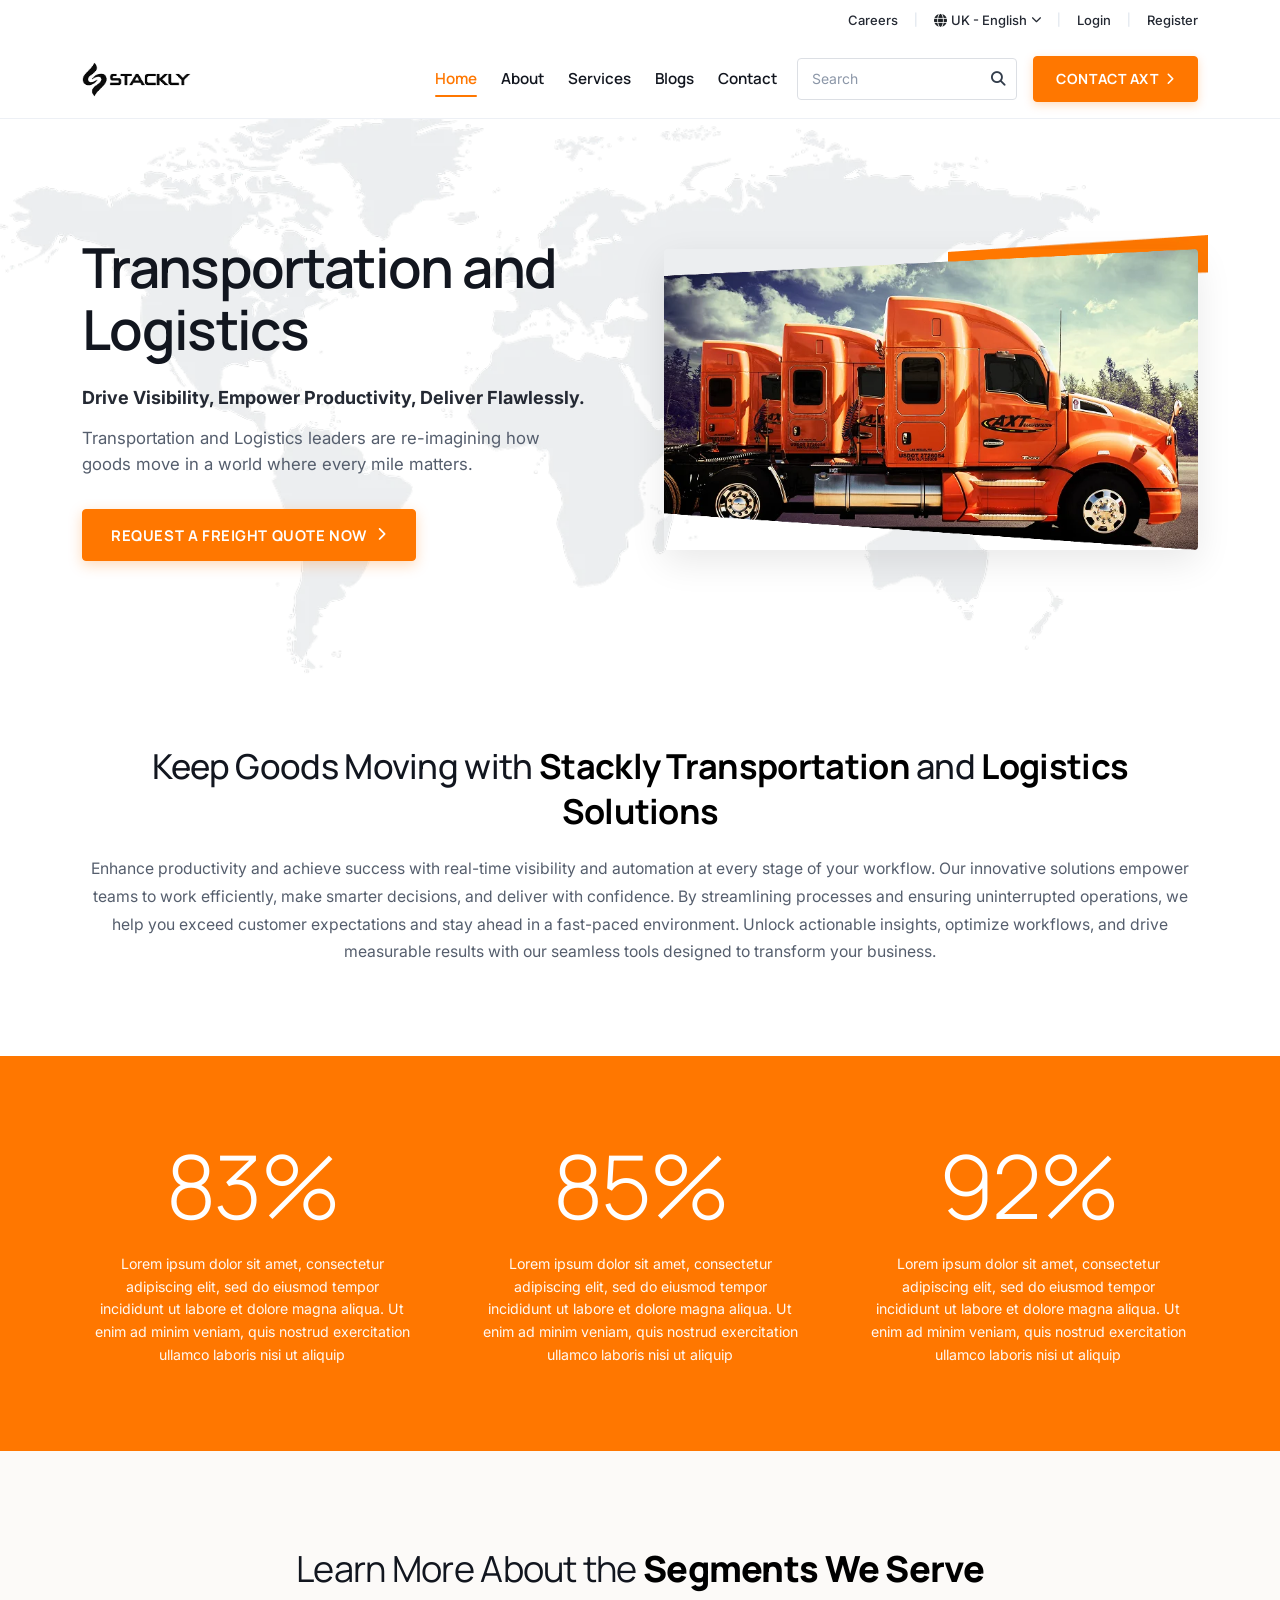
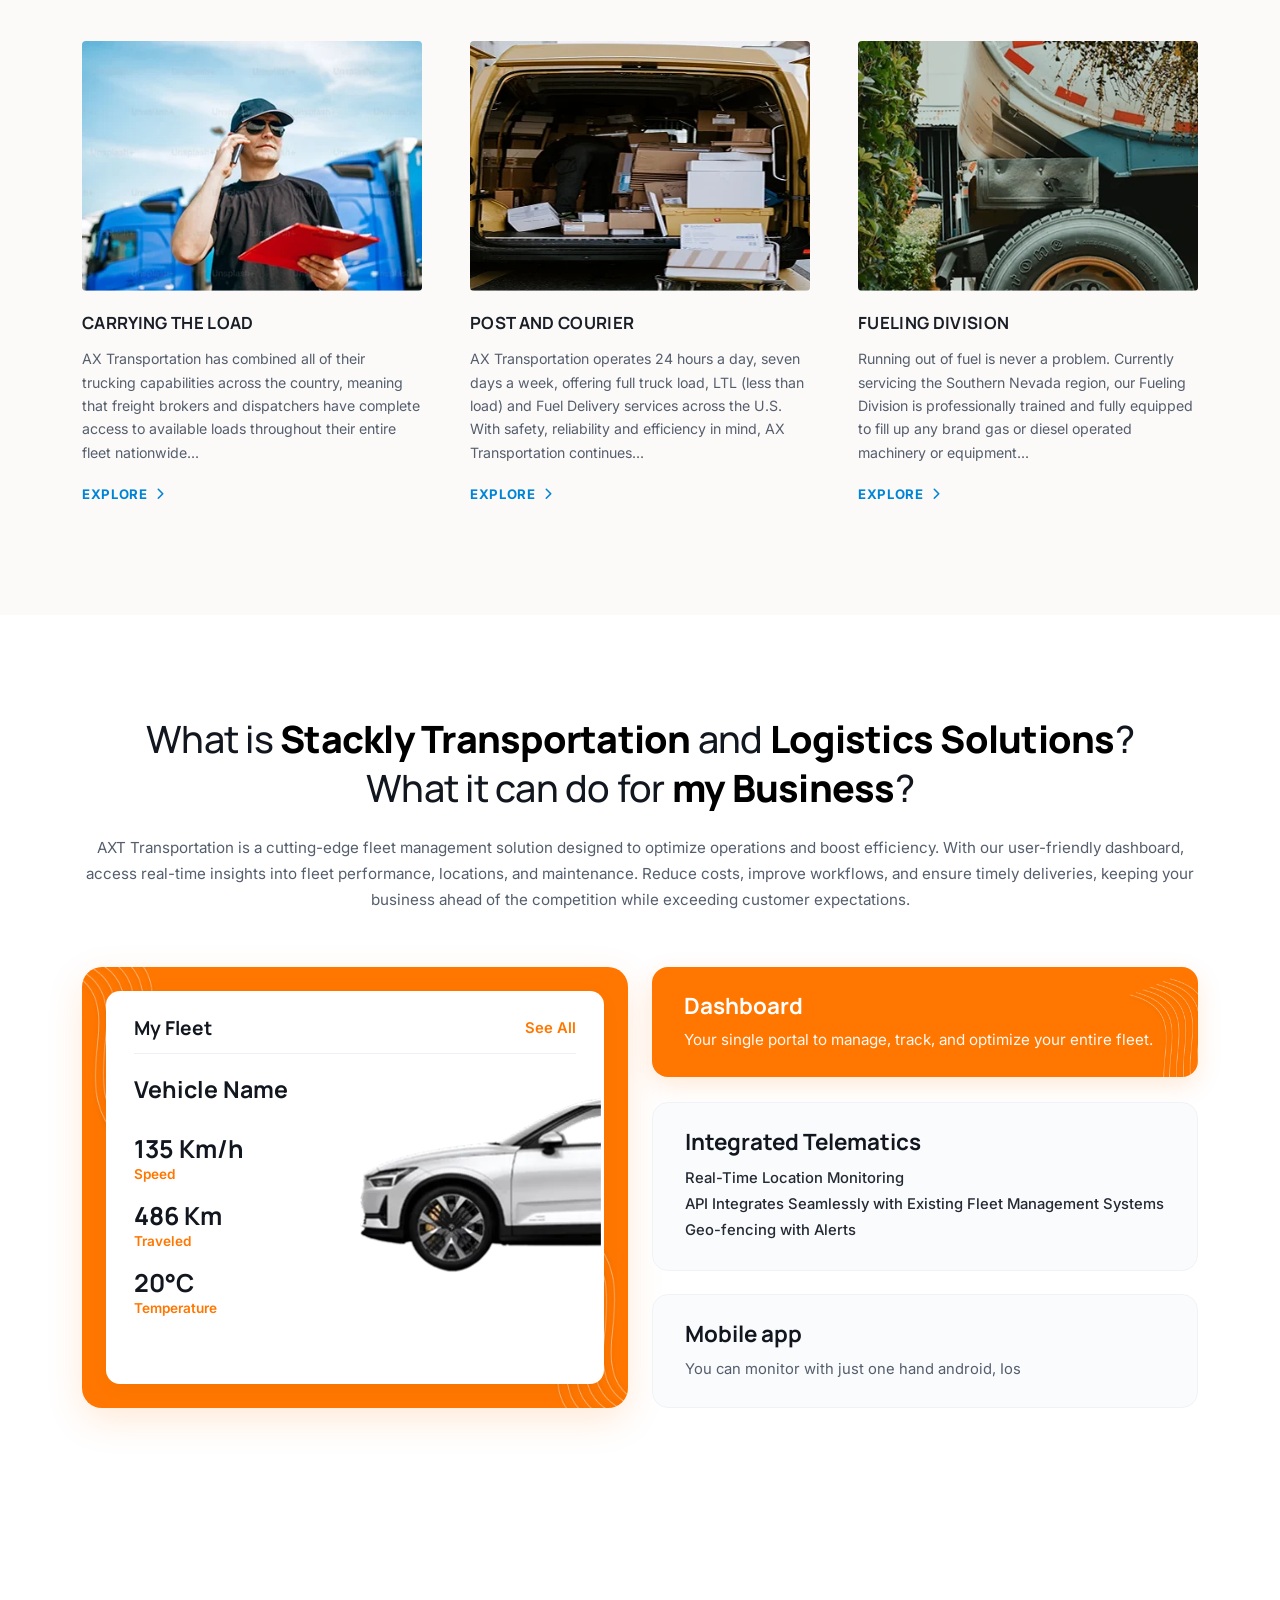
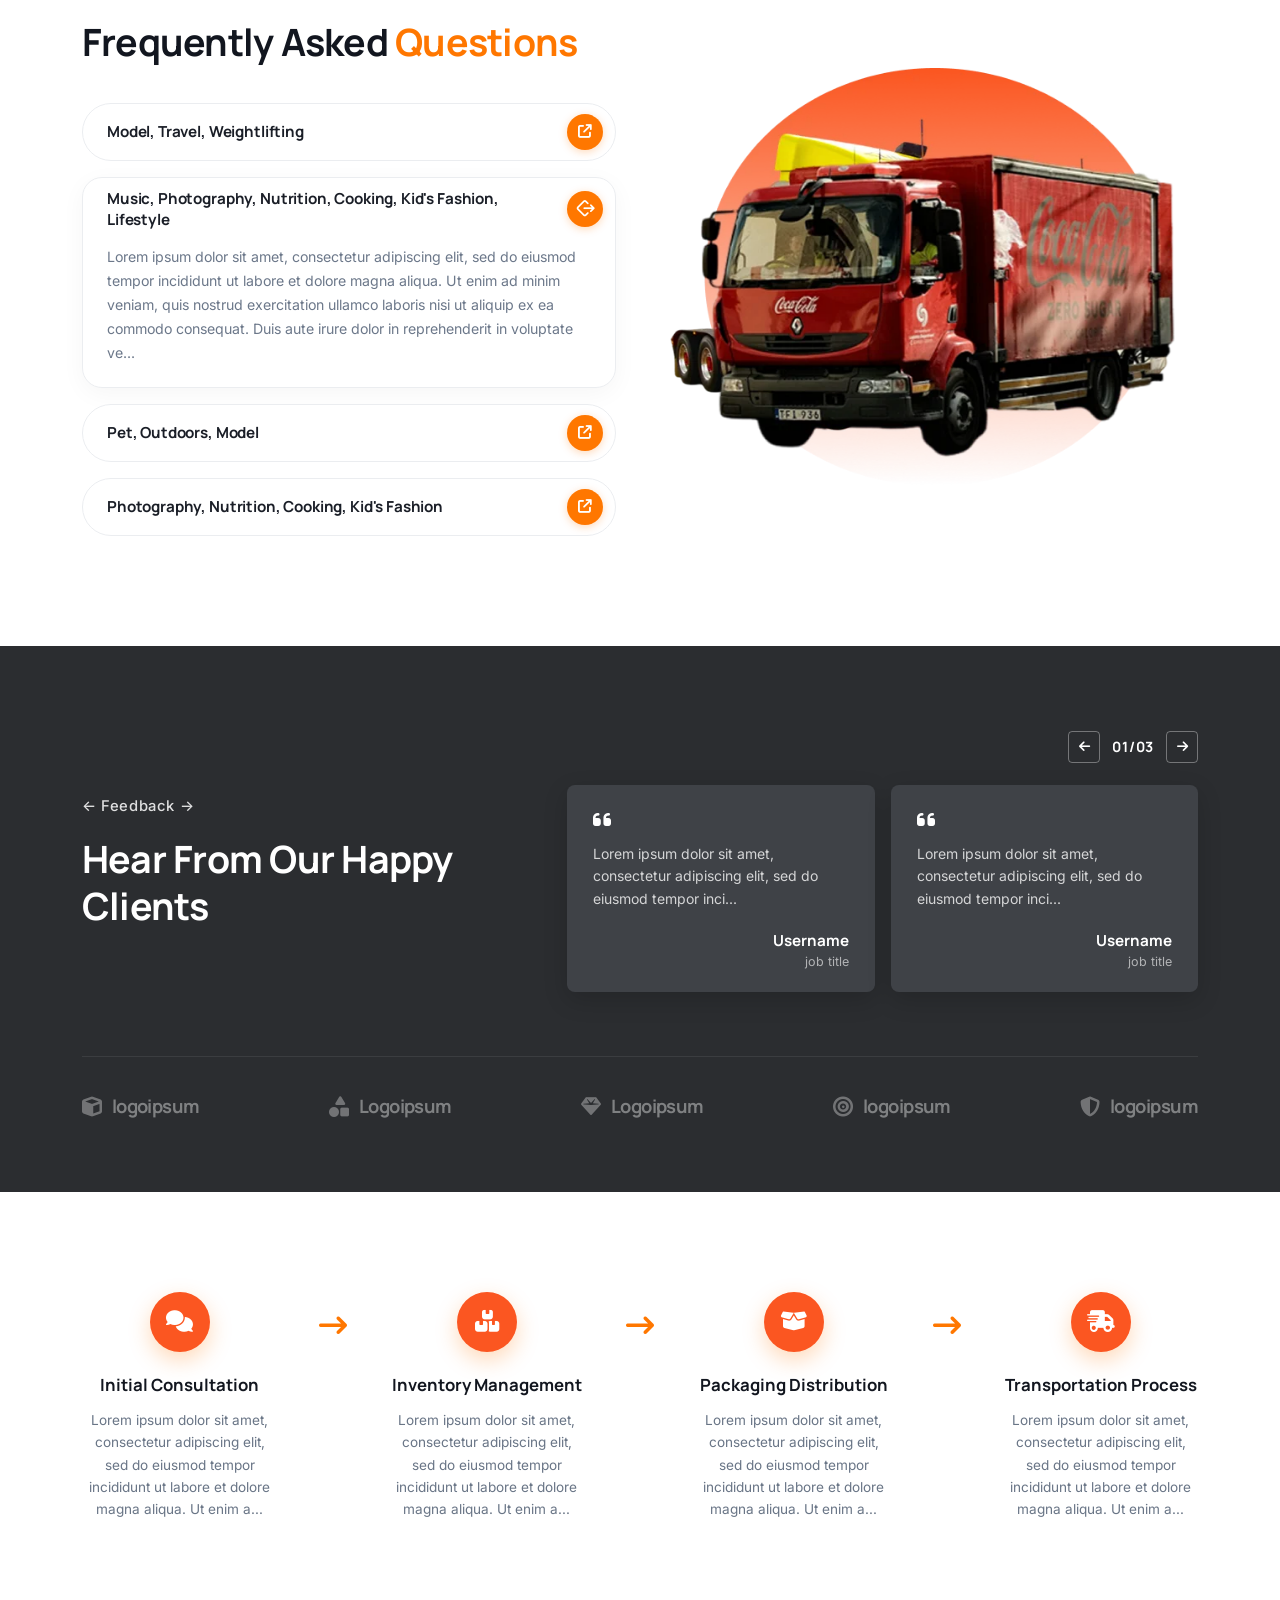
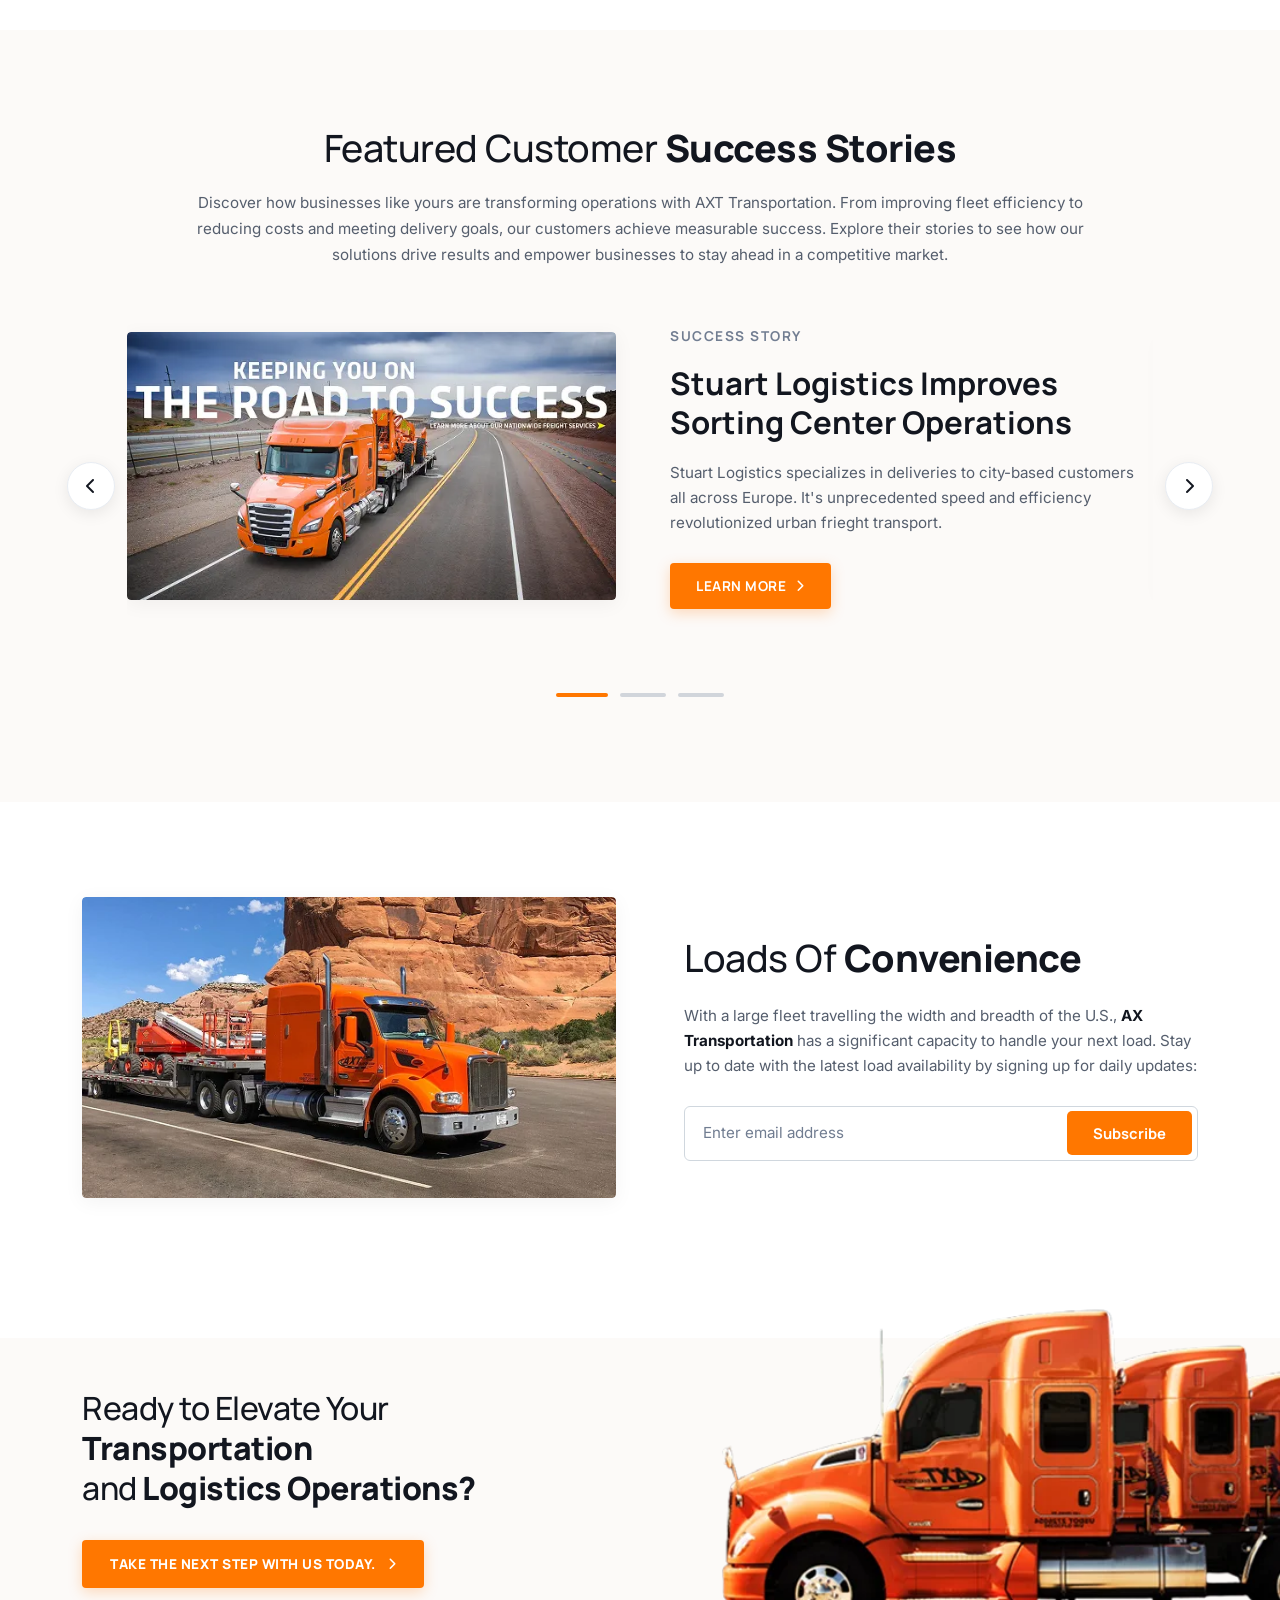
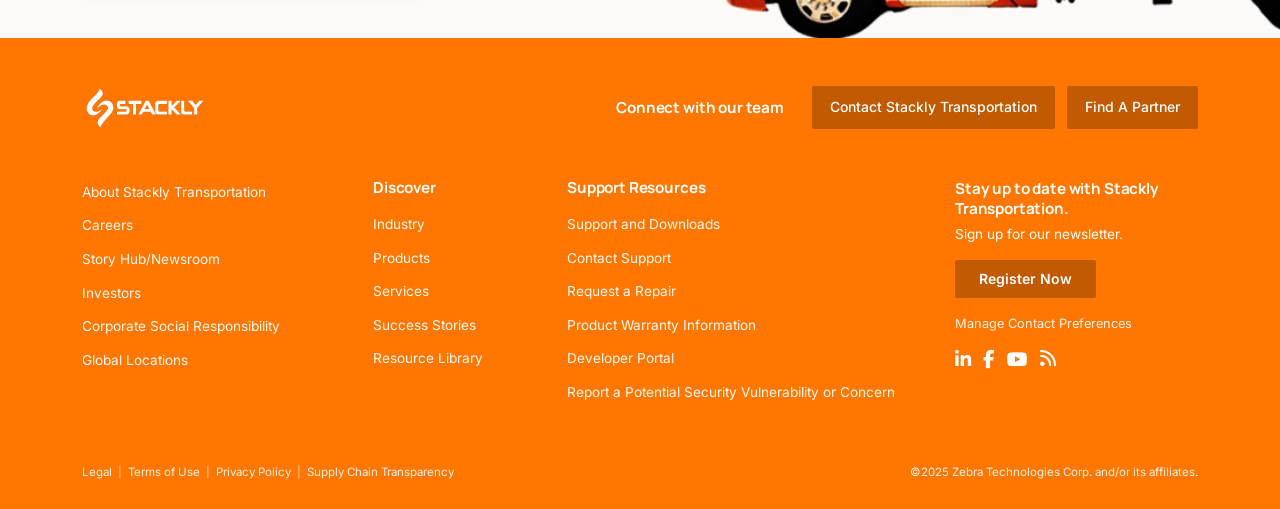
==== commit c9598060: "refactor: url changes" ====
--- a/index.html
+++ b/index.html
@@ -56,7 +56,7 @@
                 move in a world where every mile matters.
               </p>
               <div class="hero-actions fade-in-element delay-4">
-                <a href="pages/contact.html" class="btn btn-primary">
+                <a href="#" class="btn btn-primary">
                   <span>REQUEST A FREIGHT QUOTE NOW</span>
                   <i
                     class="fa-solid fa-chevron-right btn-arrow"
@@ -200,7 +200,7 @@
                   and dispatchers have complete access to available loads
                   throughout their entire fleet nationwide...
                 </p>
-                <a href="pages/services.html" class="segment-link">
+                <a href="#" class="segment-link">
                   <span>EXPLORE</span>
                   <i class="fa-solid fa-chevron-right" aria-hidden="true"></i>
                 </a>
@@ -227,7 +227,7 @@
                   Delivery services across the U.S. With safety, reliability and
                   efficiency in mind, AX Transportation continues...
                 </p>
-                <a href="pages/services.html" class="segment-link">
+                <a href="#" class="segment-link">
                   <span>EXPLORE</span>
                   <i class="fa-solid fa-chevron-right" aria-hidden="true"></i>
                 </a>
@@ -254,7 +254,7 @@
                   professionally trained and fully equipped to fill up any brand
                   gas or diesel operated machinery or equipment...
                 </p>
-                <a href="pages/services.html" class="segment-link">
+                <a href="#" class="segment-link">
                   <span>EXPLORE</span>
                   <i class="fa-solid fa-chevron-right" aria-hidden="true"></i>
                 </a>
@@ -314,9 +314,7 @@
                 <!-- Header -->
                 <div class="fleet-card-header">
                   <h3 class="fleet-card-title">My Fleet</h3>
-                  <a href="pages/services.html" class="fleet-see-all-link"
-                    >See All</a
-                  >
+                  <a href="#" class="fleet-see-all-link">See All</a>
                 </div>
                 <div class="fleet-card-divider"></div>
 
@@ -915,7 +913,7 @@
                         customers all across Europe. It's unprecedented speed
                         and efficiency revolutionized urban frieght transport.
                       </p>
-                      <a href="pages/blog.html" class="btn btn-story-learn">
+                      <a href="#" class="btn btn-story-learn">
                         <span>LEARN MORE</span>
                         <i
                           class="fa-solid fa-chevron-right story-arrow-icon"
@@ -953,7 +951,7 @@
                         reduced transit delays by 34% and lowered fuel
                         consumption across their commercial fleet.
                       </p>
-                      <a href="pages/blog.html" class="btn btn-story-learn">
+                      <a href="#" class="btn btn-story-learn">
                         <span>LEARN MORE</span>
                         <i
                           class="fa-solid fa-chevron-right story-arrow-icon"
@@ -992,7 +990,7 @@
                         zero cargo spoilage and 99.8% on-time delivery across
                         northern shipping routes.
                       </p>
-                      <a href="pages/blog.html" class="btn btn-story-learn">
+                      <a href="#" class="btn btn-story-learn">
                         <span>LEARN MORE</span>
                         <i
                           class="fa-solid fa-chevron-right story-arrow-icon"
@@ -1106,7 +1104,7 @@
                 and <strong>Logistics Operations?</strong>
               </h2>
               <div class="next-step-action mt-4 pt-lg-2">
-                <a href="pages/contact.html" class="btn btn-take-step">
+                <a href="#" class="btn btn-take-step">
                   <span>TAKE THE NEXT STEP WITH US TODAY.</span>
                   <i class="fa-solid fa-chevron-right" aria-hidden="true"></i>
                 </a>
--- a/assets/css/styles.css
+++ b/assets/css/styles.css
@@ -186,11 +186,10 @@
 }
 
 .navbar-wrapper {
-  display: flex;
-  align-items: center;
-  justify-content: space-between;
+  display: grid;
+  grid-template-columns: 1fr auto 1fr;
+  align-items: center;
   gap: 20px;
-  position: relative;
 }
 
 .navbar-brand {
@@ -209,15 +208,15 @@
 
 /* Desktop Navigation */
 .desktop-navigation {
-  position: absolute;
-  left: 50%;
-  transform: translateX(-50%);
+  display: flex;
+  justify-content: center;
 }
 
 .nav-menu {
   display: flex;
   align-items: center;
-  gap: 32px;
+  gap: 24px;
+  flex-wrap: nowrap;
 }
 
 .nav-menu .nav-item {
@@ -262,8 +261,8 @@
 .header-right-actions {
   display: flex;
   align-items: center;
+  justify-content: flex-end;
   gap: 16px;
-  flex-shrink: 0;
 }
 
 /* Search Wrapper & Form */
@@ -615,6 +614,10 @@
   .site-logo {
     height: 32px;
   }
+  .navbar-wrapper {
+    display: flex;
+    justify-content: space-between;
+  }
 }
 
 /* --------------------------------------------------------------------------
@@ -1537,7 +1540,9 @@
 .client-logo-icon {
   font-size: 1.25rem;
   opacity: 0.85;
-  transition: transform 0.3s ease, color 0.3s ease;
+  transition:
+    transform 0.3s ease,
+    color 0.3s ease;
 }
 
 .client-logo-text {
@@ -2126,6 +2131,14 @@
    15. Responsive Breakpoints
    -------------------------------------------------------------------------- */
 @media (max-width: 1199px) {
+  .header-search-wrapper {
+    width: 170px;
+  }
+
+  .nav-menu {
+    gap: 18px;
+  }
+
   .hero-title {
     font-size: 2.85rem;
   }
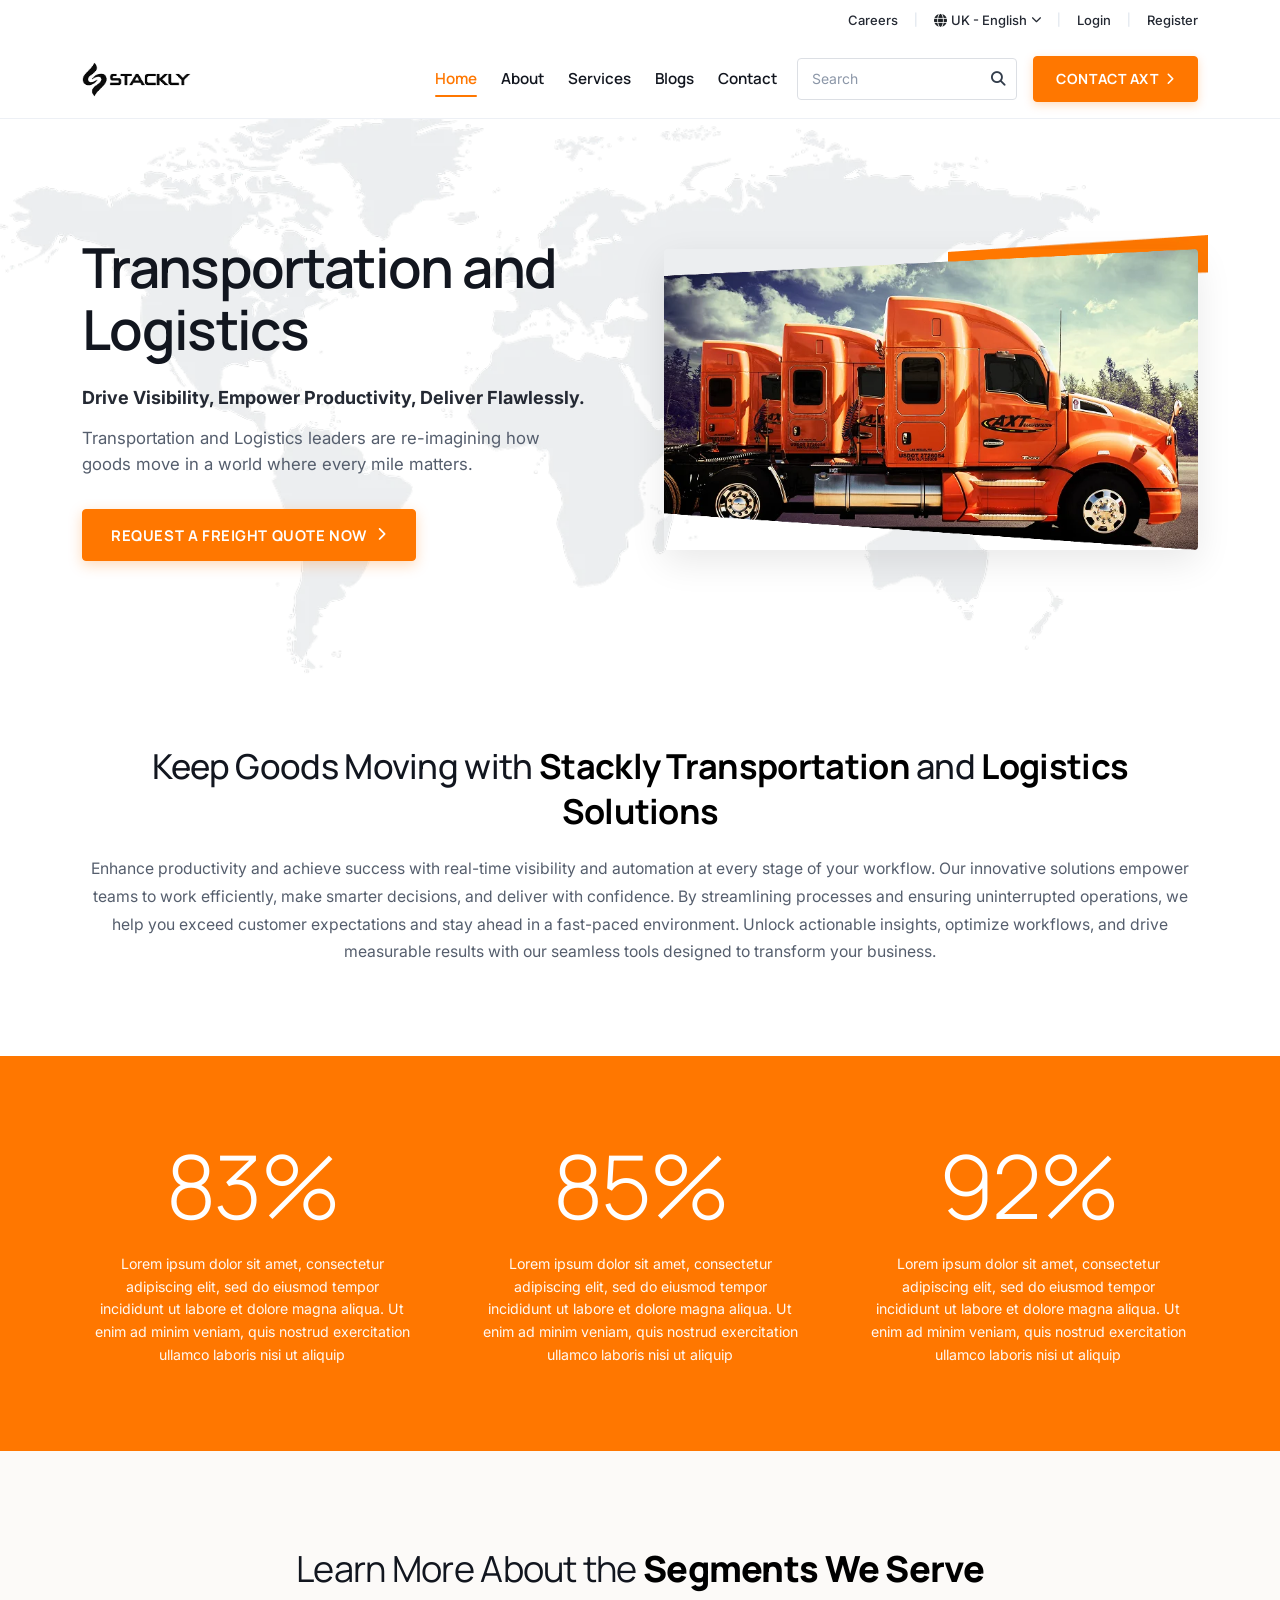
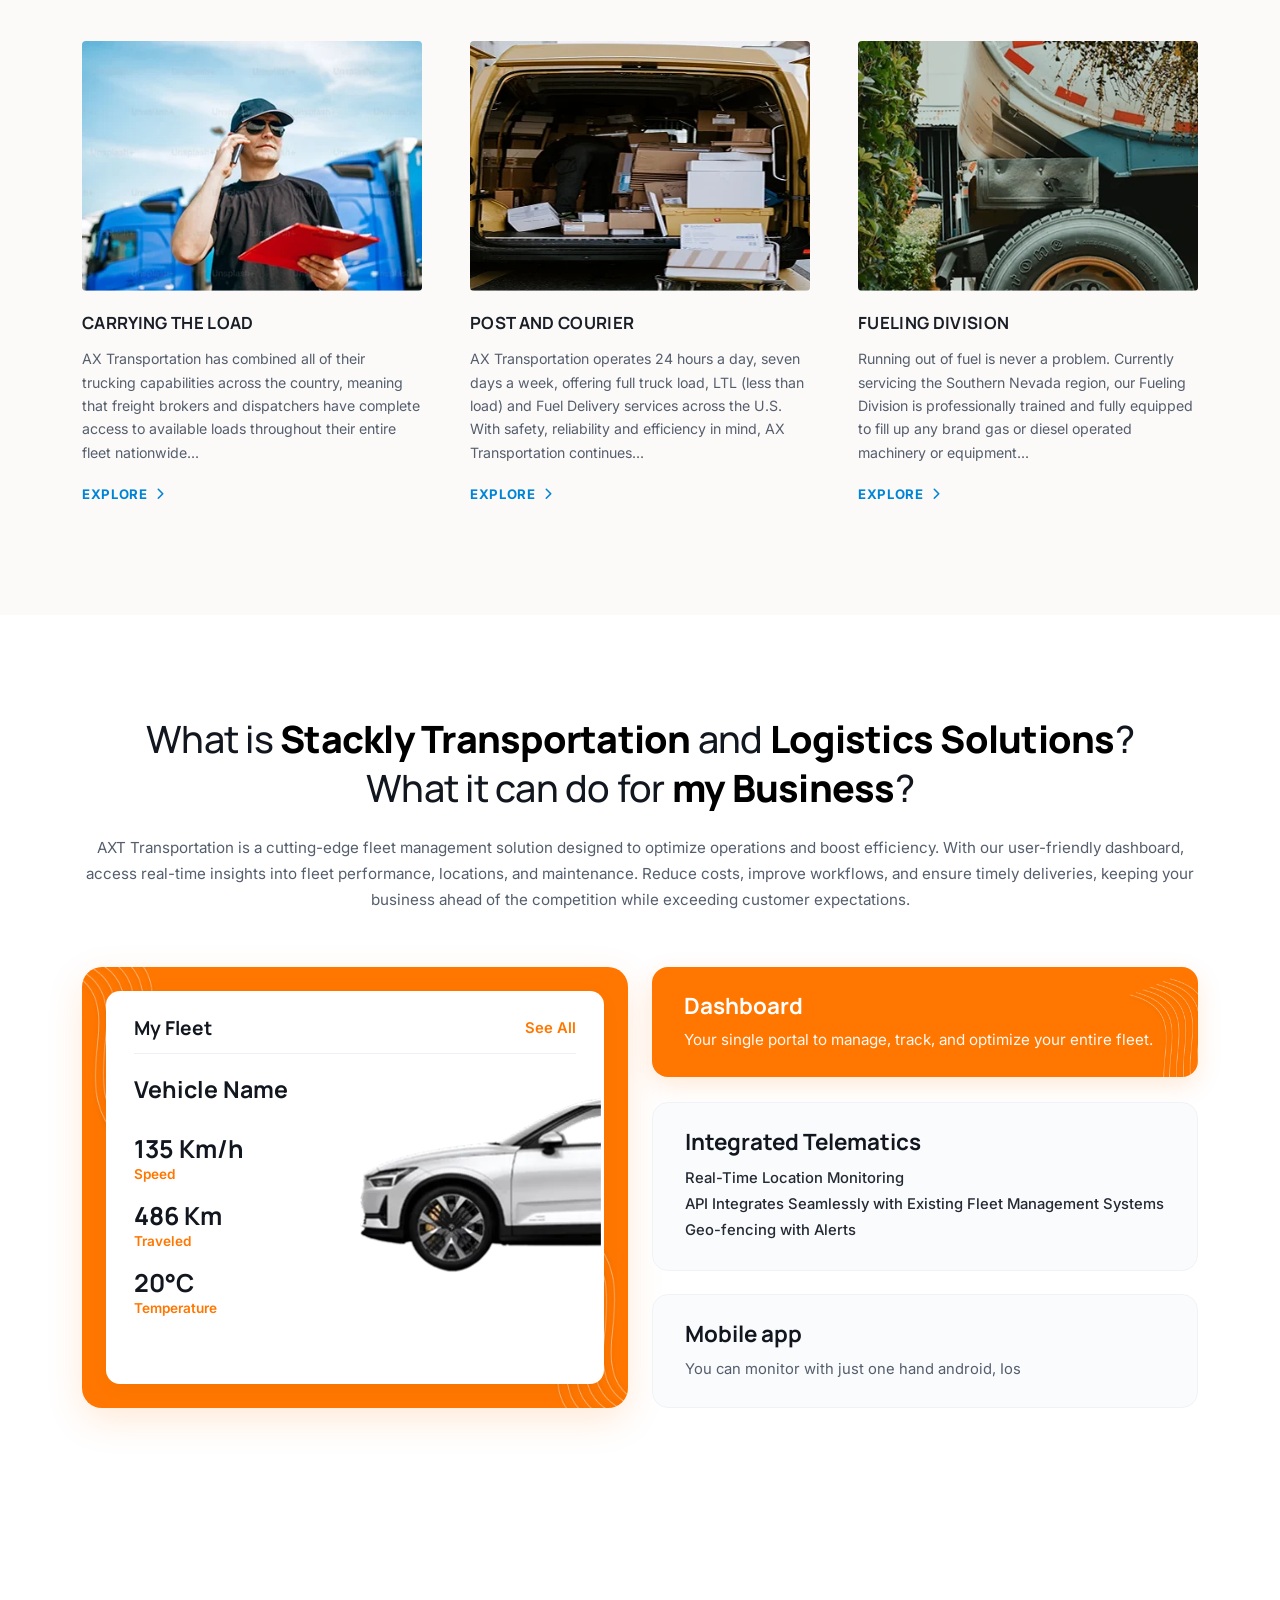
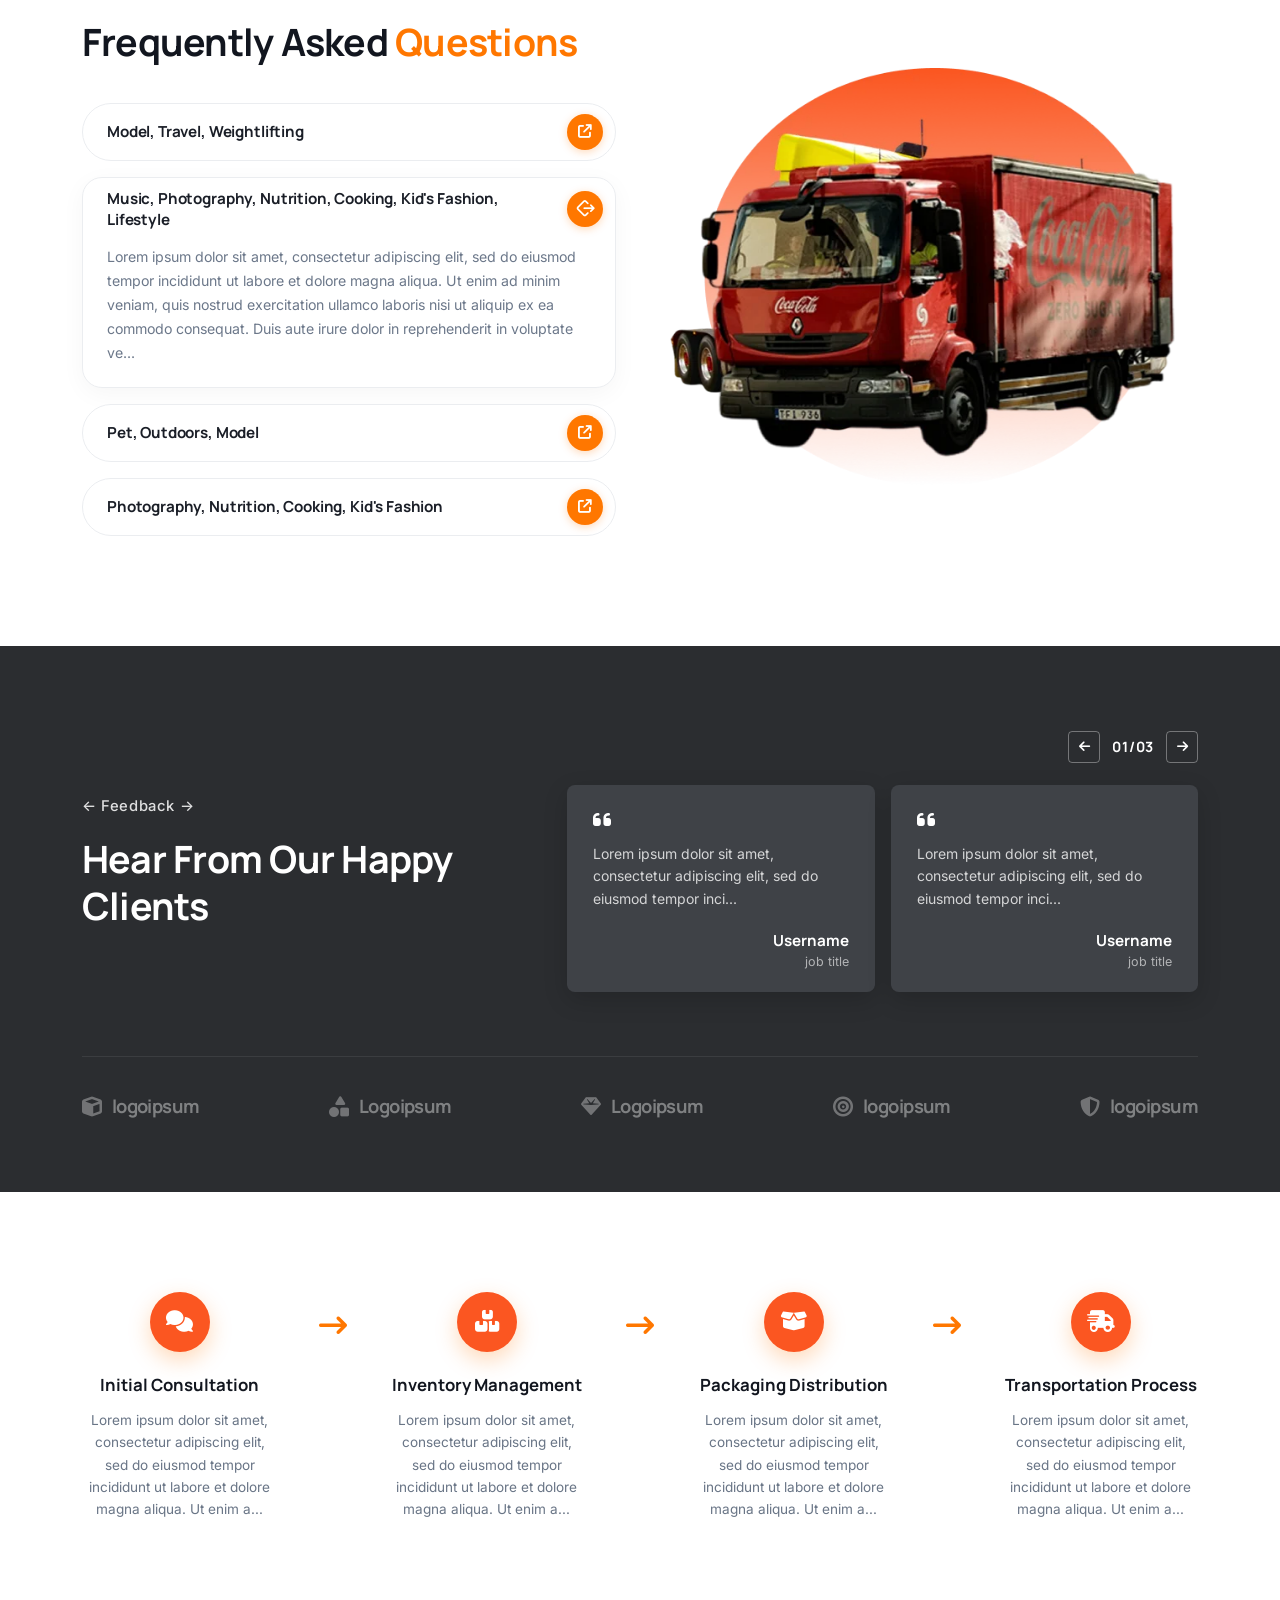
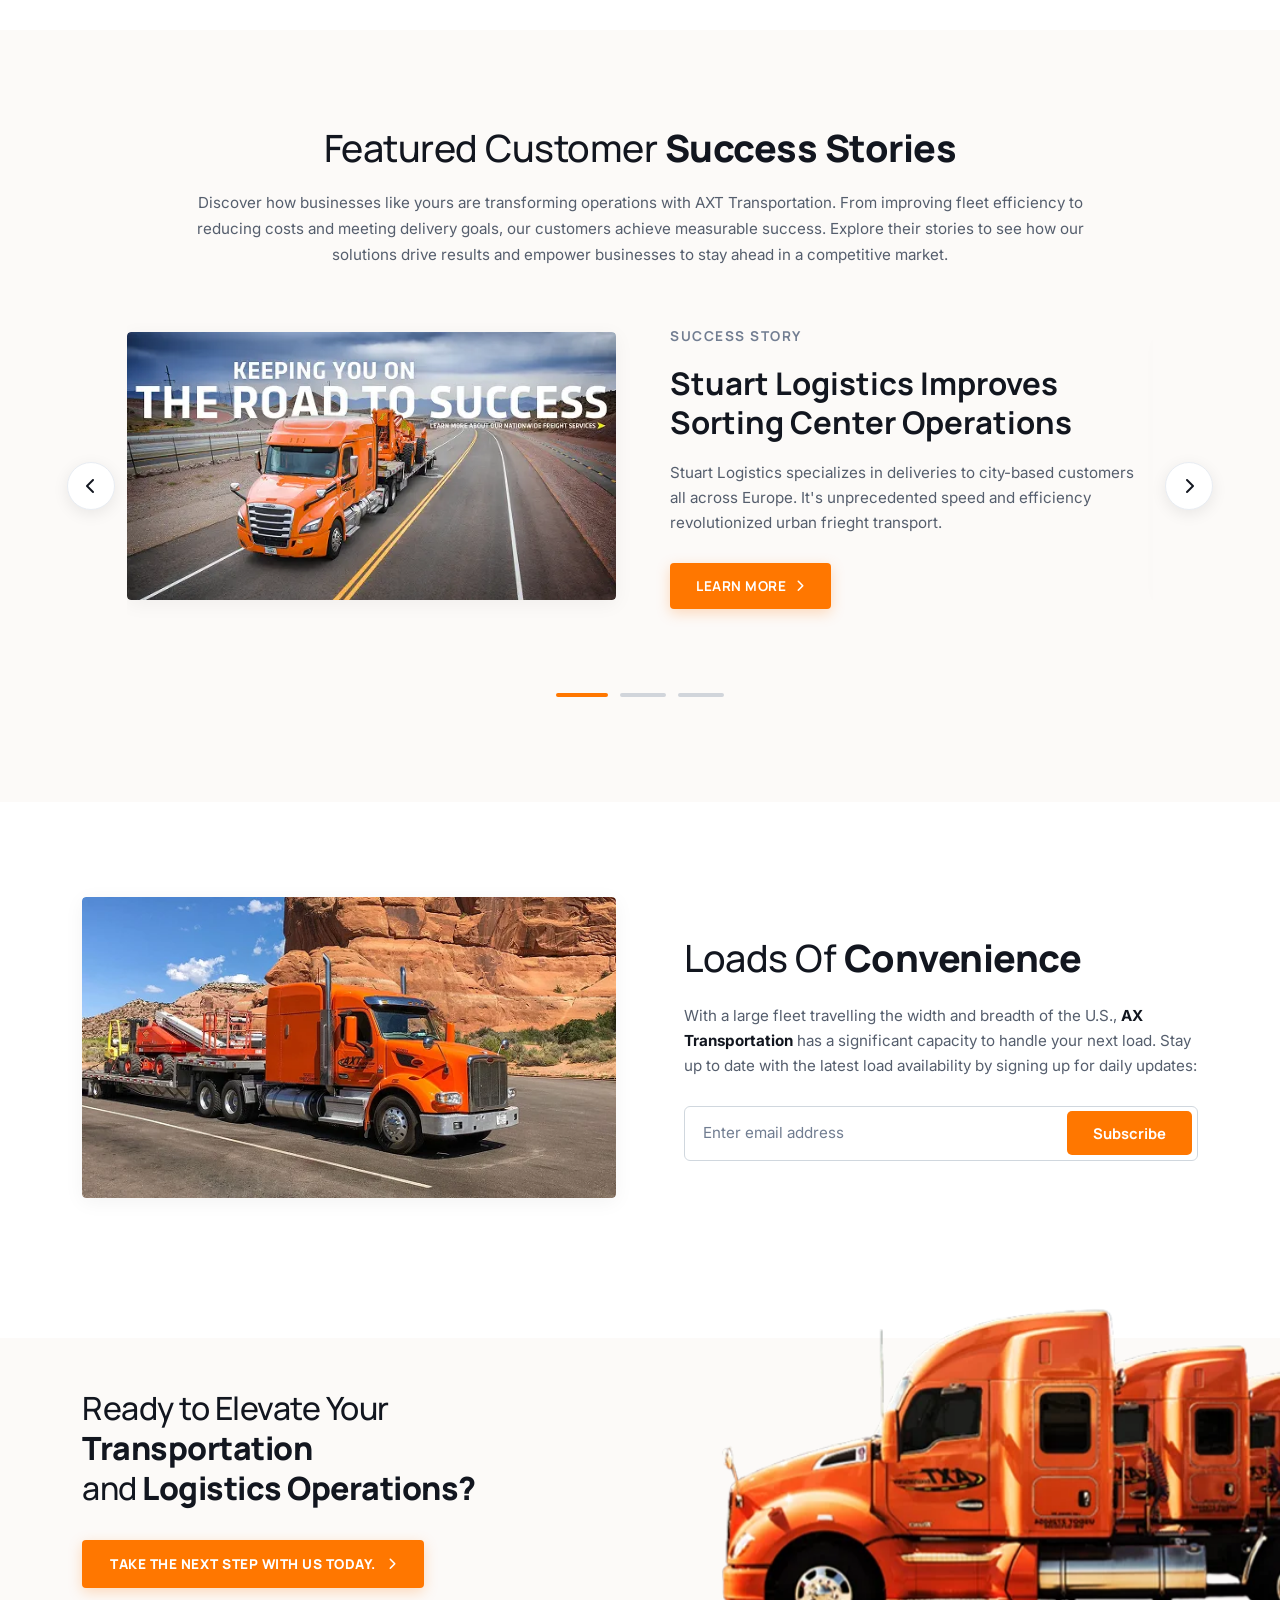
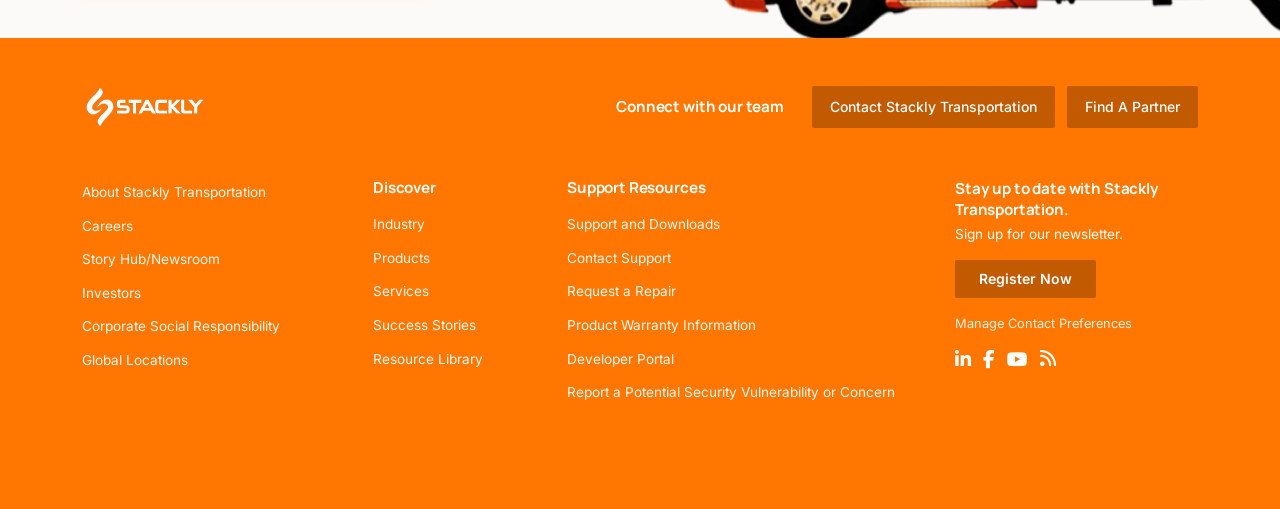
==== commit 26ca7c09: "refactor: animations added" ====
--- a/index.html
+++ b/index.html
@@ -1119,7 +1119,7 @@
       <img
         src="assets/images/home/home-next-step-image.webp"
         alt="AX Transportation Commercial Fleet"
-        class="next-step-img"
+        class="next-step-img fade-in-element delay-2"
         loading="lazy"
       />
     </section>
--- a/assets/css/styles.css
+++ b/assets/css/styles.css
@@ -2126,6 +2126,60 @@
 .delay-4 {
   transition-delay: 0.4s;
 }
+.delay-5 {
+  transition-delay: 0.5s;
+}
+.delay-6 {
+  transition-delay: 0.6s;
+}
+.delay-7 {
+  transition-delay: 0.7s;
+}
+.delay-8 {
+  transition-delay: 0.8s;
+}
+
+.fade-in-left {
+  opacity: 0;
+  transform: translateX(-30px);
+  transition:
+    opacity 0.8s cubic-bezier(0.16, 1, 0.3, 1),
+    transform 0.8s cubic-bezier(0.16, 1, 0.3, 1);
+  will-change: opacity, transform;
+}
+
+.fade-in-left.is-visible {
+  opacity: 1;
+  transform: translateX(0);
+}
+
+.fade-in-right {
+  opacity: 0;
+  transform: translateX(30px);
+  transition:
+    opacity 0.8s cubic-bezier(0.16, 1, 0.3, 1),
+    transform 0.8s cubic-bezier(0.16, 1, 0.3, 1);
+  will-change: opacity, transform;
+}
+
+.fade-in-right.is-visible {
+  opacity: 1;
+  transform: translateX(0);
+}
+
+.fade-in-scale {
+  opacity: 0;
+  transform: scale(0.95);
+  transition:
+    opacity 0.8s cubic-bezier(0.16, 1, 0.3, 1),
+    transform 0.8s cubic-bezier(0.16, 1, 0.3, 1);
+  will-change: opacity, transform;
+}
+
+.fade-in-scale.is-visible {
+  opacity: 1;
+  transform: scale(1);
+}
 
 /* --------------------------------------------------------------------------
    15. Responsive Breakpoints
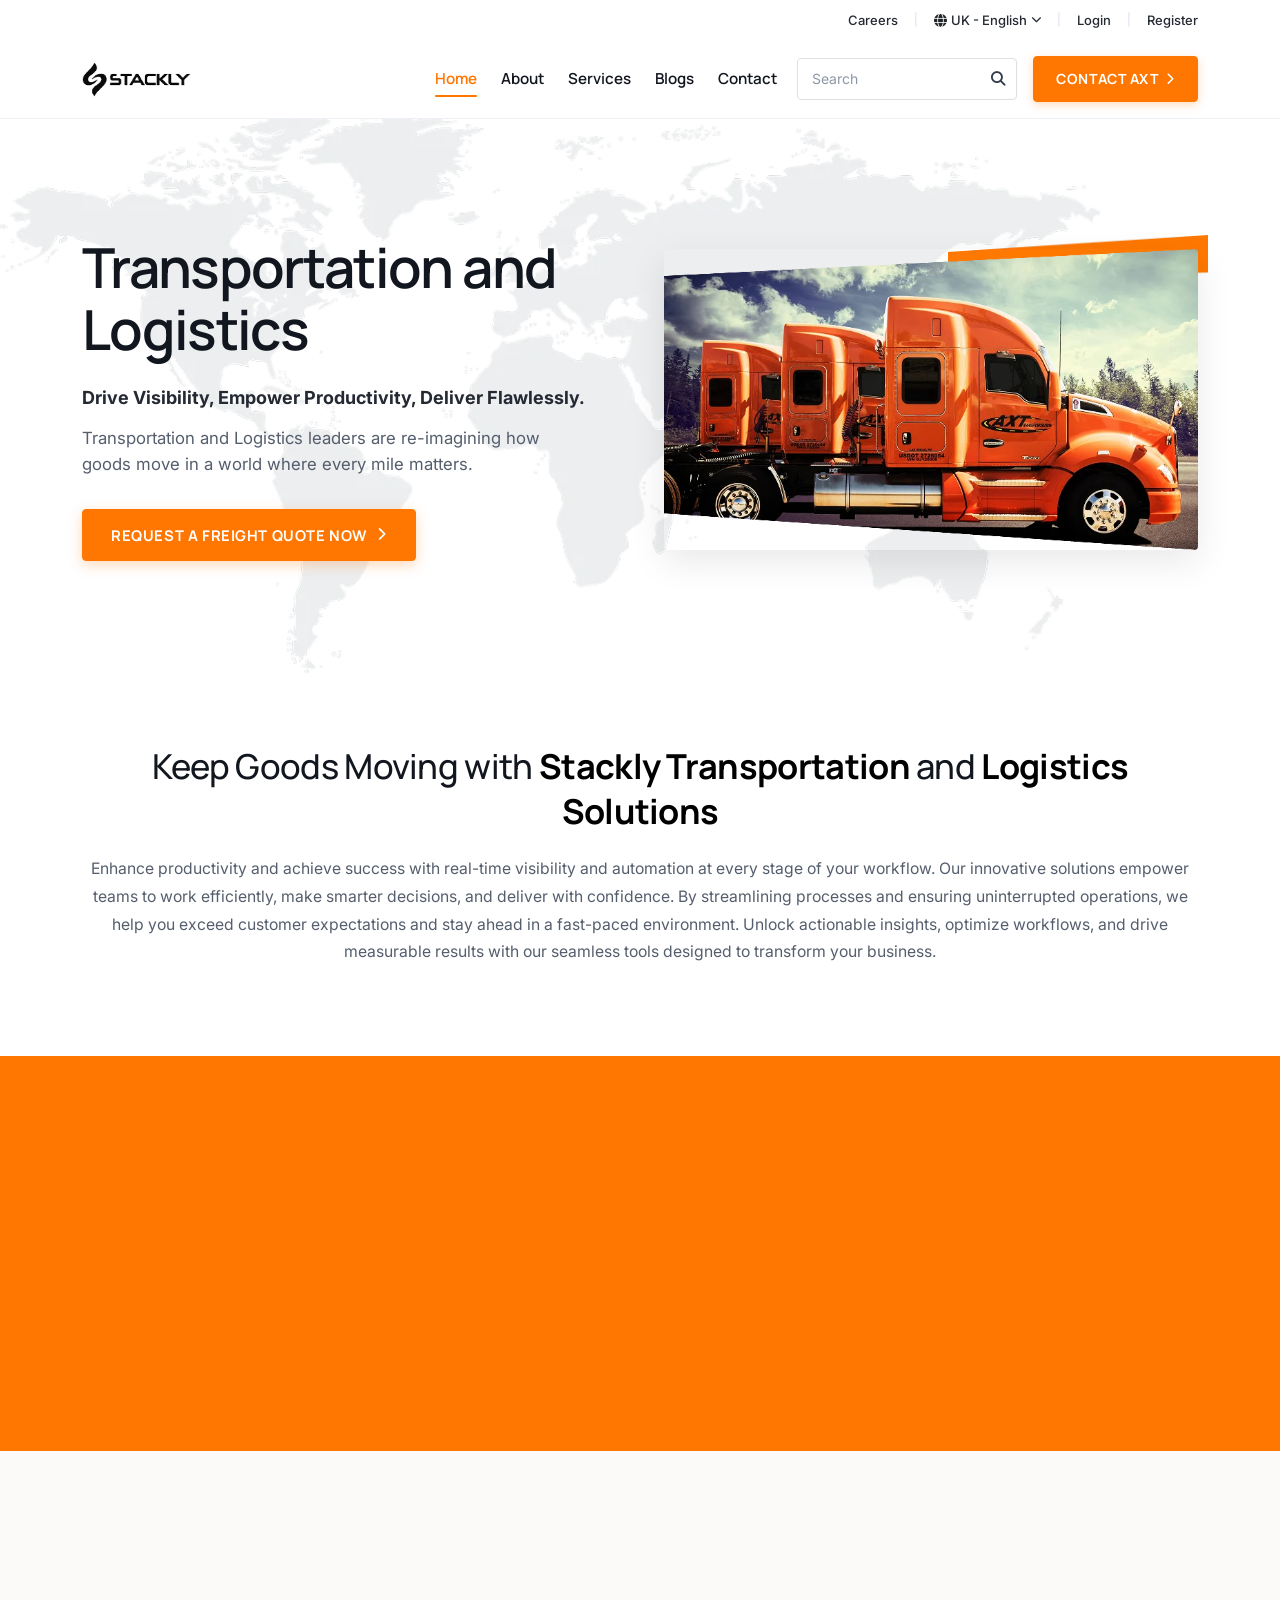
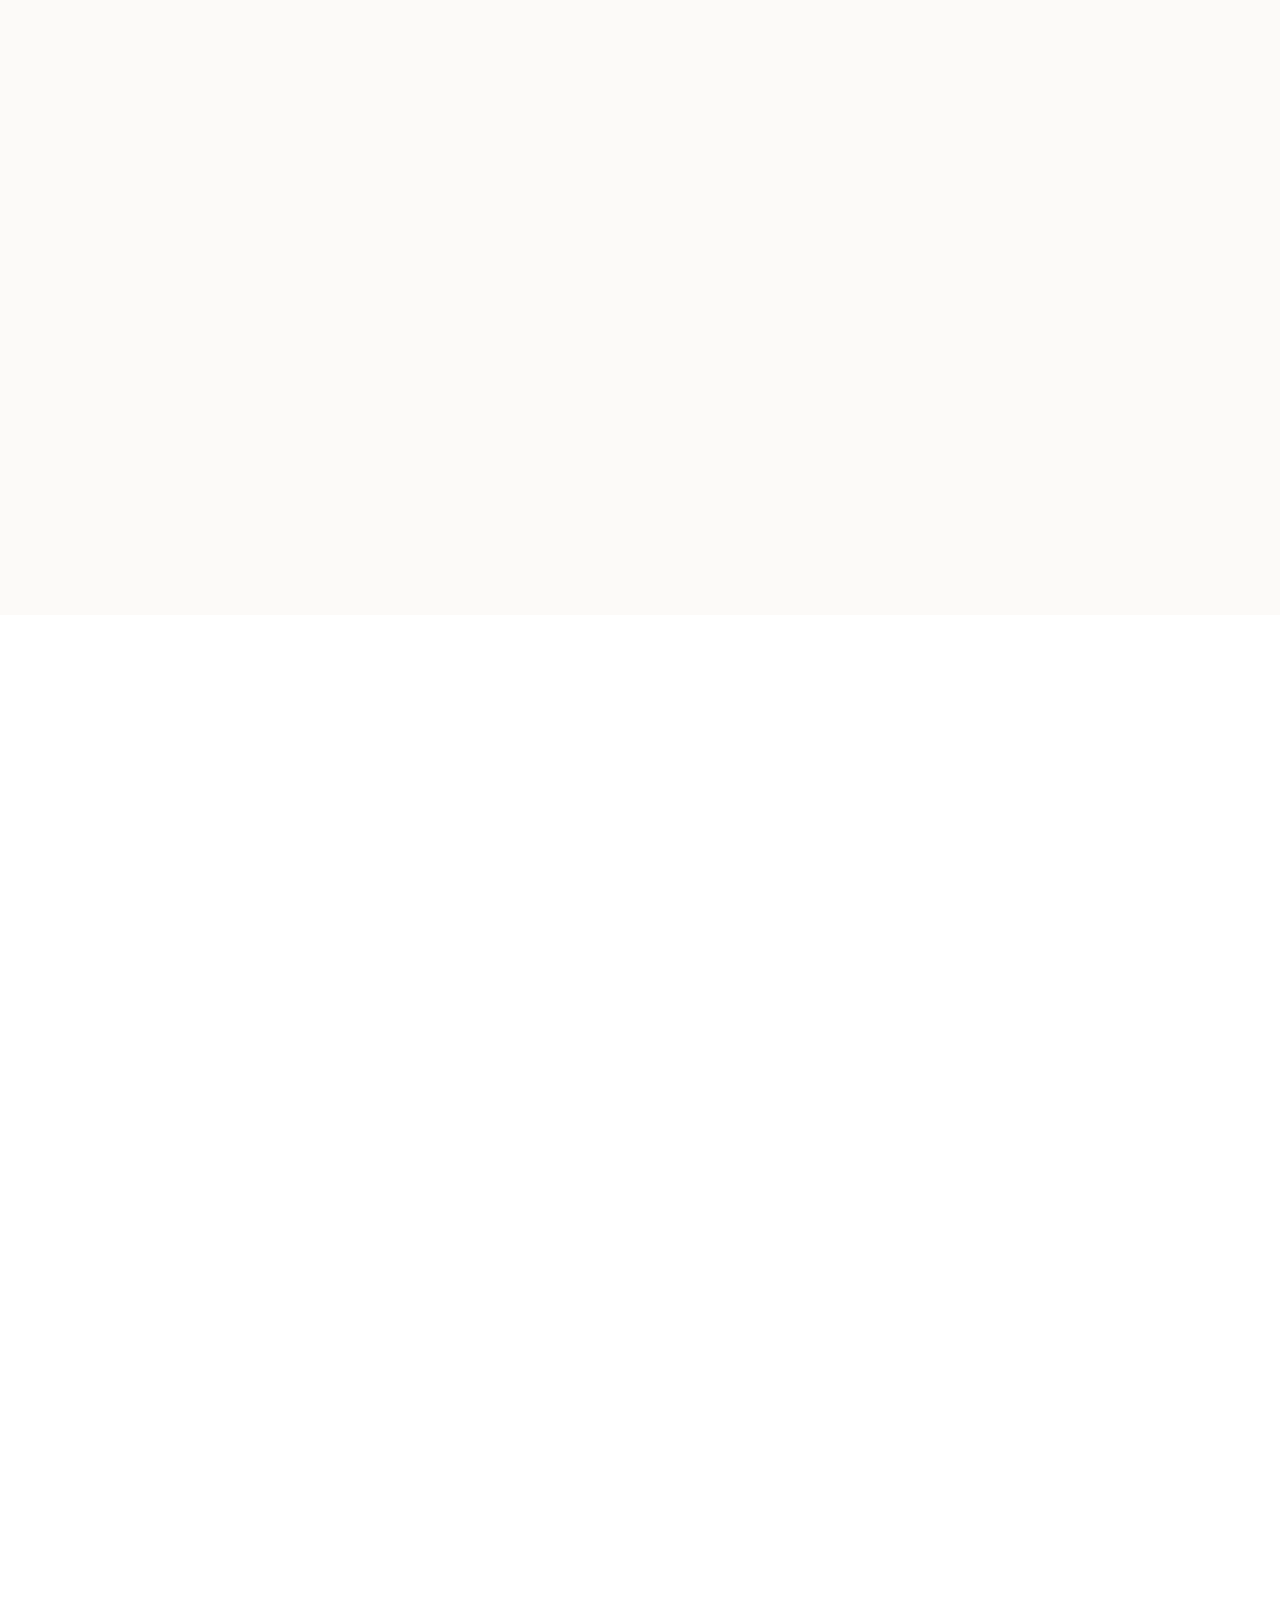
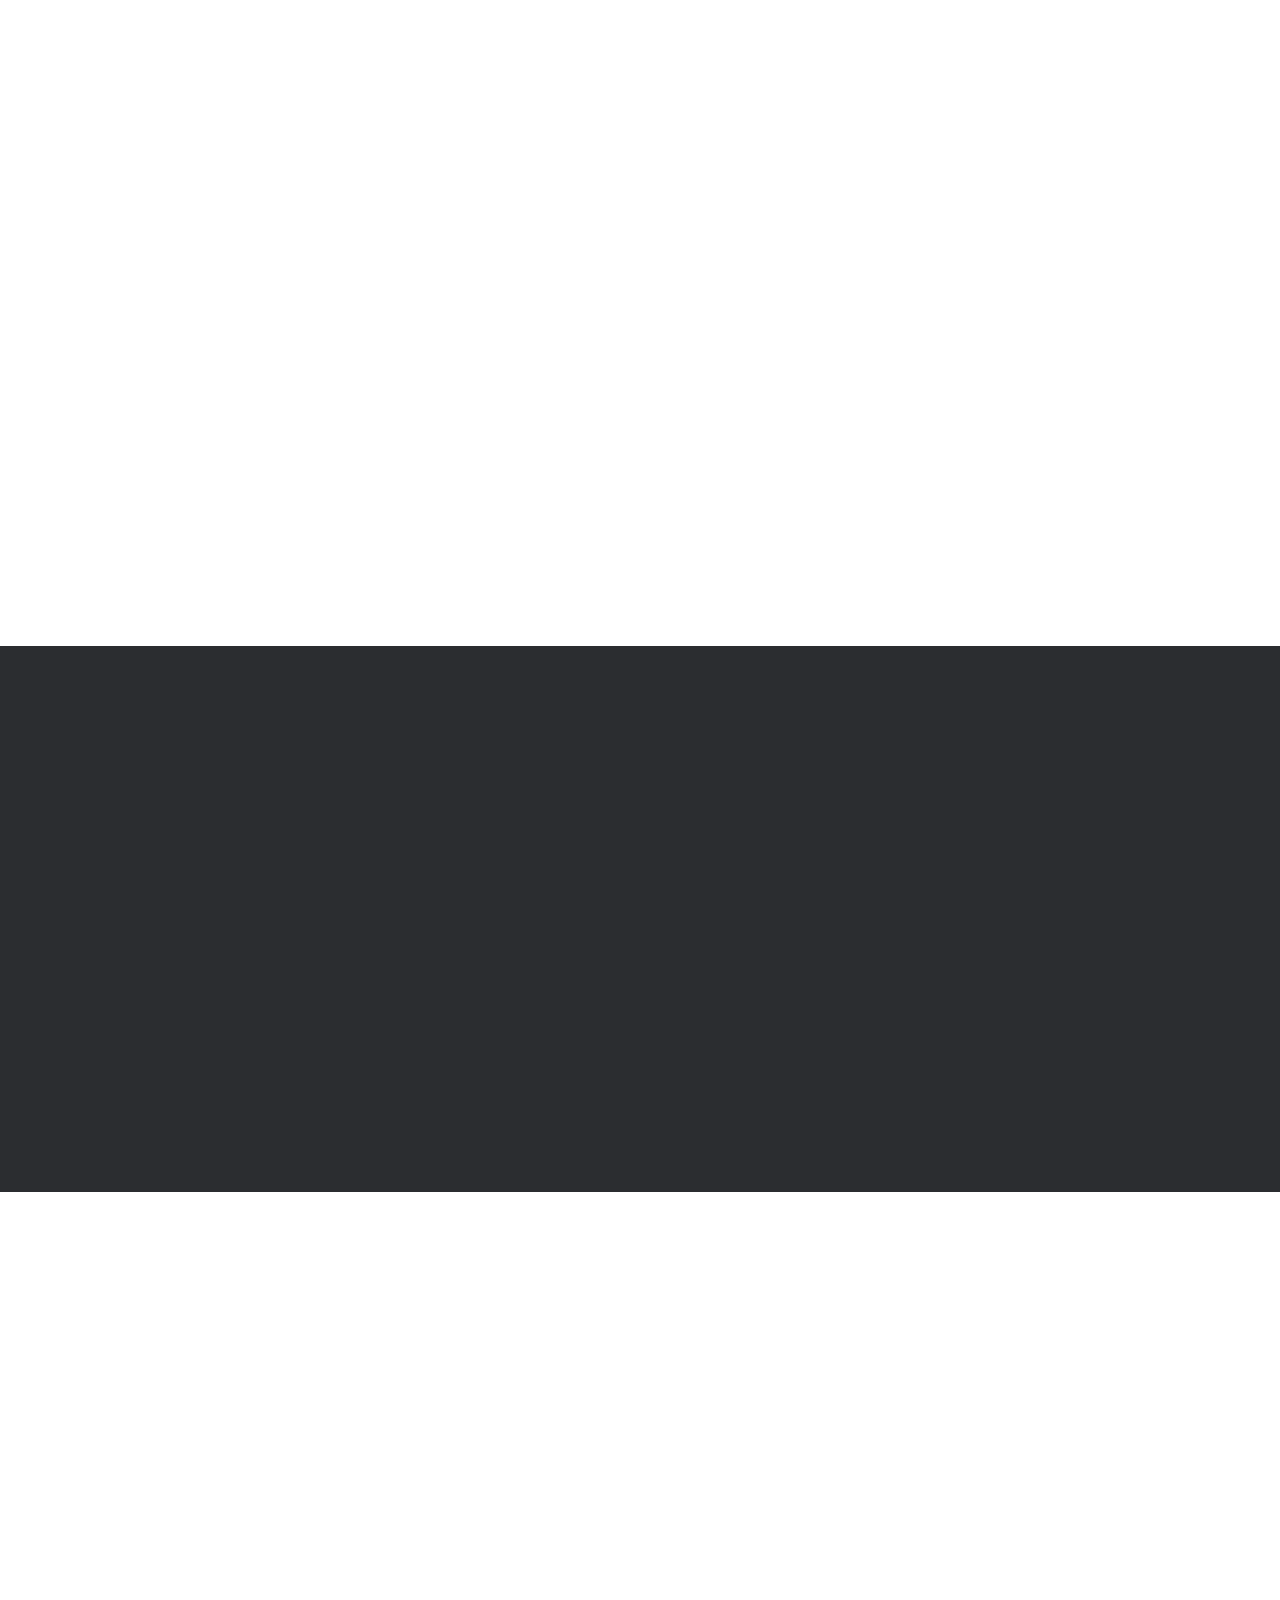
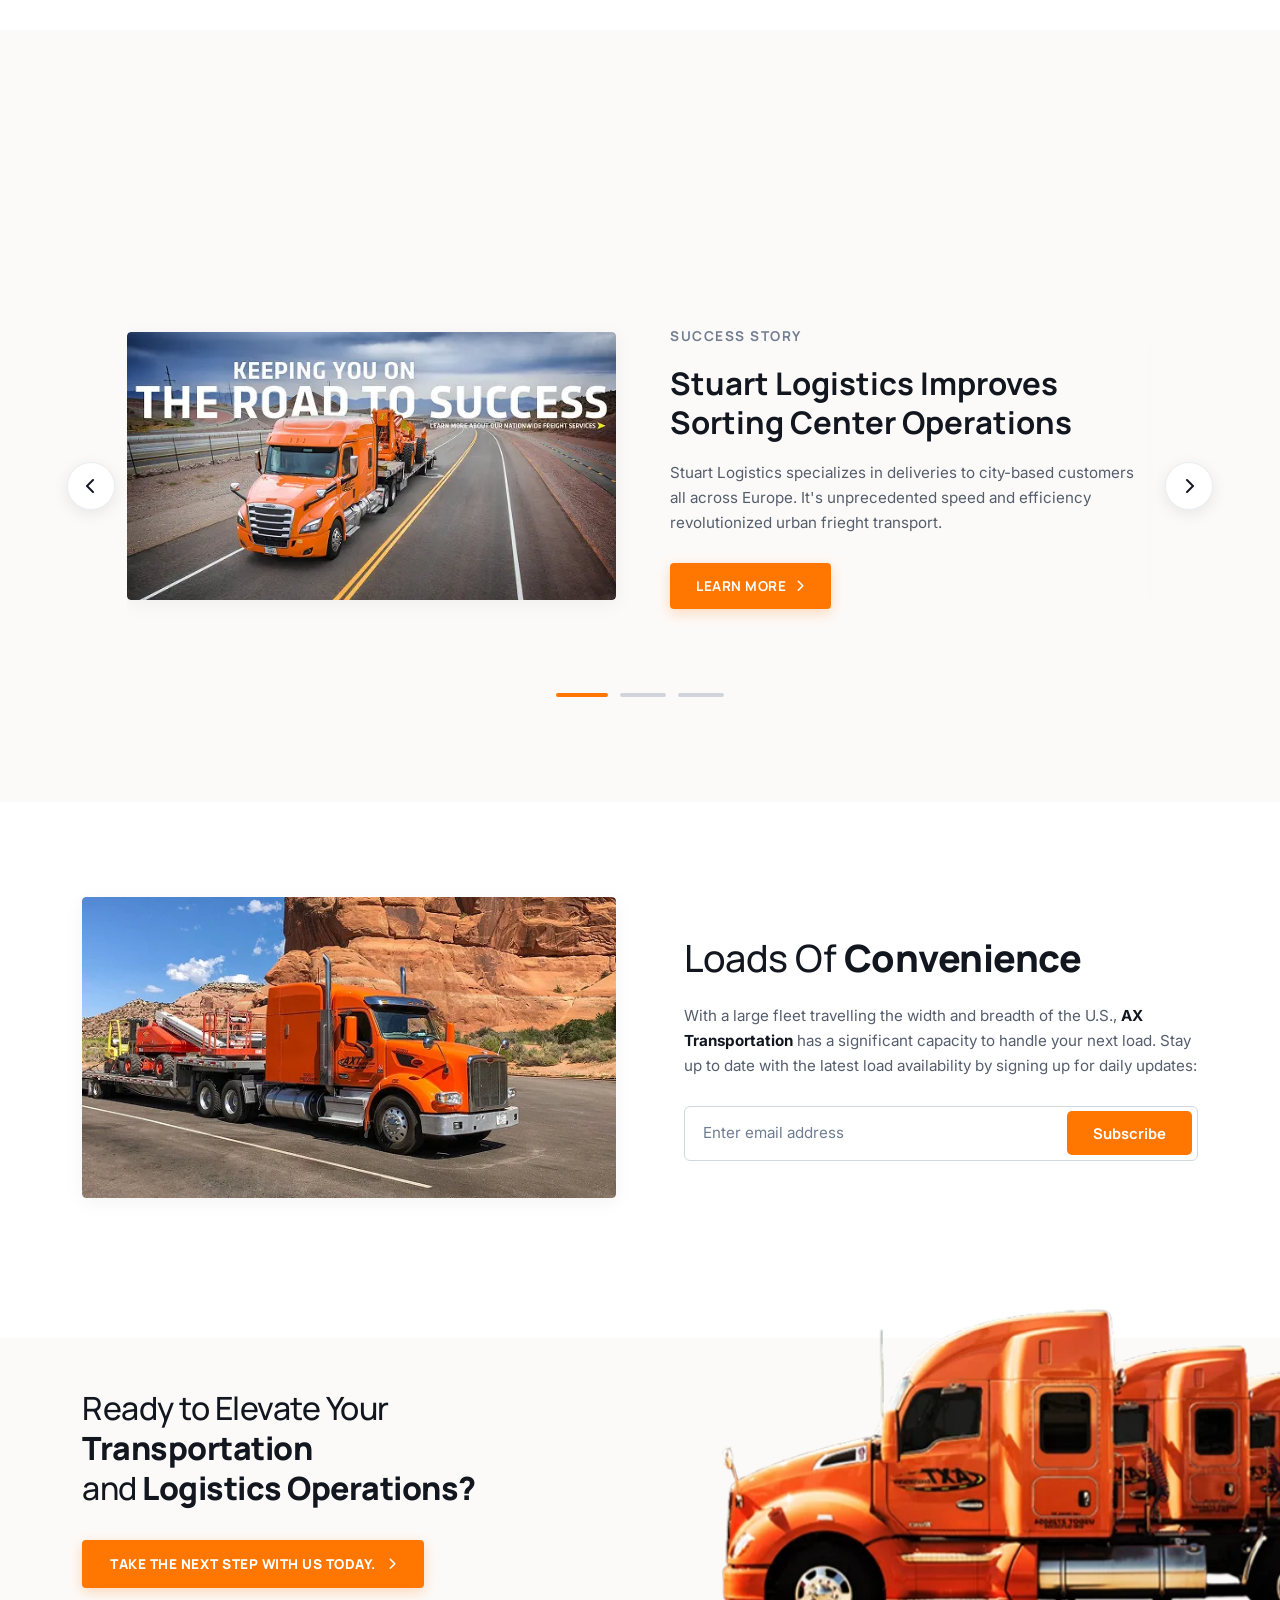
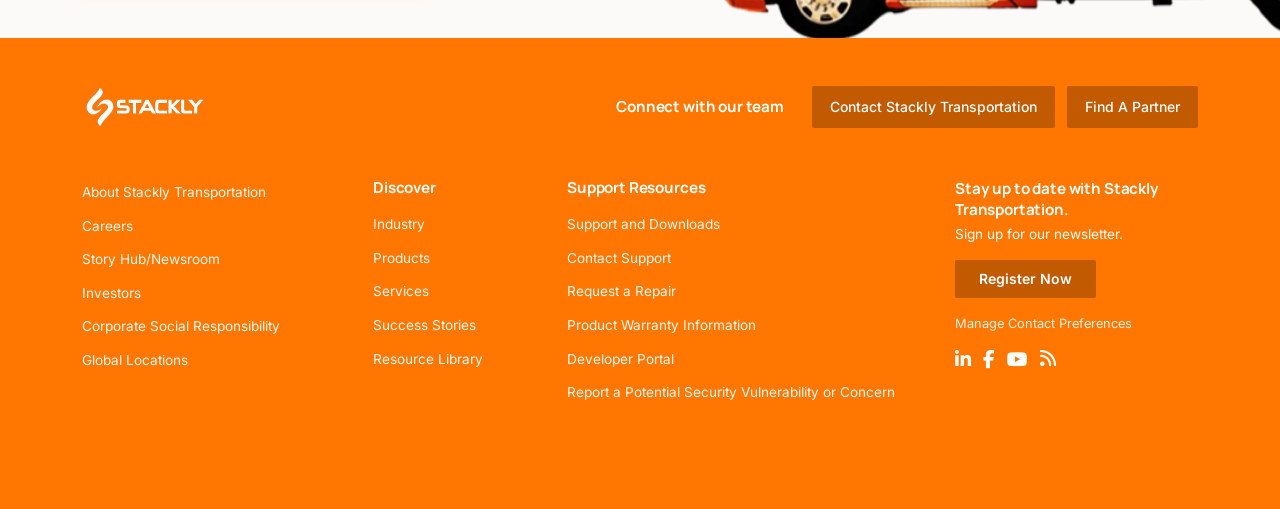
==== commit d97a6f55: "refactor: changes" ====
--- a/index.html
+++ b/index.html
@@ -30,10 +30,190 @@
       referrerpolicy="no-referrer"
     />
 
+    <!-- Critical Preloader Styles (Zero-FOUC) -->
+    <style>
+      body.preloader-active {
+        overflow: hidden !important;
+        height: 100vh !important;
+      }
+      body.preloader-active .fade-in-element,
+      body.preloader-active .fade-in-left,
+      body.preloader-active .fade-in-right,
+      body.preloader-active .fade-in-scale {
+        opacity: 0 !important;
+        pointer-events: none;
+        transition: none !important;
+      }
+      #site-preloader {
+        position: fixed;
+        inset: 0;
+        z-index: 999999;
+        background-color: #0b0f19;
+      }
+    </style>
+
     <!-- Custom CSS -->
     <link rel="stylesheet" href="assets/css/styles.css" />
   </head>
-  <body>
+  <body class="preloader-active">
+    <!-- ==========================================================================
+         Theme Preloader - Logistics & Transportation Edition
+         ========================================================================== -->
+    <div
+      id="site-preloader"
+      class="site-preloader"
+      role="status"
+      aria-live="polite"
+      aria-label="Loading Stackly Logistics & Transportation"
+    >
+      <!-- Subtle Futuristic Logistics Grid & Ambient Light -->
+      <div class="preloader-bg-grid"></div>
+      <div class="preloader-glow preloader-glow-1"></div>
+      <div class="preloader-glow preloader-glow-2"></div>
+
+      <!-- Core Glassmorphic Hub -->
+      <div class="preloader-container">
+        <!-- Brand Identity -->
+        <div class="preloader-brand">
+          <img
+            src="assets/images/logoStackly-footer.webp"
+            alt="Stackly Logistics"
+            class="preloader-logo"
+          />
+          <div>
+            <span class="preloader-badge">
+              <i class="fa-solid fa-shield-halved" aria-hidden="true"></i>
+              Global Freight Network
+            </span>
+          </div>
+        </div>
+
+        <!-- Multi-Modal Transport Mode Badges -->
+        <div class="preloader-mode-icons" aria-label="Transport Modes">
+          <div class="mode-icon active" title="Road Freight">
+            <i class="fa-solid fa-truck-fast" aria-hidden="true"></i>
+          </div>
+          <div class="mode-icon" title="Air Cargo">
+            <i class="fa-solid fa-plane-departure" aria-hidden="true"></i>
+          </div>
+          <div class="mode-icon" title="Ocean Logistics">
+            <i class="fa-solid fa-ship" aria-hidden="true"></i>
+          </div>
+        </div>
+
+        <!-- Interactive Vector Route Animation -->
+        <div class="preloader-track-scene">
+          <svg
+            class="preloader-route-svg"
+            viewBox="0 0 360 80"
+            fill="none"
+            xmlns="http://www.w3.org/2000/svg"
+          >
+            <defs>
+              <linearGradient
+                id="preloaderLineGradient"
+                x1="0%"
+                y1="0%"
+                x2="100%"
+                y2="0%"
+              >
+                <stop offset="0%" stop-color="#ff5500" />
+                <stop offset="50%" stop-color="#ff7700" />
+                <stop offset="100%" stop-color="#ffaa33" />
+              </linearGradient>
+            </defs>
+
+            <!-- Background Dashed Track Line -->
+            <path
+              class="route-bg-line"
+              d="M 30 40 C 90 10, 150 70, 210 40 C 260 15, 300 55, 330 40"
+            />
+            <!-- Animated Active Glowing Line -->
+            <path
+              class="route-active-line"
+              id="preloader-route-path"
+              d="M 30 40 C 90 10, 150 70, 210 40 C 260 15, 300 55, 330 40"
+            />
+
+            <!-- Origin Waypoint -->
+            <circle
+              cx="30"
+              cy="40"
+              r="5"
+              class="waypoint-node waypoint-start"
+            />
+            <circle cx="30" cy="40" r="11" class="waypoint-pulse" />
+
+            <!-- Intermediate Waypoint Hub -->
+            <circle
+              cx="210"
+              cy="40"
+              r="4.5"
+              class="waypoint-node waypoint-mid"
+            />
+
+            <!-- Destination Waypoint -->
+            <circle cx="330" cy="40" r="5" class="waypoint-node waypoint-end" />
+            <circle
+              cx="330"
+              cy="40"
+              r="11"
+              class="waypoint-pulse waypoint-pulse-end"
+            />
+          </svg>
+
+          <!-- Moving Transport Carrier Truck -->
+          <div class="preloader-carrier" id="preloader-carrier">
+            <div class="carrier-icon-wrap">
+              <i class="fa-solid fa-truck-fast" aria-hidden="true"></i>
+              <span class="carrier-beacon"></span>
+            </div>
+          </div>
+        </div>
+
+        <!-- Telemetry & Dynamic Progress Bar -->
+        <div class="preloader-meta">
+          <div class="preloader-progress-info">
+            <span class="preloader-status-text" id="preloader-status"
+              >Connecting Global Fleet Network...</span
+            >
+            <span class="preloader-counter" id="preloader-percentage">0%</span>
+          </div>
+
+          <div class="preloader-progress-bar-wrap">
+            <div
+              class="preloader-progress-fill"
+              id="preloader-progress-bar"
+              role="progressbar"
+              aria-valuenow="0"
+              aria-valuemin="0"
+              aria-valuemax="100"
+            >
+              <div class="progress-flare"></div>
+            </div>
+          </div>
+
+          <!-- High-Tech Telemetry Micro Tags -->
+          <div class="preloader-telemetry">
+            <span class="telemetry-item">
+              <i class="fa-solid fa-satellite-dish" aria-hidden="true"></i> GPS
+              Live
+            </span>
+            <span class="telemetry-separator" aria-hidden="true">•</span>
+            <span class="telemetry-item">
+              <i class="fa-solid fa-boxes-stacked" aria-hidden="true"></i> Fleet
+              Sync
+            </span>
+            <span class="telemetry-separator" aria-hidden="true">•</span>
+            <span class="telemetry-item">
+              <i class="fa-solid fa-circle-check" aria-hidden="true"></i>
+              Verified 256-Bit
+            </span>
+          </div>
+        </div>
+      </div>
+    </div>
+
     <!-- Common Header Component Placeholder (Loaded from pages/components/header.html) -->
     <div id="header-placeholder"></div>
 
--- a/assets/css/styles.css
+++ b/assets/css/styles.css
@@ -2100,6 +2100,16 @@
 /* --------------------------------------------------------------------------
    14. Animations & Interaction States
    -------------------------------------------------------------------------- */
+/* While preloader is active, prevent premature animations */
+body.preloader-active .fade-in-element,
+body.preloader-active .fade-in-left,
+body.preloader-active .fade-in-right,
+body.preloader-active .fade-in-scale {
+  opacity: 0 !important;
+  pointer-events: none !important;
+  transition: none !important;
+}
+
 .fade-in-element {
   opacity: 0;
   transform: translateY(24px);
@@ -3030,3 +3040,508 @@
     font-size: 1rem;
   }
 }
+
+/* ==========================================================================
+   Theme Preloader - Logistics & Transportation Edition
+   ========================================================================== */
+body.preloader-active {
+  overflow: hidden !important;
+  height: 100vh !important;
+}
+
+.site-preloader {
+  position: fixed;
+  top: 0;
+  left: 0;
+  width: 100%;
+  height: 100%;
+  z-index: 999999;
+  display: flex;
+  align-items: center;
+  justify-content: center;
+  background-color: #0b0f19;
+  background-image: radial-gradient(
+    circle at 50% 25%,
+    rgba(255, 119, 0, 0.16) 0%,
+    rgba(17, 24, 39, 0.94) 60%,
+    #080c14 100%
+  );
+  opacity: 1;
+  visibility: visible;
+  transition:
+    opacity 0.65s cubic-bezier(0.16, 1, 0.3, 1),
+    transform 0.65s cubic-bezier(0.16, 1, 0.3, 1),
+    visibility 0.65s;
+  will-change: opacity, transform, visibility;
+}
+
+.site-preloader.is-loaded {
+  opacity: 0;
+  visibility: hidden;
+  transform: scale(1.04);
+  pointer-events: none;
+}
+
+/* Futuristic Logistics Grid Background */
+.preloader-bg-grid {
+  position: absolute;
+  inset: 0;
+  background-size: 44px 44px;
+  background-image:
+    linear-gradient(to right, rgba(255, 255, 255, 0.035) 1px, transparent 1px),
+    linear-gradient(to bottom, rgba(255, 255, 255, 0.035) 1px, transparent 1px);
+  mask-image: radial-gradient(
+    circle at center,
+    rgba(0, 0, 0, 1) 40%,
+    rgba(0, 0, 0, 0) 80%
+  );
+  -webkit-mask-image: radial-gradient(
+    circle at center,
+    rgba(0, 0, 0, 1) 40%,
+    rgba(0, 0, 0, 0) 80%
+  );
+  pointer-events: none;
+}
+
+.preloader-glow {
+  position: absolute;
+  border-radius: 50%;
+  filter: blur(80px);
+  pointer-events: none;
+}
+
+.preloader-glow-1 {
+  top: 20%;
+  left: 50%;
+  transform: translate(-50%, -50%);
+  width: 320px;
+  height: 220px;
+  background: rgba(255, 119, 0, 0.18);
+  animation: preloaderPulseGlow 3s ease-in-out infinite alternate;
+}
+
+.preloader-glow-2 {
+  bottom: 15%;
+  right: 25%;
+  width: 260px;
+  height: 200px;
+  background: rgba(255, 140, 38, 0.1);
+}
+
+@keyframes preloaderPulseGlow {
+  0% {
+    transform: translate(-50%, -50%) scale(0.9);
+    opacity: 0.7;
+  }
+  100% {
+    transform: translate(-50%, -50%) scale(1.15);
+    opacity: 1;
+  }
+}
+
+/* Glassmorphic Preloader Core Card */
+.preloader-container {
+  position: relative;
+  z-index: 10;
+  max-width: 520px;
+  width: 92%;
+  background: rgba(18, 25, 41, 0.88);
+  backdrop-filter: blur(24px);
+  -webkit-backdrop-filter: blur(24px);
+  border: 1px solid rgba(255, 119, 0, 0.28);
+  border-radius: 24px;
+  padding: 38px 40px 34px;
+  box-shadow:
+    0 25px 60px rgba(0, 0, 0, 0.55),
+    0 0 45px rgba(255, 119, 0, 0.14),
+    inset 0 1px 0 rgba(255, 255, 255, 0.1);
+  text-align: center;
+  overflow: hidden;
+  animation: preloaderCardEnter 0.6s cubic-bezier(0.16, 1, 0.3, 1) forwards;
+}
+
+@keyframes preloaderCardEnter {
+  0% {
+    opacity: 0;
+    transform: translateY(18px) scale(0.96);
+  }
+  100% {
+    opacity: 1;
+    transform: translateY(0) scale(1);
+  }
+}
+
+/* Card Top Glowing Border Accent */
+.preloader-container::before {
+  content: "";
+  position: absolute;
+  top: 0;
+  left: 15%;
+  right: 15%;
+  height: 2px;
+  background: linear-gradient(
+    90deg,
+    transparent,
+    #ff7700,
+    #ffaa33,
+    transparent
+  );
+  box-shadow: 0 0 12px #ff7700;
+}
+
+/* Brand Area */
+.preloader-brand {
+  margin-bottom: 24px;
+}
+
+.preloader-logo {
+  max-height: 44px;
+  width: auto;
+  filter: drop-shadow(0 6px 14px rgba(255, 119, 0, 0.28));
+  transition: transform 0.3s ease;
+}
+
+.preloader-badge {
+  display: inline-flex;
+  align-items: center;
+  gap: 7px;
+  margin-top: 12px;
+  padding: 5px 14px;
+  background: rgba(255, 119, 0, 0.12);
+  border: 1px solid rgba(255, 119, 0, 0.3);
+  border-radius: 999px;
+  color: #ff9d42;
+  font-family: var(--font-body);
+  font-size: 0.75rem;
+  font-weight: 700;
+  letter-spacing: 0.1em;
+  text-transform: uppercase;
+}
+
+.preloader-badge i {
+  color: #ff7700;
+  font-size: 0.8rem;
+}
+
+/* Multi-Modal Mode Selectors */
+.preloader-mode-icons {
+  display: flex;
+  align-items: center;
+  justify-content: center;
+  gap: 16px;
+  margin-bottom: 20px;
+}
+
+.preloader-mode-icons .mode-icon {
+  width: 40px;
+  height: 40px;
+  border-radius: 12px;
+  display: flex;
+  align-items: center;
+  justify-content: center;
+  background: rgba(255, 255, 255, 0.05);
+  border: 1px solid rgba(255, 255, 255, 0.1);
+  color: #8a99ad;
+  font-size: 1rem;
+  transition: all 0.35s cubic-bezier(0.16, 1, 0.3, 1);
+}
+
+.preloader-mode-icons .mode-icon.active {
+  background: linear-gradient(
+    135deg,
+    rgba(255, 119, 0, 0.3) 0%,
+    rgba(255, 140, 38, 0.15) 100%
+  );
+  border-color: #ff7700;
+  color: #ff9f47;
+  transform: translateY(-3px) scale(1.08);
+  box-shadow: 0 6px 18px rgba(255, 119, 0, 0.35);
+}
+
+/* Animated Interactive Track Scene */
+.preloader-track-scene {
+  position: relative;
+  width: 100%;
+  height: 86px;
+  margin: 0 auto 20px;
+  display: flex;
+  align-items: center;
+  justify-content: center;
+}
+
+.preloader-route-svg {
+  width: 100%;
+  height: 100%;
+  overflow: visible;
+}
+
+.route-bg-line {
+  stroke: rgba(255, 255, 255, 0.12);
+  stroke-width: 3.5;
+  stroke-linecap: round;
+  stroke-dasharray: 6 6;
+}
+
+.route-active-line {
+  stroke: url(#preloaderLineGradient);
+  stroke-width: 4;
+  stroke-linecap: round;
+  filter: drop-shadow(0 0 6px rgba(255, 119, 0, 0.75));
+  transition: stroke-dashoffset 0.1s linear;
+}
+
+.waypoint-node {
+  fill: #121826;
+  stroke: #ff7700;
+  stroke-width: 3;
+}
+
+.waypoint-node.waypoint-start {
+  fill: #ff7700;
+}
+
+.waypoint-node.waypoint-end {
+  stroke: #ffaa33;
+  fill: #ff7700;
+}
+
+.waypoint-pulse {
+  fill: transparent;
+  stroke: #ff7700;
+  stroke-width: 1.5;
+  opacity: 0.6;
+  animation: waypointRadar 2s infinite ease-out;
+  transform-origin: 30px 40px;
+}
+
+.waypoint-pulse-end {
+  stroke: #ffaa33;
+  animation: waypointRadar 2s infinite ease-out 1s;
+  transform-origin: 330px 40px;
+}
+
+@keyframes waypointRadar {
+  0% {
+    transform: scale(0.7);
+    opacity: 0.9;
+  }
+  100% {
+    transform: scale(2.2);
+    opacity: 0;
+  }
+}
+
+/* Moving Carrier Truck on Route */
+.preloader-carrier {
+  position: absolute;
+  top: 50%;
+  left: 8%;
+  transform: translate(-50%, -50%);
+  transition: left 0.1s linear;
+  pointer-events: none;
+  z-index: 5;
+}
+
+.carrier-icon-wrap {
+  width: 42px;
+  height: 42px;
+  border-radius: 50%;
+  background: linear-gradient(135deg, #ff8c1a 0%, #e06200 100%);
+  border: 2px solid #ffffff;
+  display: flex;
+  align-items: center;
+  justify-content: center;
+  color: #ffffff;
+  font-size: 1.05rem;
+  box-shadow:
+    0 4px 16px rgba(255, 119, 0, 0.7),
+    0 0 24px rgba(255, 119, 0, 0.45);
+  position: relative;
+  animation: carrierEngine 0.6s infinite alternate ease-in-out;
+}
+
+@keyframes carrierEngine {
+  0% {
+    transform: translateY(-1px);
+  }
+  100% {
+    transform: translateY(1px);
+  }
+}
+
+.carrier-beacon {
+  position: absolute;
+  top: -2px;
+  right: -2px;
+  width: 10px;
+  height: 10px;
+  background: #00ff88;
+  border-radius: 50%;
+  border: 1.5px solid #121826;
+  box-shadow: 0 0 8px #00ff88;
+  animation: beaconFlash 0.8s infinite alternate ease-in-out;
+}
+
+@keyframes beaconFlash {
+  0% {
+    opacity: 0.4;
+    transform: scale(0.8);
+  }
+  100% {
+    opacity: 1;
+    transform: scale(1.2);
+  }
+}
+
+/* Progress Section */
+.preloader-meta {
+  width: 100%;
+}
+
+.preloader-progress-info {
+  display: flex;
+  align-items: center;
+  justify-content: space-between;
+  margin-bottom: 10px;
+}
+
+.preloader-status-text {
+  font-family: var(--font-body);
+  font-size: 0.86rem;
+  font-weight: 600;
+  color: #cbd5e1;
+  text-align: left;
+  letter-spacing: 0.01em;
+  white-space: nowrap;
+  overflow: hidden;
+  text-overflow: ellipsis;
+}
+
+.preloader-counter {
+  font-family: var(--font-heading);
+  font-size: 1.25rem;
+  font-weight: 800;
+  color: #ff851a;
+  letter-spacing: -0.02em;
+  text-shadow: 0 0 14px rgba(255, 119, 0, 0.5);
+  min-width: 52px;
+  text-align: right;
+}
+
+.preloader-progress-bar-wrap {
+  width: 100%;
+  height: 7px;
+  background: rgba(255, 255, 255, 0.08);
+  border-radius: 999px;
+  overflow: hidden;
+  position: relative;
+  box-shadow: inset 0 1px 3px rgba(0, 0, 0, 0.4);
+}
+
+.preloader-progress-fill {
+  height: 100%;
+  width: 0%;
+  background: linear-gradient(90deg, #ff6a00 0%, #ff9433 50%, #ffba66 100%);
+  border-radius: 999px;
+  position: relative;
+  transition: width 0.08s linear;
+  box-shadow: 0 0 14px rgba(255, 119, 0, 0.8);
+}
+
+.progress-flare {
+  position: absolute;
+  top: 0;
+  right: 0;
+  bottom: 0;
+  width: 30px;
+  background: linear-gradient(
+    90deg,
+    transparent,
+    rgba(255, 255, 255, 0.8),
+    transparent
+  );
+  animation: flareShimmer 1.2s infinite;
+}
+
+@keyframes flareShimmer {
+  0% {
+    transform: translateX(-100%);
+  }
+  100% {
+    transform: translateX(100%);
+  }
+}
+
+/* Micro-Telemetry Chips */
+.preloader-telemetry {
+  display: flex;
+  align-items: center;
+  justify-content: center;
+  flex-wrap: wrap;
+  gap: 10px;
+  margin-top: 18px;
+  font-family: var(--font-body);
+  font-size: 0.74rem;
+  color: #7d8b9e;
+  font-weight: 500;
+}
+
+.telemetry-item {
+  display: inline-flex;
+  align-items: center;
+  gap: 5px;
+}
+
+.telemetry-item i {
+  color: #ff851a;
+  font-size: 0.75rem;
+}
+
+.telemetry-separator {
+  color: rgba(255, 255, 255, 0.15);
+  font-size: 0.6rem;
+}
+
+/* Responsive adjustments */
+@media (max-width: 575.98px) {
+  .preloader-container {
+    padding: 30px 22px 26px;
+    border-radius: 20px;
+  }
+  .preloader-logo {
+    max-height: 38px;
+  }
+  .preloader-track-scene {
+    height: 70px;
+    margin-bottom: 15px;
+  }
+  .carrier-icon-wrap {
+    width: 36px;
+    height: 36px;
+    font-size: 0.9rem;
+  }
+  .preloader-status-text {
+    font-size: 0.78rem;
+    max-width: 190px;
+  }
+  .preloader-counter {
+    font-size: 1.1rem;
+  }
+  .preloader-telemetry {
+    font-size: 0.7rem;
+    gap: 6px;
+  }
+}
+
+@media (prefers-reduced-motion: reduce) {
+  .site-preloader {
+    transition:
+      opacity 0.2s ease,
+      visibility 0.2s;
+  }
+  .preloader-glow-1,
+  .carrier-icon-wrap,
+  .waypoint-pulse {
+    animation: none !important;
+  }
+}
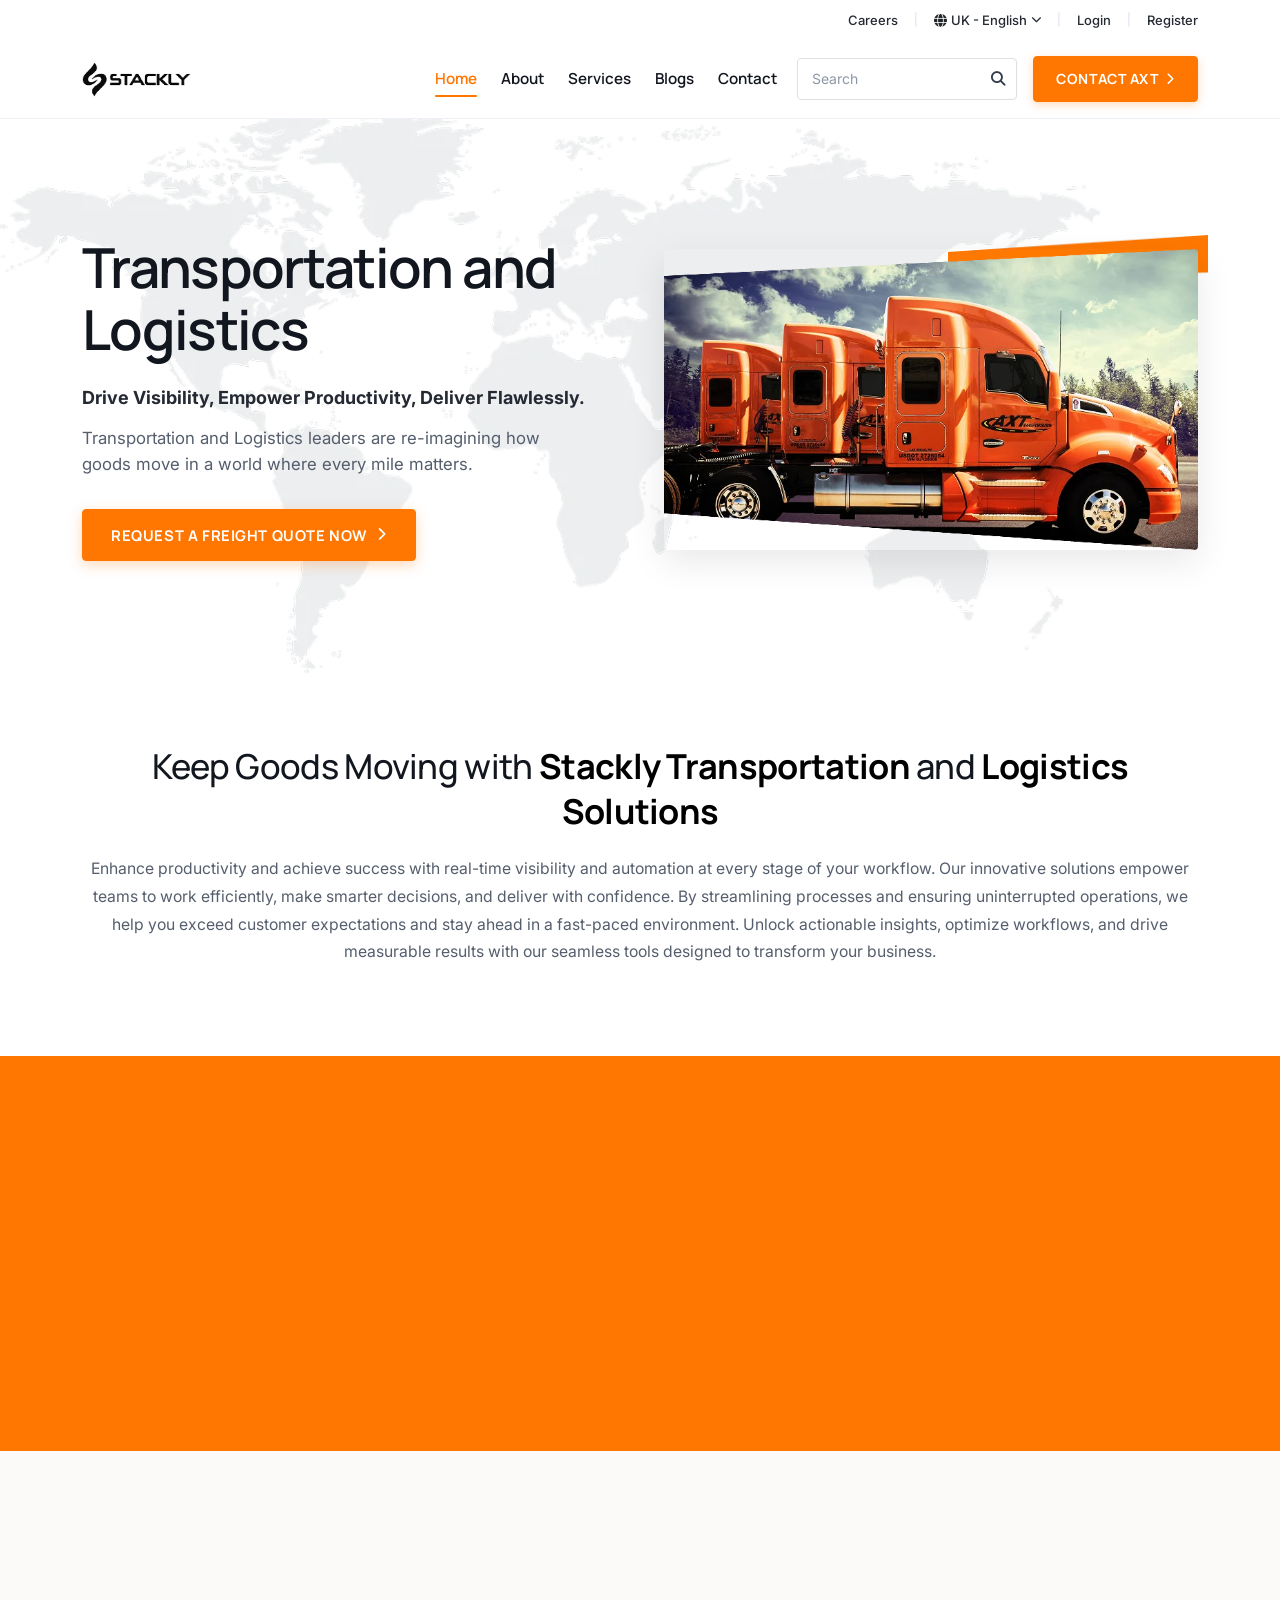
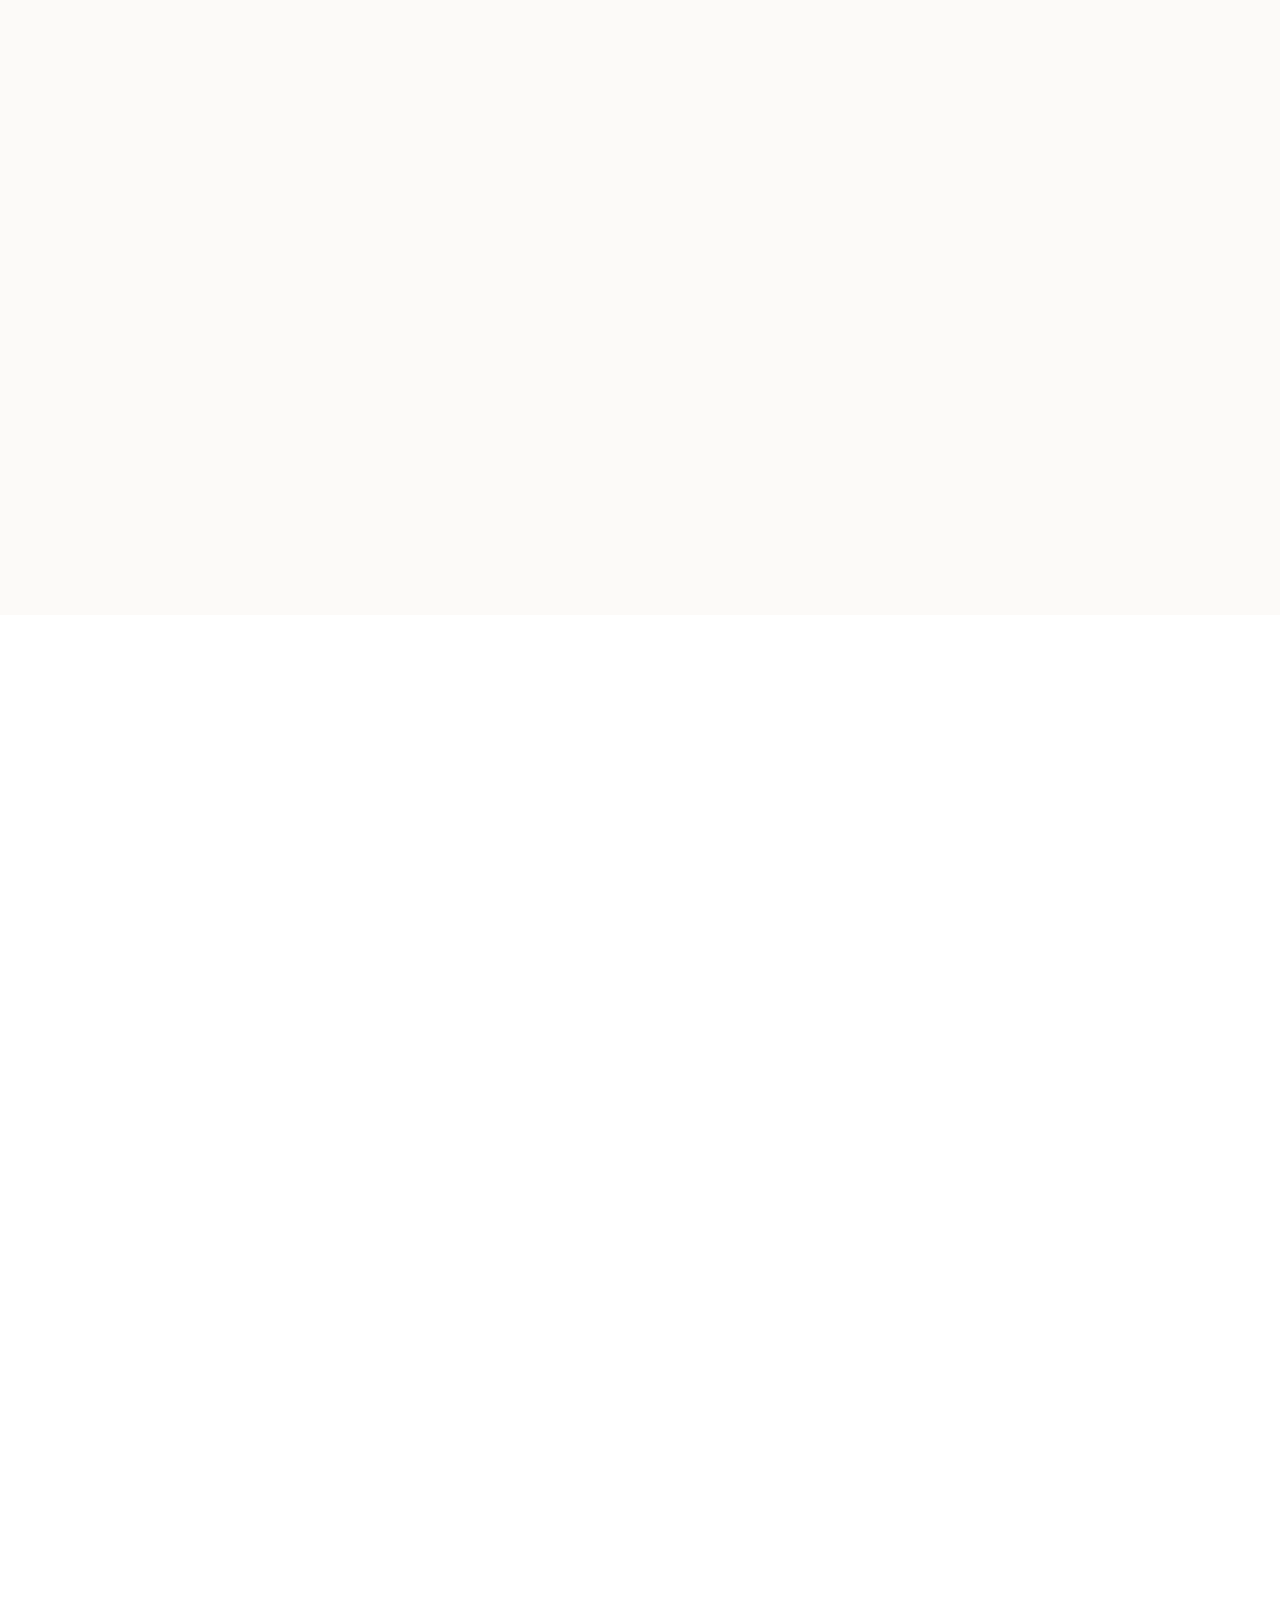
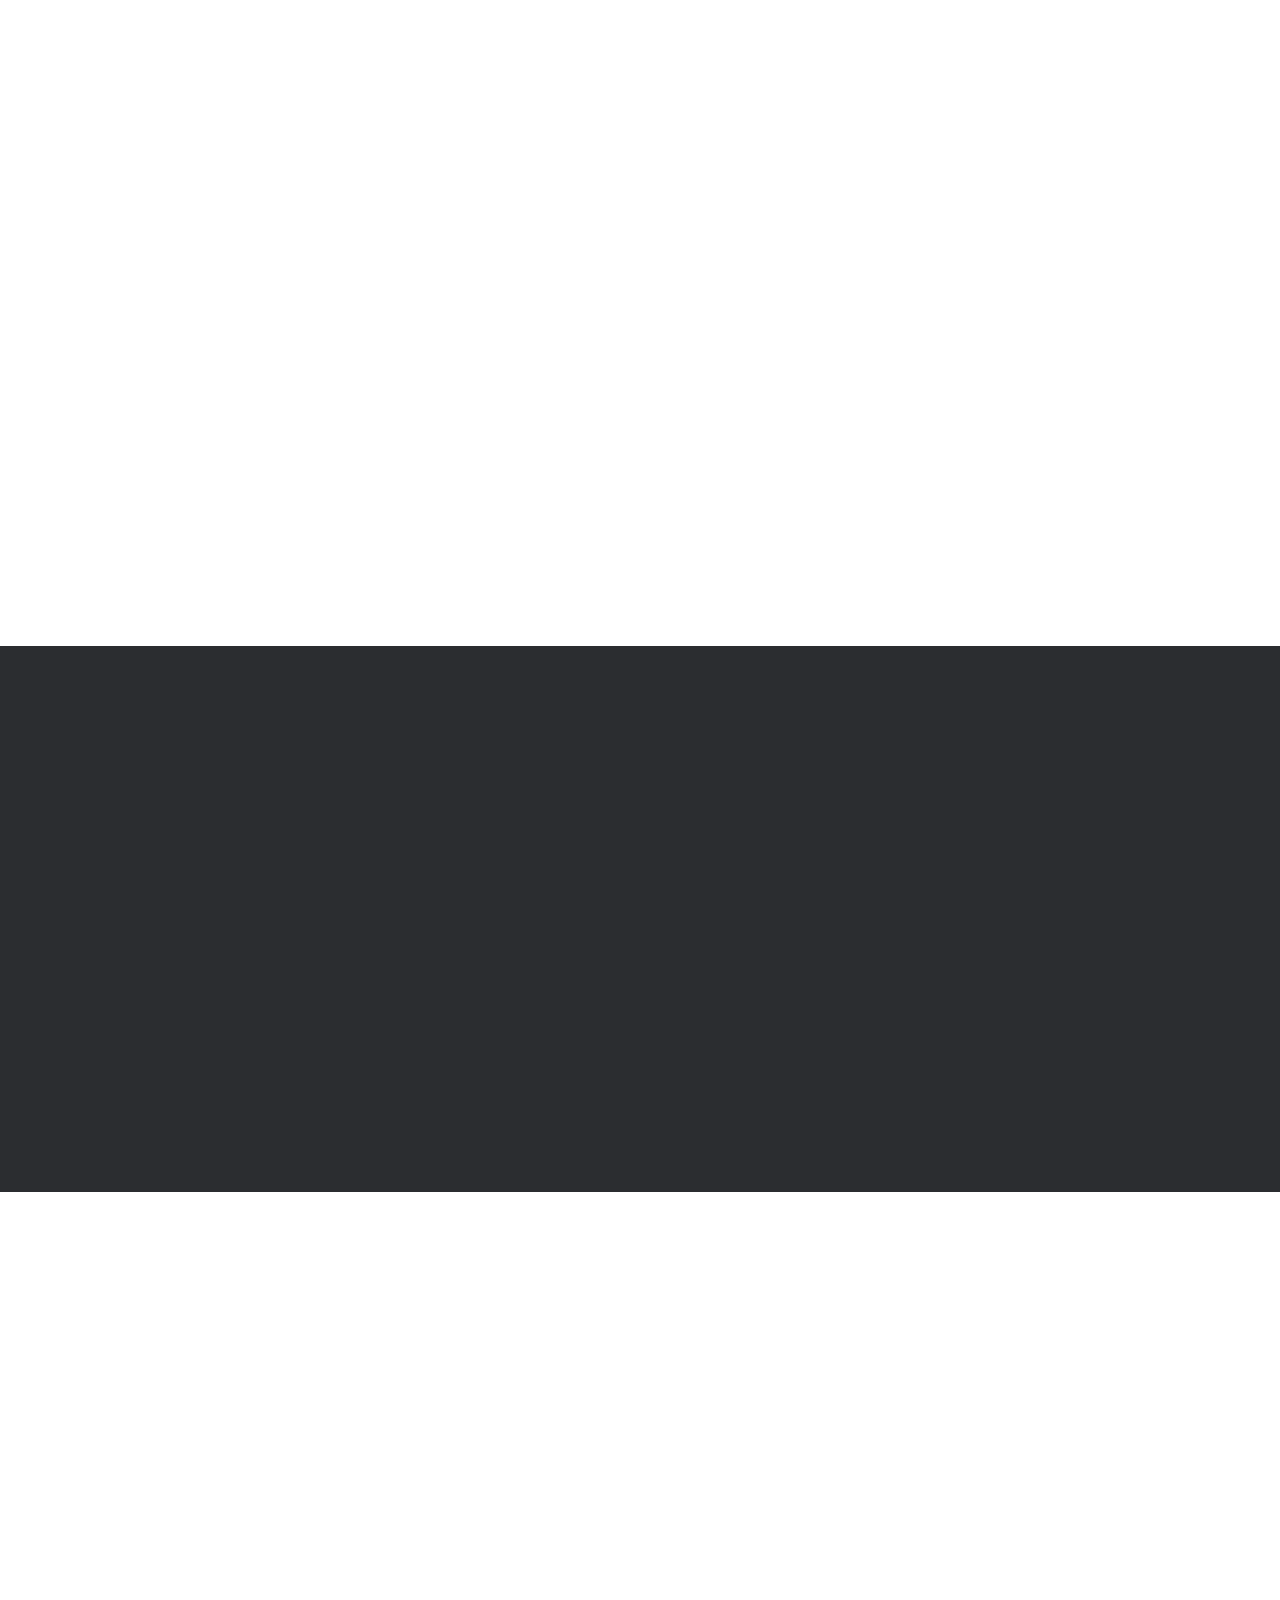
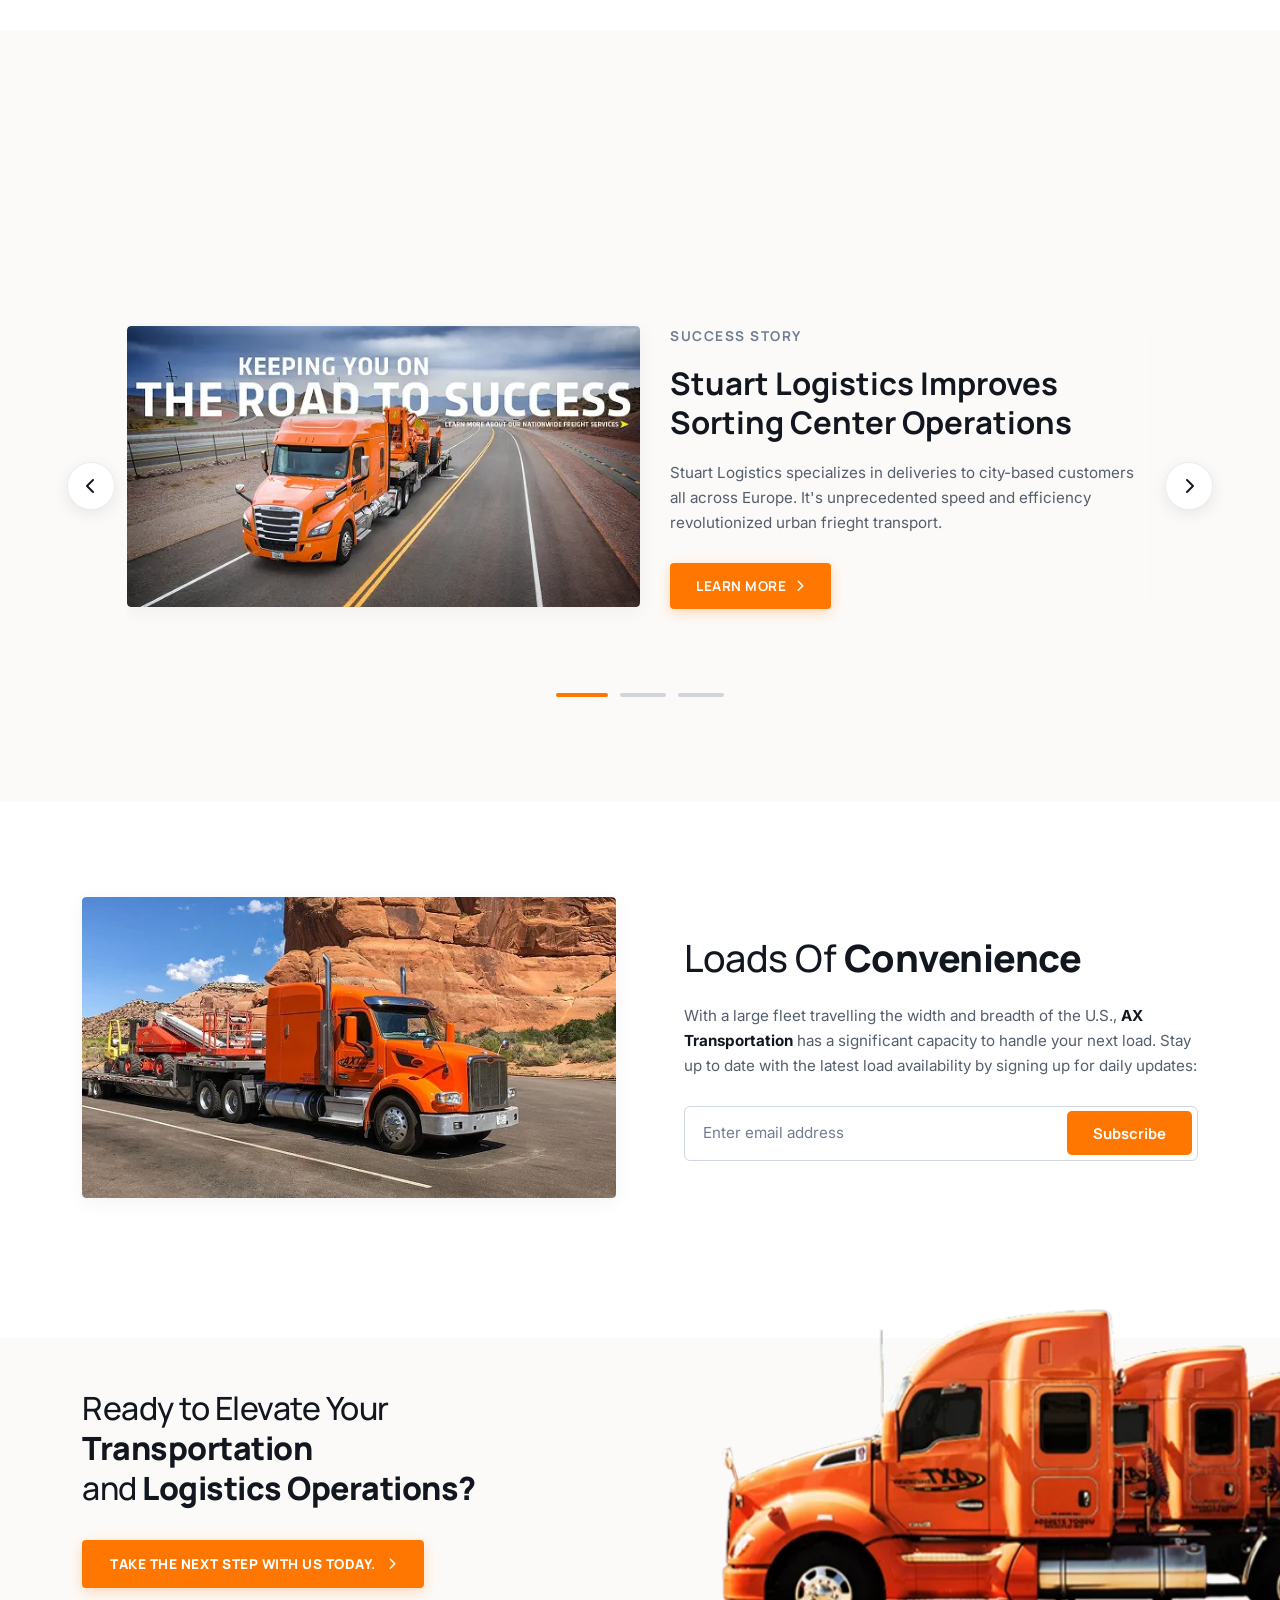
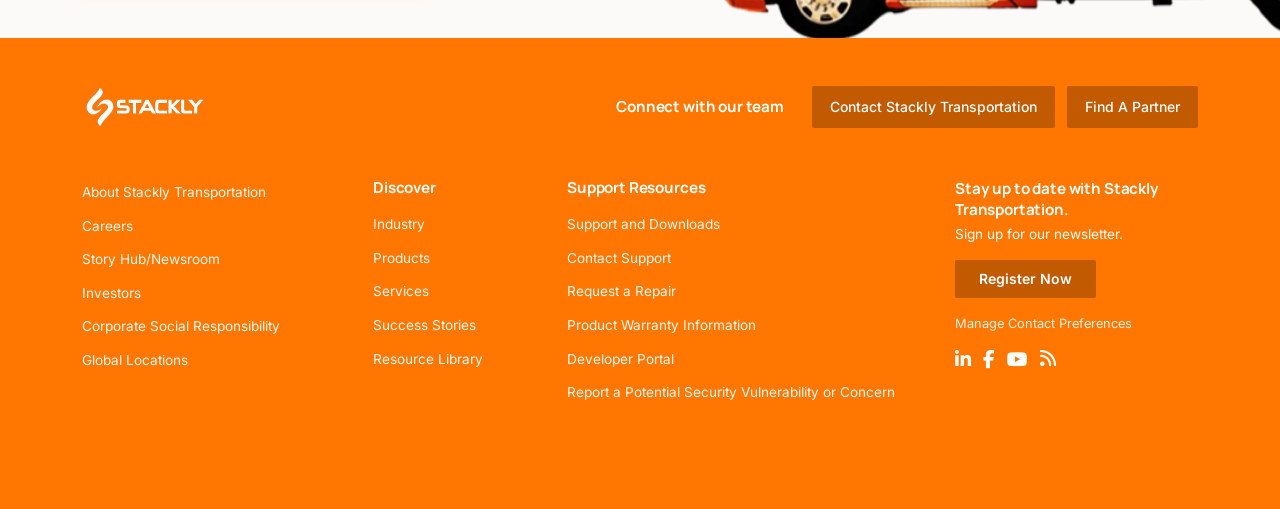
==== commit d1c59c82: "refactor: console errors fixed" ====
--- a/index.html
+++ b/index.html
@@ -1250,14 +1250,20 @@
               <form
                 class="subscribe-form"
                 id="subscribeForm"
-                onsubmit="event.preventDefault()"
+                action="pages/404.html"
               >
                 <div class="subscribe-input-wrapper">
+                  <label for="subscribeEmail" class="visually-hidden"
+                    >Email Address</label
+                  >
                   <input
                     type="email"
+                    id="subscribeEmail"
+                    name="email"
                     class="subscribe-input"
                     placeholder="Enter email address"
                     required
+                    autocomplete="email"
                     aria-label="Enter email address"
                   />
                   <button type="submit" class="btn btn-subscribe">
--- a/assets/css/styles.css
+++ b/assets/css/styles.css
@@ -1725,6 +1725,7 @@
   background: transparent;
   display: flex;
   align-items: center;
+  --bs-gutter-x: 0;
 }
 
 .story-img-col {
@@ -2231,7 +2232,7 @@
 
 @media (max-width: 991px) {
   .hero-section {
-    padding: 50px 0 40px 0;
+    padding: 30px 0 40px 0;
     background-size: cover;
   }
 
